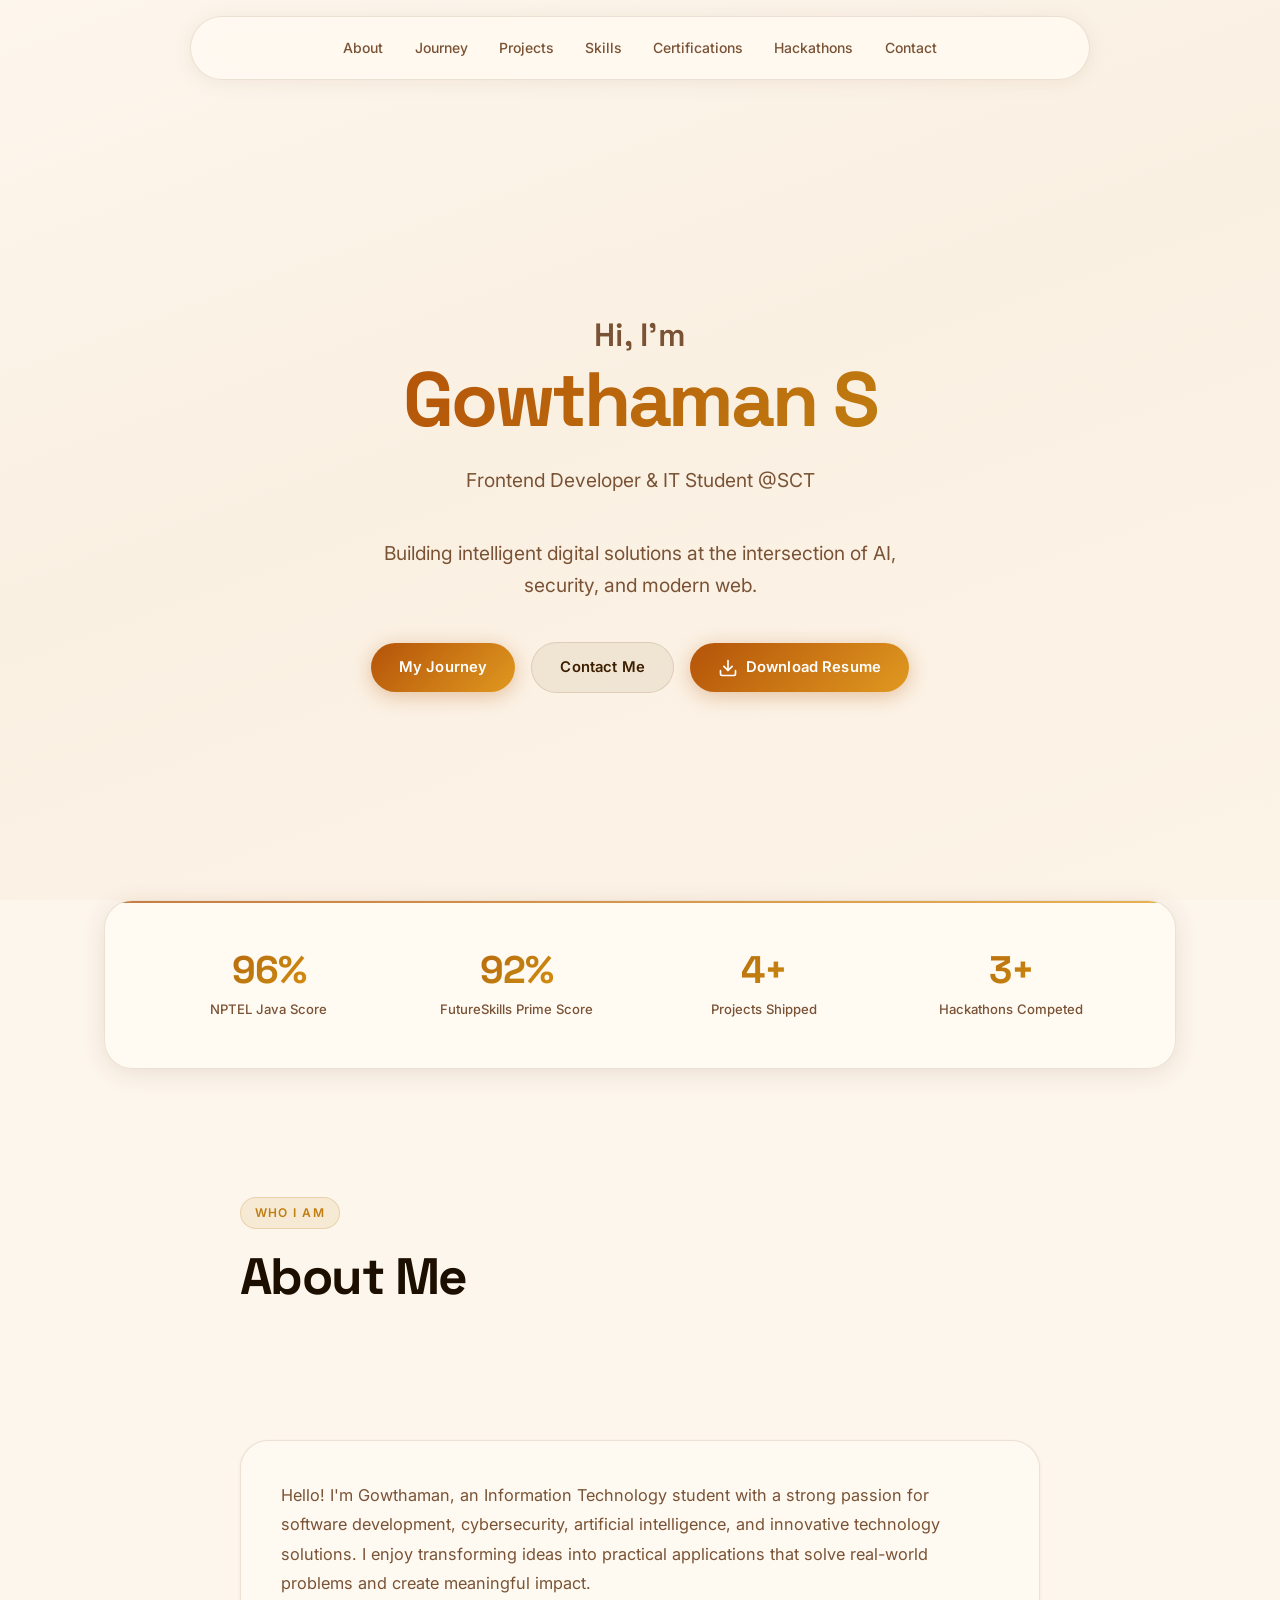
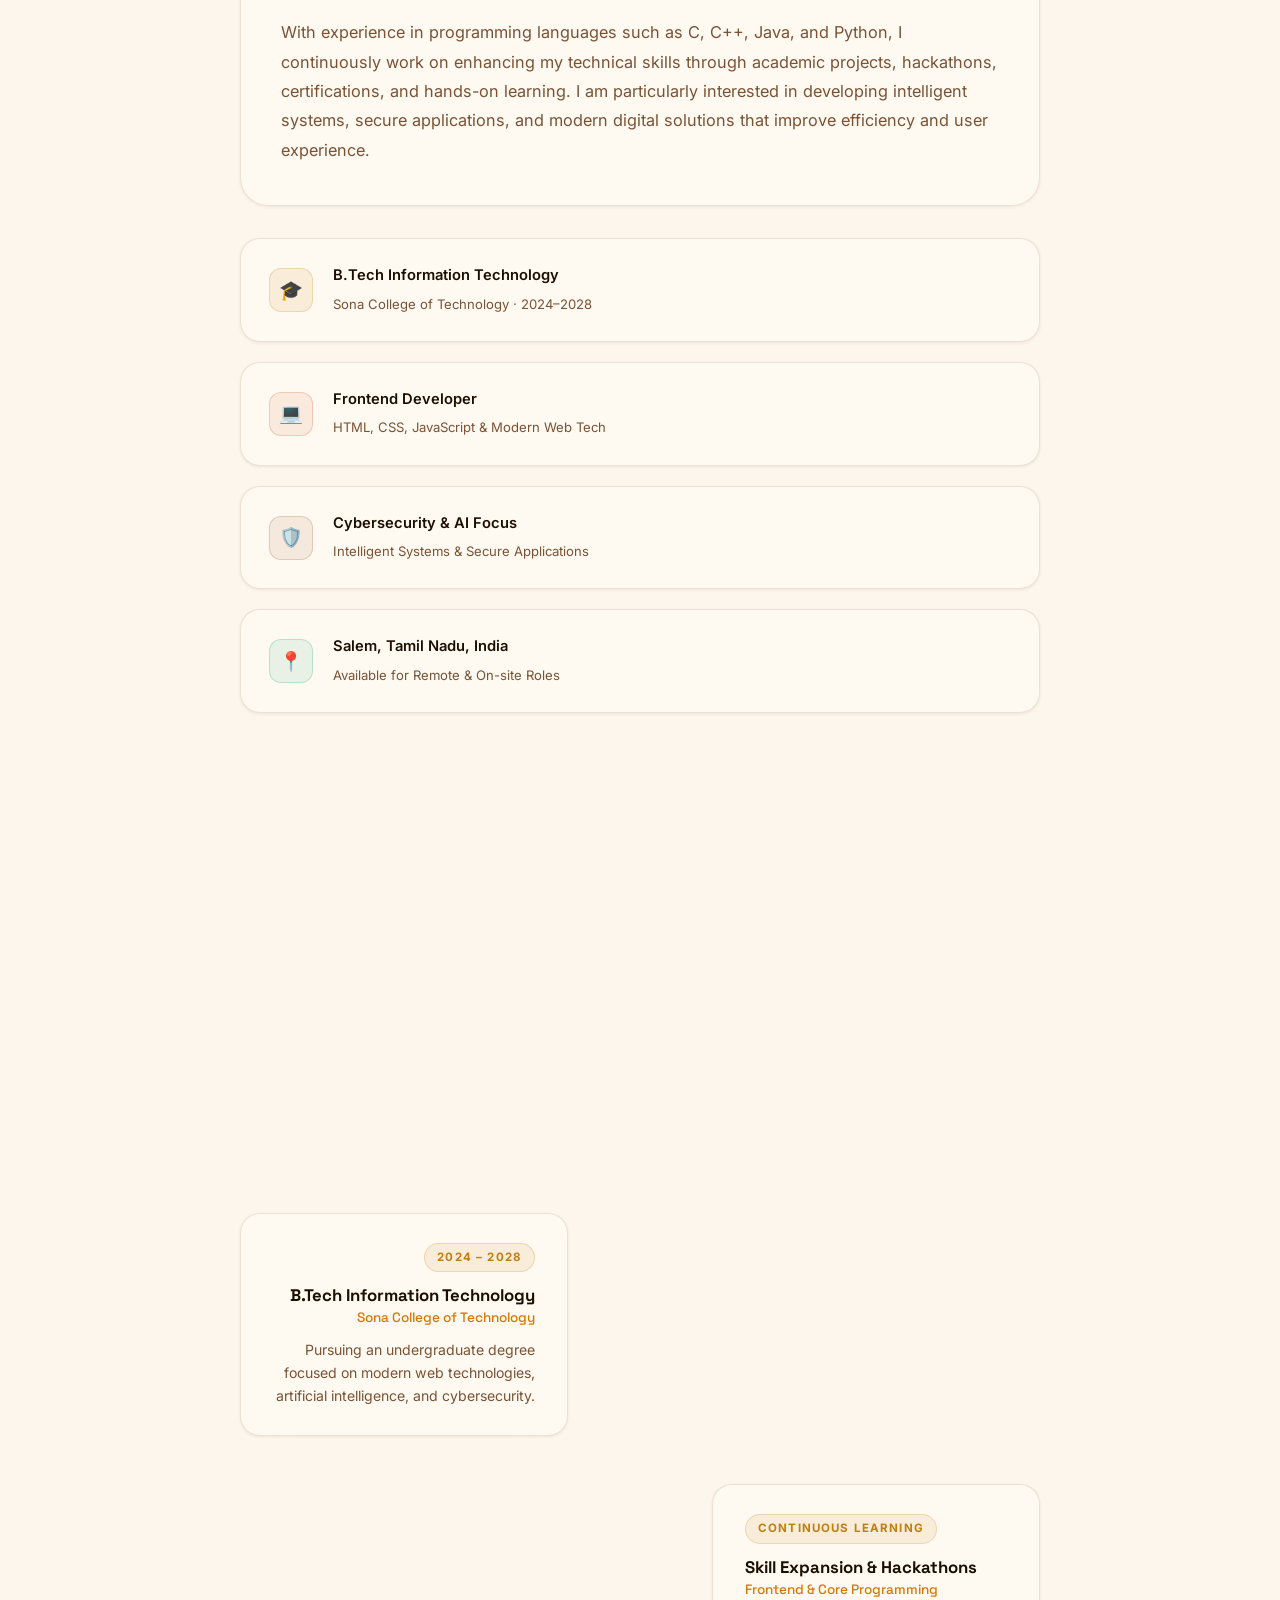
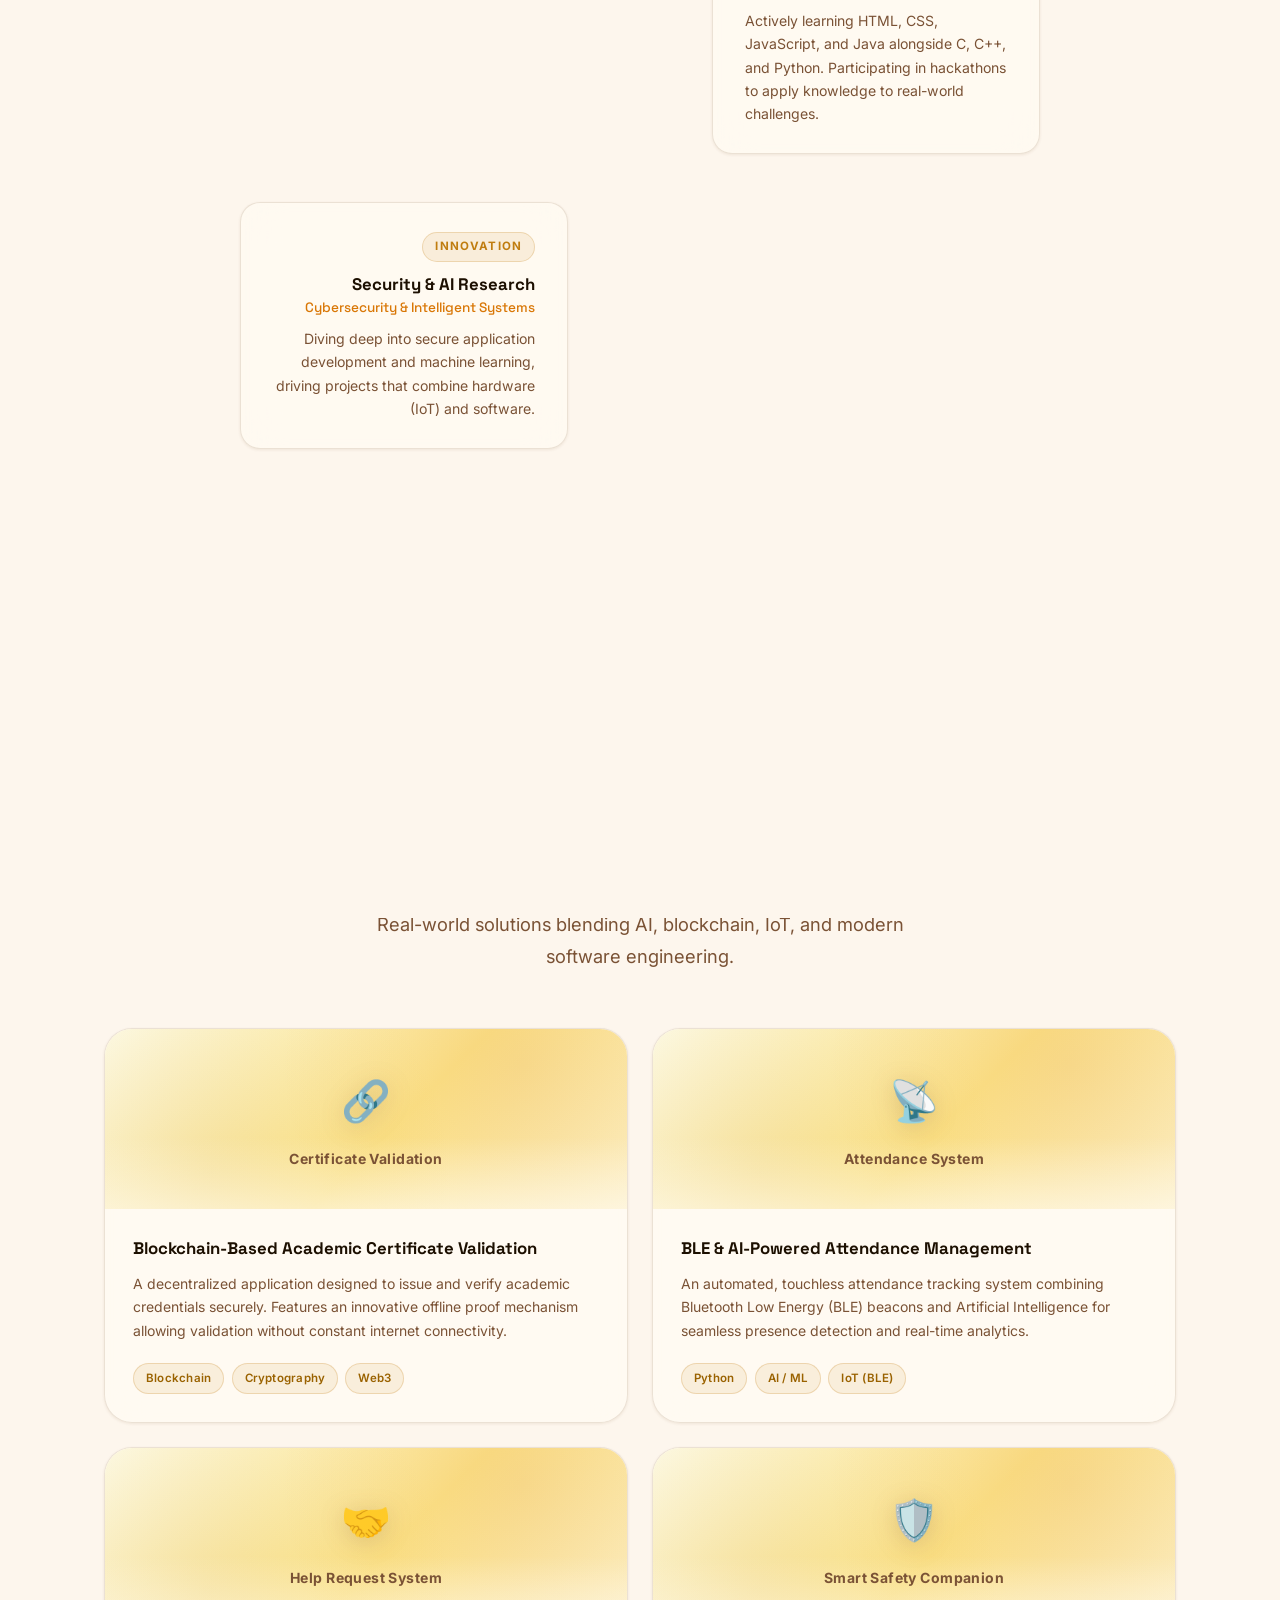
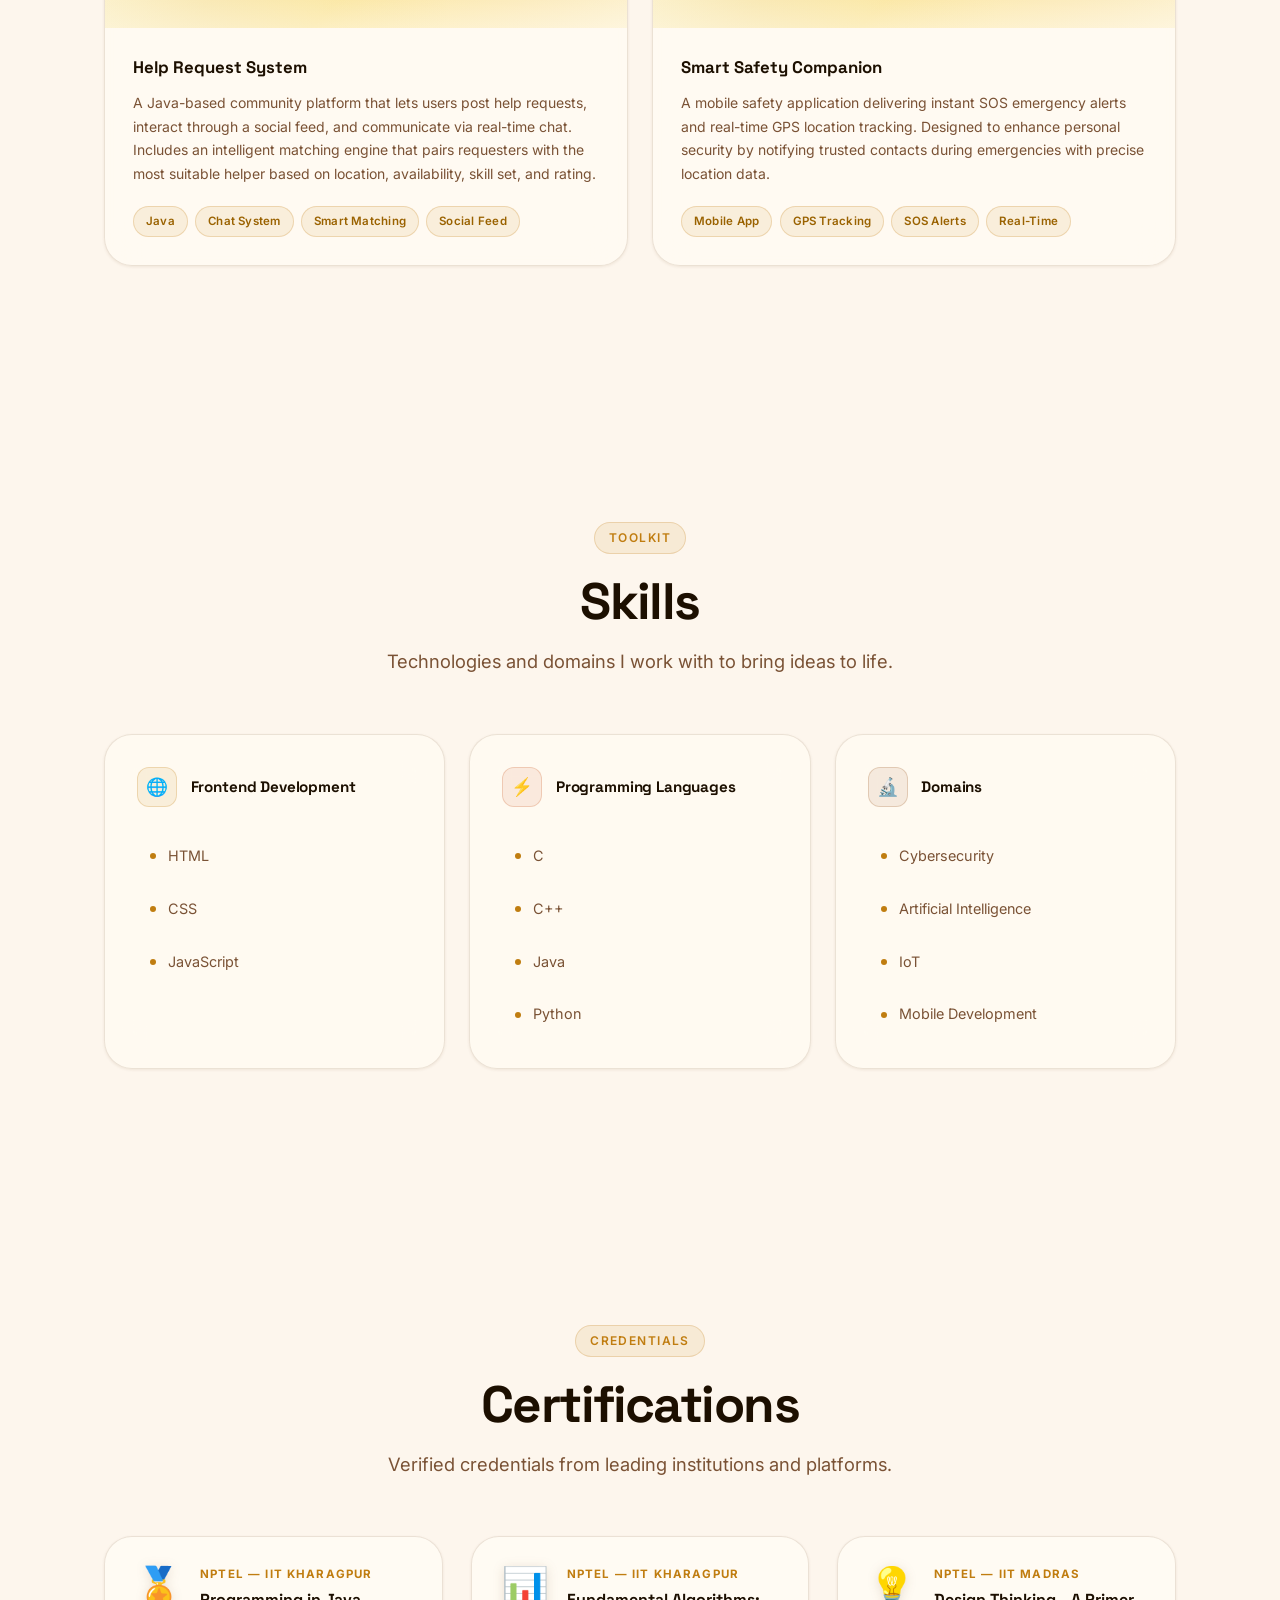
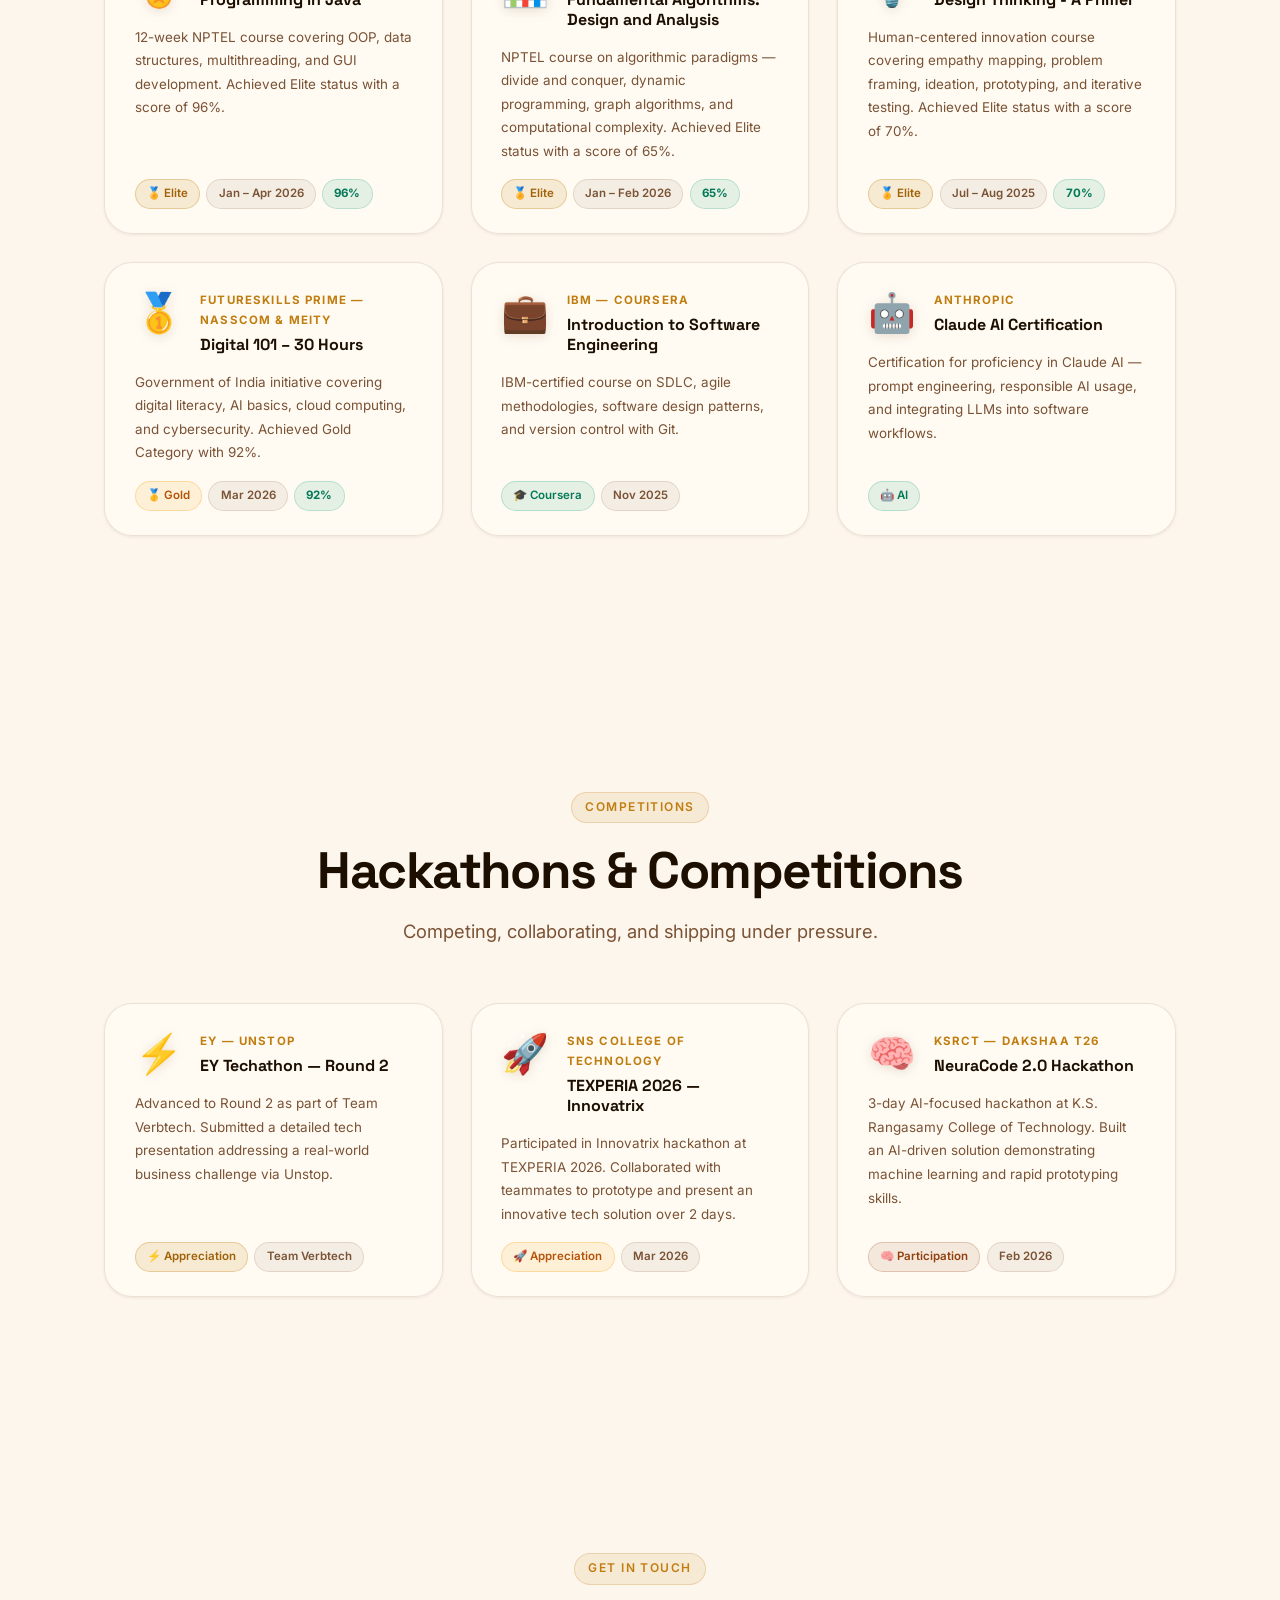
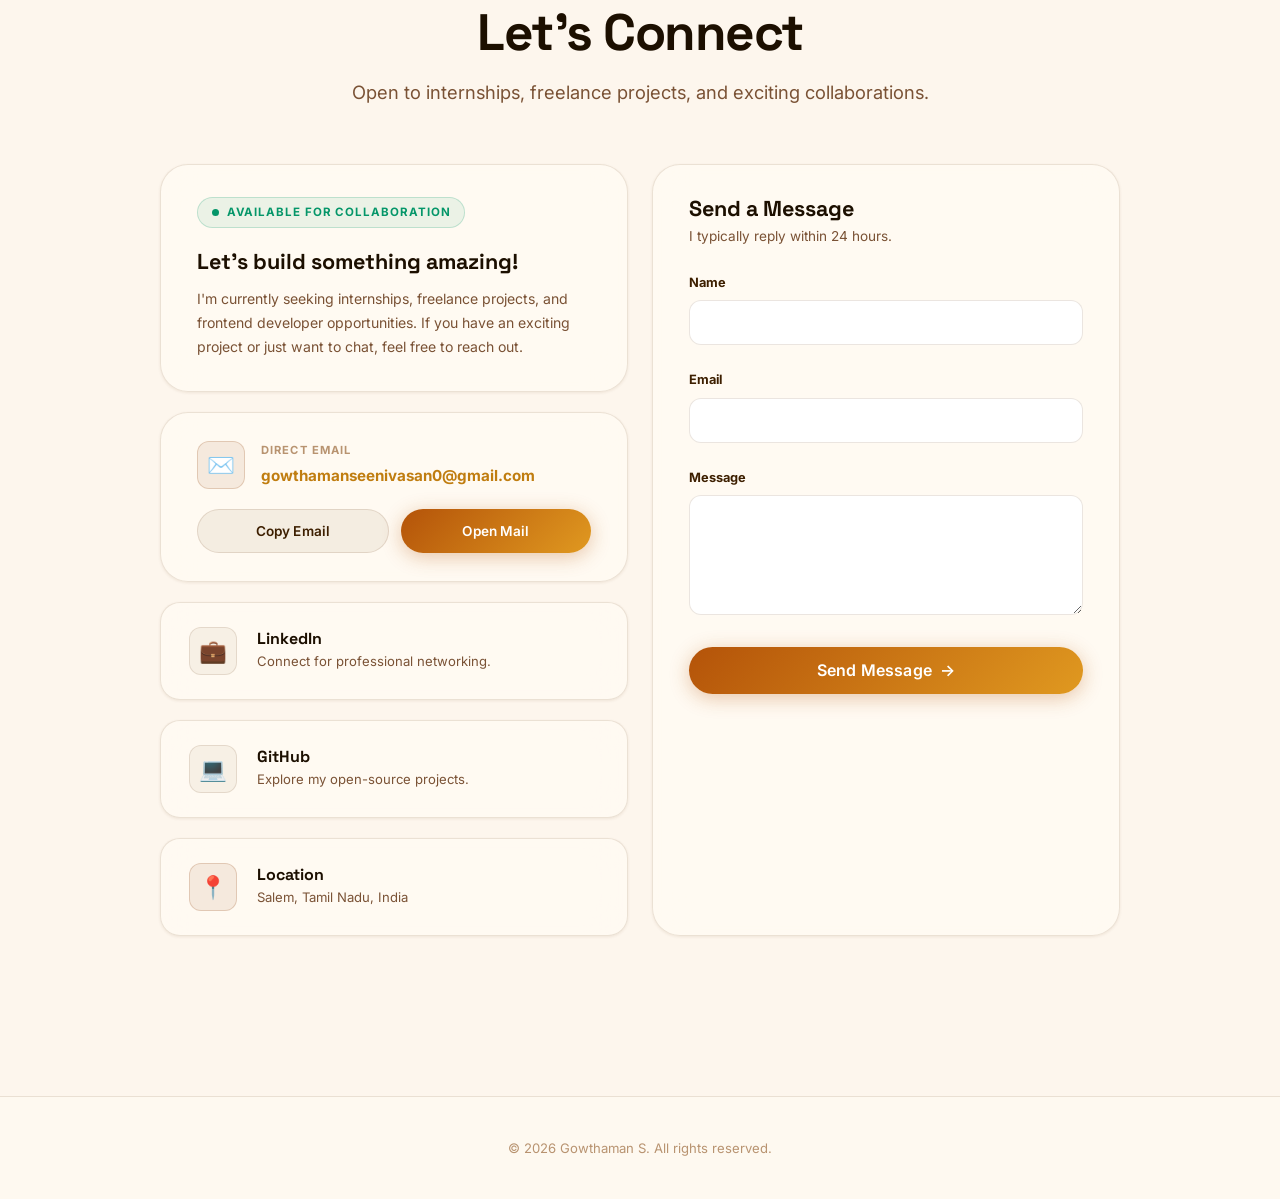
==== index.html @ bc043bc2 "Add files via upload" ====
<!DOCTYPE html>
<html lang="en">
<head>
    <meta charset="UTF-8">
    <meta name="viewport" content="width=device-width, initial-scale=1.0">
    <title>Gowthaman S | Frontend Developer & IT Student</title>
    <meta name="description" content="Portfolio of Gowthaman S — IT student at Sona College of Technology, Frontend Developer & Software Engineer passionate about building innovative digital solutions in AI, cybersecurity, and modern web tech.">
    <meta name="keywords" content="Gowthaman, Portfolio, Frontend Developer, IT Student, Blockchain, BLE, AI, Cybersecurity, Java, Python">
    <meta name="author" content="Gowthaman S">
    <meta property="og:title" content="Gowthaman S | Frontend Developer">
    <meta property="og:description" content="IT student & Frontend Developer building innovative digital solutions.">
    <meta property="og:type" content="website">

    <!-- Fonts -->
    <link rel="preconnect" href="https://fonts.googleapis.com">
    <link rel="preconnect" href="https://fonts.gstatic.com" crossorigin>
    <link href="https://fonts.googleapis.com/css2?family=Inter:wght@300;400;500;600;700;800;900&family=Space+Grotesk:wght@300;400;500;600;700&display=swap" rel="stylesheet">

    <!-- Stylesheet -->
    <link rel="stylesheet" href="style.css">
</head>
<body>


    <!-- ===== NAVIGATION ===== -->
    <nav class="navbar" id="navbar" role="navigation" aria-label="Main navigation">
        <ul class="nav-links" id="navLinks" role="list">
            <li><a href="#about"          id="nav-about">About</a></li>
            <li><a href="#journey"        id="nav-journey">Journey</a></li>
            <li><a href="#projects"       id="nav-projects">Projects</a></li>
            <li><a href="#skills"         id="nav-skills">Skills</a></li>
            <li><a href="#certifications" id="nav-certs">Certifications</a></li>
            <li><a href="#hackathons"     id="nav-hack">Hackathons</a></li>
            <li><a href="#contact"        id="nav-contact">Contact</a></li>
        </ul>
        <button class="hamburger" id="hamburger" aria-label="Toggle navigation menu" aria-expanded="false">
            <span class="bar"></span>
            <span class="bar"></span>
            <span class="bar"></span>
        </button>
    </nav>

    <!-- Mobile menu overlay -->
    <div class="mobile-menu" id="mobileMenu" role="dialog" aria-label="Mobile navigation">
        <a href="#about"          class="mob-link">About</a>
        <a href="#journey"        class="mob-link">Journey</a>
        <a href="#projects"       class="mob-link">Projects</a>
        <a href="#skills"         class="mob-link">Skills</a>
        <a href="#certifications" class="mob-link">Certifications</a>
        <a href="#hackathons"     class="mob-link">Hackathons</a>
        <a href="#contact"        class="mob-link">Contact</a>
    </div>

    <main>

        <!-- ===== HERO ===== -->
        <section id="home" aria-label="Hero">

            <div class="hero-inner">
                <!-- Left / Content -->
                <div class="hero-content">
                   
                    <h1 class="hero-title anim-fade-up anim-delay-1">
                        <span class="hero-greeting">Hi, I'm</span><br>
                        <span class="name-highlight">Gowthaman S</span>
                    </h1>

                    <p class="hero-subtitle anim-fade-up anim-delay-2">
                        Frontend Developer &amp; IT Student @SCT
                    </p>
                    <p class="hero-subtitle anim-fade-up anim-delay-2">
                         Building intelligent digital solutions at the intersection of AI, security, and modern web.
                    </p>


                    <div class="hero-cta anim-fade-up anim-delay-3">
                        <a href="#journey"  class="btn btn-primary"    id="hero-cta-journey">My Journey</a>
                        <a href="#contact"  class="btn btn-secondary"  id="hero-cta-contact">Contact Me</a>
                        <a href="resume.pdf" class="btn btn-primary" download="Krish_S_Resume.pdf" id="hero-cta-resume" style="display: inline-flex; align-items: center; gap: 0.5rem;">
                            <svg width="20" height="20" viewBox="0 0 24 24" fill="none" stroke="currentColor" stroke-width="2" stroke-linecap="round" stroke-linejoin="round"><path d="M21 15v4a2 2 0 0 1-2 2H5a2 2 0 0 1-2-2v-4"></path><polyline points="7 10 12 15 17 10"></polyline><line x1="12" y1="15" x2="12" y2="3"></line></svg>
                            Download Resume
                        </a>
                    </div>


                </div>
            </div>


        </section>

        <!-- ===== STATS BAR ===== -->
        <div class="stats-bar" aria-label="Key achievements">
            <div class="stats-bar-inner reveal">
                <div class="stat-item">
                    <div class="stat-value" data-count="96" data-suffix="%">0%</div>
                    <div class="stat-label">NPTEL Java Score</div>
                </div>
                <div class="stat-item">
                    <div class="stat-value" data-count="92" data-suffix="%">0%</div>
                    <div class="stat-label">FutureSkills Prime Score</div>
                </div>
                <div class="stat-item">
                    <div class="stat-value" data-count="4" data-suffix="+">0+</div>
                    <div class="stat-label">Projects Shipped</div>
                </div>
                <div class="stat-item">
                    <div class="stat-value" data-count="3" data-suffix="+">0+</div>
                    <div class="stat-label">Hackathons Competed</div>
                </div>
            </div>
        </div>

        <!-- ===== ABOUT ===== -->
        <section id="about" class="section" aria-label="About Me">
            <div class="section-header reveal">
                <span class="section-label">Who I Am</span>
                <h2 class="section-title">About Me</h2>
                <p class="section-subtitle">Passionate about building technology that makes a meaningful impact.</p>
            </div>

            <div class="about-grid">
                <div class="about-main-card reveal">
                    <p>Hello! I'm Gowthaman, an Information Technology student with a strong passion for software development, cybersecurity, artificial intelligence, and innovative technology solutions. I enjoy transforming ideas into practical applications that solve real-world problems and create meaningful impact.</p>
                    <p>With experience in programming languages such as C, C++, Java, and Python, I continuously work on enhancing my technical skills through academic projects, hackathons, certifications, and hands-on learning. I am particularly interested in developing intelligent systems, secure applications, and modern digital solutions that improve efficiency and user experience.</p>
                </div>

                <div class="about-side">
                    <div class="about-info-card reveal reveal-delay-1">
                        <div class="about-info-icon icon-blue">🎓</div>
                        <div class="about-info-text">
                            <strong>B.Tech Information Technology</strong>
                            <span>Sona College of Technology · 2024–2028</span>
                        </div>
                    </div>
                    <div class="about-info-card reveal reveal-delay-2">
                        <div class="about-info-icon icon-cyan">💻</div>
                        <div class="about-info-text">
                            <strong>Frontend Developer</strong>
                            <span>HTML, CSS, JavaScript &amp; Modern Web Tech</span>
                        </div>
                    </div>
                    <div class="about-info-card reveal reveal-delay-3">
                        <div class="about-info-icon icon-violet">🛡️</div>
                        <div class="about-info-text">
                            <strong>Cybersecurity &amp; AI Focus</strong>
                            <span>Intelligent Systems &amp; Secure Applications</span>
                        </div>
                    </div>
                    <div class="about-info-card reveal reveal-delay-4">
                        <div class="about-info-icon icon-green">📍</div>
                        <div class="about-info-text">
                            <strong>Salem, Tamil Nadu, India</strong>
                            <span>Available for Remote &amp; On-site Roles</span>
                        </div>
                    </div>
                </div>
            </div>
        </section>

        <!-- ===== JOURNEY / EDUCATION ===== -->
        <section id="journey" class="section" aria-label="My Journey">
            <div class="section-header-centered reveal">
                <span class="section-label">Education &amp; Growth</span>
                <h2 class="section-title">My Journey</h2>
                <p class="section-subtitle">A continuous path of learning, building, and innovating.</p>
            </div>

            <div class="timeline-wrapper">
                <div class="timeline-track" aria-hidden="true">
                    <div class="timeline-track-fill" id="timelineFill"></div>
                </div>

                <div class="timeline-item left" id="tl-1">
                    <div class="timeline-dot" aria-hidden="true"></div>
                    <div class="timeline-content">
                        <span class="timeline-date">2024 – 2028</span>
                        <h3>B.Tech Information Technology</h3>
                        <h4>Sona College of Technology</h4>
                        <p>Pursuing an undergraduate degree focused on modern web technologies, artificial intelligence, and cybersecurity.</p>
                    </div>
                </div>

                <div class="timeline-item right" id="tl-2">
                    <div class="timeline-dot" aria-hidden="true"></div>
                    <div class="timeline-content">
                        <span class="timeline-date">Continuous Learning</span>
                        <h3>Skill Expansion &amp; Hackathons</h3>
                        <h4>Frontend &amp; Core Programming</h4>
                        <p>Actively learning HTML, CSS, JavaScript, and Java alongside C, C++, and Python. Participating in hackathons to apply knowledge to real-world challenges.</p>
                    </div>
                </div>

                <div class="timeline-item left" id="tl-3">
                    <div class="timeline-dot" aria-hidden="true"></div>
                    <div class="timeline-content">
                        <span class="timeline-date">Innovation</span>
                        <h3>Security &amp; AI Research</h3>
                        <h4>Cybersecurity &amp; Intelligent Systems</h4>
                        <p>Diving deep into secure application development and machine learning, driving projects that combine hardware (IoT) and software.</p>
                    </div>
                </div>
            </div>
        </section>

        <!-- ===== PROJECTS ===== -->
        <section id="projects" class="section" aria-label="Featured Projects">
            <div class="section-header-centered reveal">
                <span class="section-label">What I've Built</span>
                <h2 class="section-title">Featured Projects</h2>
                <p class="section-subtitle">Real-world solutions blending AI, blockchain, IoT, and modern software engineering.</p>
            </div>

            <div class="projects-grid">

                <!-- Project 1 — Certificate Validation -->
                <article class="project-card reveal" aria-label="Blockchain Certificate Validation Project">
                    <div class="project-banner proj-img-1">
                        <span class="proj-icon" aria-hidden="true">🔗</span>
                        <span class="proj-banner-title">Certificate Validation</span>
                    </div>
                    <div class="project-body">
                        <h3>Blockchain-Based Academic Certificate Validation</h3>
                        <p>A decentralized application designed to issue and verify academic credentials securely. Features an innovative offline proof mechanism allowing validation without constant internet connectivity.</p>
                        <div class="tech-stack" aria-label="Technologies used">
                            <span>Blockchain</span>
                            <span>Cryptography</span>
                            <span>Web3</span>
                        </div>
                    </div>
                </article>

                <!-- Project 2 — Attendance System -->
                <article class="project-card reveal reveal-delay-1" aria-label="BLE Attendance System Project">
                    <div class="project-banner proj-img-2">
                        <span class="proj-icon" aria-hidden="true">📡</span>
                        <span class="proj-banner-title">Attendance System</span>
                    </div>
                    <div class="project-body">
                        <h3>BLE &amp; AI-Powered Attendance Management</h3>
                        <p>An automated, touchless attendance tracking system combining Bluetooth Low Energy (BLE) beacons and Artificial Intelligence for seamless presence detection and real-time analytics.</p>
                        <div class="tech-stack" aria-label="Technologies used">
                            <span>Python</span>
                            <span>AI / ML</span>
                            <span>IoT (BLE)</span>
                        </div>
                    </div>
                </article>

                <!-- Project 3 — Help Request System -->
                <article class="project-card reveal reveal-delay-2" aria-label="Help Request System Project">
                    <div class="project-banner proj-img-3">
                        <span class="proj-icon" aria-hidden="true">🤝</span>
                        <span class="proj-banner-title">Help Request System</span>
                    </div>
                    <div class="project-body">
                        <h3>Help Request System</h3>
                        <p>A Java-based community platform that lets users post help requests, interact through a social feed, and communicate via real-time chat. Includes an intelligent matching engine that pairs requesters with the most suitable helper based on location, availability, skill set, and rating.</p>
                        <div class="tech-stack" aria-label="Technologies used">
                            <span>Java</span>
                            <span>Chat System</span>
                            <span>Smart Matching</span>
                            <span>Social Feed</span>
                        </div>
                    </div>
                </article>

                <!-- Project 4 — Smart Safety Companion -->
                <article class="project-card reveal reveal-delay-3" aria-label="Smart Safety Companion Project">
                    <div class="project-banner proj-img-4">
                        <span class="proj-icon" aria-hidden="true">🛡️</span>
                        <span class="proj-banner-title">Smart Safety Companion</span>
                    </div>
                    <div class="project-body">
                        <h3>Smart Safety Companion</h3>
                        <p>A mobile safety application delivering instant SOS emergency alerts and real-time GPS location tracking. Designed to enhance personal security by notifying trusted contacts during emergencies with precise location data.</p>
                        <div class="tech-stack" aria-label="Technologies used">
                            <span>Mobile App</span>
                            <span>GPS Tracking</span>
                            <span>SOS Alerts</span>
                            <span>Real-Time</span>
                        </div>
                    </div>
                </article>

            </div>
        </section>

        <!-- ===== SKILLS ===== -->
        <section id="skills" class="section" aria-label="Skills">
            <div class="section-header-centered reveal">
                <span class="section-label">Toolkit</span>
                <h2 class="section-title">Skills</h2>
                <p class="section-subtitle">Technologies and domains I work with to bring ideas to life.</p>
            </div>

            <div class="skills-grid">
                <div class="skill-category reveal" aria-label="Frontend Development Skills">
                    <div class="skill-cat-header">
                        <div class="skill-cat-icon icon-blue">🌐</div>
                        <h3>Frontend Development</h3>
                    </div>
                    <ul class="skill-list" role="list">
                        <li><span class="skill-dot" aria-hidden="true"></span>HTML</li>
                        <li><span class="skill-dot" aria-hidden="true"></span>CSS</li>
                        <li><span class="skill-dot" aria-hidden="true"></span>JavaScript</li>
                    </ul>
                </div>

                <div class="skill-category reveal reveal-delay-1" aria-label="Programming Languages Skills">
                    <div class="skill-cat-header">
                        <div class="skill-cat-icon icon-cyan">⚡</div>
                        <h3>Programming Languages</h3>
                    </div>
                    <ul class="skill-list" role="list">
                        <li><span class="skill-dot" aria-hidden="true"></span>C</li>
                        <li><span class="skill-dot" aria-hidden="true"></span>C++</li>
                        <li><span class="skill-dot" aria-hidden="true"></span>Java</li>
                        <li><span class="skill-dot" aria-hidden="true"></span>Python</li>
                    </ul>
                </div>

                <div class="skill-category reveal reveal-delay-2" aria-label="Domain Skills">
                    <div class="skill-cat-header">
                        <div class="skill-cat-icon icon-violet">🔬</div>
                        <h3>Domains</h3>
                    </div>
                    <ul class="skill-list" role="list">
                        <li><span class="skill-dot" aria-hidden="true"></span>Cybersecurity</li>
                        <li><span class="skill-dot" aria-hidden="true"></span>Artificial Intelligence</li>
                        <li><span class="skill-dot" aria-hidden="true"></span>IoT</li>
                        <li><span class="skill-dot" aria-hidden="true"></span>Mobile Development</li>
                    </ul>
                </div>
            </div>
        </section>

        <!-- ===== CERTIFICATIONS ===== -->
        <section id="certifications" class="section" aria-label="Certifications">
            <div class="section-header-centered reveal">
                <span class="section-label">Credentials</span>
                <h2 class="section-title">Certifications</h2>
                <p class="section-subtitle">Verified credentials from leading institutions and platforms.</p>
            </div>

            <div class="certs-desc-grid">

                <!-- NPTEL Certificates -->
                <div class="cert-desc-card reveal">
                    <div class="cert-desc-top">
                        <div class="cert-desc-emoji">🏅</div>
                        <div class="cert-desc-header">
                            <span class="cert-issuer-tag">NPTEL — IIT Kharagpur</span>
                            <h3 class="cert-desc-title">Programming in Java</h3>
                        </div>
                    </div>
                    <p class="cert-desc-text">12-week NPTEL course covering OOP, data structures, multithreading, and GUI development. Achieved Elite status with a score of 96%.</p>
                    <div class="cert-desc-tags">
                        <span class="cert-badge-tag elite">🏅 Elite</span>
                        <span class="cert-date-tag">Jan – Apr 2026</span>
                        <span class="cert-score-tag">96%</span>
                    </div>
                </div>

                <div class="cert-desc-card reveal reveal-delay-1">
                    <div class="cert-desc-top">
                        <div class="cert-desc-emoji">📊</div>
                        <div class="cert-desc-header">
                            <span class="cert-issuer-tag">NPTEL — IIT Kharagpur</span>
                            <h3 class="cert-desc-title">Fundamental Algorithms: Design and Analysis</h3>
                        </div>
                    </div>
                    <p class="cert-desc-text">NPTEL course on algorithmic paradigms — divide and conquer, dynamic programming, graph algorithms, and computational complexity. Achieved Elite status with a score of 65%.</p>
                    <div class="cert-desc-tags">
                        <span class="cert-badge-tag elite">🏅 Elite</span>
                        <span class="cert-date-tag">Jan – Feb 2026</span>
                        <span class="cert-score-tag">65%</span>
                    </div>
                </div>

                <div class="cert-desc-card reveal reveal-delay-2">
                    <div class="cert-desc-top">
                        <div class="cert-desc-emoji">💡</div>
                        <div class="cert-desc-header">
                            <span class="cert-issuer-tag">NPTEL — IIT Madras</span>
                            <h3 class="cert-desc-title">Design Thinking - A Primer</h3>
                        </div>
                    </div>
                    <p class="cert-desc-text">Human-centered innovation course covering empathy mapping, problem framing, ideation, prototyping, and iterative testing. Achieved Elite status with a score of 70%.</p>
                    <div class="cert-desc-tags">
                        <span class="cert-badge-tag elite">🏅 Elite</span>
                        <span class="cert-date-tag">Jul – Aug 2025</span>
                        <span class="cert-score-tag">70%</span>
                    </div>
                </div>

                <!-- Remaining Certificates -->
                <div class="cert-desc-card reveal reveal-delay-3">
                    <div class="cert-desc-top">
                        <div class="cert-desc-emoji">🥇</div>
                        <div class="cert-desc-header">
                            <span class="cert-issuer-tag">FutureSkills Prime — NASSCOM &amp; MeitY</span>
                            <h3 class="cert-desc-title">Digital 101 – 30 Hours</h3>
                        </div>
                    </div>
                    <p class="cert-desc-text">Government of India initiative covering digital literacy, AI basics, cloud computing, and cybersecurity. Achieved Gold Category with 92%.</p>
                    <div class="cert-desc-tags">
                        <span class="cert-badge-tag gold">🥇 Gold</span>
                        <span class="cert-date-tag">Mar 2026</span>
                        <span class="cert-score-tag">92%</span>
                    </div>
                </div>

                <div class="cert-desc-card reveal">
                    <div class="cert-desc-top">
                        <div class="cert-desc-emoji">💼</div>
                        <div class="cert-desc-header">
                            <span class="cert-issuer-tag">IBM — Coursera</span>
                            <h3 class="cert-desc-title">Introduction to Software Engineering</h3>
                        </div>
                    </div>
                    <p class="cert-desc-text">IBM-certified course on SDLC, agile methodologies, software design patterns, and version control with Git.</p>
                    <div class="cert-desc-tags">
                        <span class="cert-badge-tag coursera">🎓 Coursera</span>
                        <span class="cert-date-tag">Nov 2025</span>
                    </div>
                </div>

                <div class="cert-desc-card reveal reveal-delay-1">
                    <div class="cert-desc-top">
                        <div class="cert-desc-emoji">🤖</div>
                        <div class="cert-desc-header">
                            <span class="cert-issuer-tag">Anthropic</span>
                            <h3 class="cert-desc-title">Claude AI Certification</h3>
                        </div>
                    </div>
                    <p class="cert-desc-text">Certification for proficiency in Claude AI — prompt engineering, responsible AI usage, and integrating LLMs into software workflows.</p>
                    <div class="cert-desc-tags">
                        <span class="cert-badge-tag coursera">🤖 AI</span>
                    </div>
                </div>

            </div>
        </section>

        <!-- ===== HACKATHONS ===== -->
        <section id="hackathons" class="section" aria-label="Hackathons and Competitions">
            <div class="section-header-centered reveal">
                <span class="section-label">Competitions</span>
                <h2 class="section-title">Hackathons &amp; Competitions</h2>
                <p class="section-subtitle">Competing, collaborating, and shipping under pressure.</p>
            </div>

            <div class="certs-desc-grid">

                <div class="cert-desc-card reveal">
                    <div class="cert-desc-top">
                        <div class="cert-desc-emoji">⚡</div>
                        <div class="cert-desc-header">
                            <span class="cert-issuer-tag">EY — Unstop</span>
                            <h3 class="cert-desc-title">EY Techathon — Round 2</h3>
                        </div>
                    </div>
                    <p class="cert-desc-text">Advanced to Round 2 as part of Team Verbtech. Submitted a detailed tech presentation addressing a real-world business challenge via Unstop.</p>
                    <div class="cert-desc-tags">
                        <span class="cert-badge-tag elite">⚡ Appreciation</span>
                        <span class="cert-date-tag">Team Verbtech</span>
                    </div>
                </div>

                <div class="cert-desc-card reveal reveal-delay-1">
                    <div class="cert-desc-top">
                        <div class="cert-desc-emoji">🚀</div>
                        <div class="cert-desc-header">
                            <span class="cert-issuer-tag">SNS College of Technology</span>
                            <h3 class="cert-desc-title">TEXPERIA 2026 — Innovatrix</h3>
                        </div>
                    </div>
                    <p class="cert-desc-text">Participated in Innovatrix hackathon at TEXPERIA 2026. Collaborated with teammates to prototype and present an innovative tech solution over 2 days.</p>
                    <div class="cert-desc-tags">
                        <span class="cert-badge-tag gold">🚀 Appreciation</span>
                        <span class="cert-date-tag">Mar 2026</span>
                    </div>
                </div>

                <div class="cert-desc-card reveal reveal-delay-2">
                    <div class="cert-desc-top">
                        <div class="cert-desc-emoji">🧠</div>
                        <div class="cert-desc-header">
                            <span class="cert-issuer-tag">KSRCT — DAKSHAA T26</span>
                            <h3 class="cert-desc-title">NeuraCode 2.0 Hackathon</h3>
                        </div>
                    </div>
                    <p class="cert-desc-text">3-day AI-focused hackathon at K.S. Rangasamy College of Technology. Built an AI-driven solution demonstrating machine learning and rapid prototyping skills.</p>
                    <div class="cert-desc-tags">
                        <span class="cert-badge-tag cisco">🧠 Participation</span>
                        <span class="cert-date-tag">Feb 2026</span>
                    </div>
                </div>

            </div>
        </section>


        <!-- ===== CONTACT ===== -->
        <section id="contact" class="section" aria-label="Contact">
            <div class="section-header-centered reveal">
                <span class="section-label">Get in Touch</span>
                <h2 class="section-title">Let's Connect</h2>
                <p class="section-subtitle">Open to internships, freelance projects, and exciting collaborations.</p>
            </div>

            <div class="contact-grid">
                <!-- Left Column -->
                <div class="contact-info-col">
                    <div class="contact-status-card reveal">
                        <div class="status-indicator" role="status" aria-label="Available for collaboration">
                            <span class="pulse-dot" aria-hidden="true"></span>
                            <span class="status-text">Available for Collaboration</span>
                        </div>
                        <h3>Let's build something amazing!</h3>
                        <p>I'm currently seeking internships, freelance projects, and frontend developer opportunities. If you have an exciting project or just want to chat, feel free to reach out.</p>
                    </div>

                    <div class="contact-direct-card reveal reveal-delay-1">
                        <div class="direct-header">
                            <div class="direct-icon" aria-hidden="true">✉️</div>
                            <div class="direct-details">
                                <span class="direct-label">Direct Email</span>
                                <a href="mailto:gowthamanseenivasan0@gmail.com" class="direct-email-link" aria-label="Send email to Gowthaman">gowthamanseenivasan0@gmail.com</a>
                            </div>
                        </div>
                        <div class="direct-actions">
                            <button id="copyEmailBtn" class="btn btn-secondary" onclick="copyEmail()" aria-label="Copy email address">
                                <span class="btn-text">Copy Email</span>
                            </button>
                            <a href="mailto:gowthamanseenivasan0@gmail.com" class="btn btn-primary" aria-label="Open email client">Open Mail</a>
                        </div>
                    </div>

                    <!-- Socials moved to left column -->
                    <div class="contact-social-col">
                        <a href="https://www.linkedin.com/in/gowthaman-s-242186327" target="_blank" rel="noopener" class="social-card linkedin reveal reveal-delay-2" aria-label="View LinkedIn profile">
                            <div class="social-icon" aria-hidden="true">💼</div>
                            <div class="social-info">
                                <h3>LinkedIn</h3>
                                <p>Connect for professional networking.</p>
                            </div>
                        </a>

                        <a href="https://github.com/gowthaman0102" target="_blank" rel="noopener" class="social-card github reveal reveal-delay-3" aria-label="View GitHub profile">
                            <div class="social-icon" aria-hidden="true">💻</div>
                            <div class="social-info">
                                <h3>GitHub</h3>
                                <p>Explore my open-source projects.</p>
                            </div>
                        </a>

                        <div class="social-card location-timezone reveal reveal-delay-4" aria-label="Location information">
                            <div class="social-icon" aria-hidden="true">📍</div>
                            <div class="social-info">
                                <h3>Location</h3>
                                <p>Salem, Tamil Nadu, India</p>
                            </div>
                        </div>
                    </div>
                </div>

                <!-- Right Column: Contact Form -->
                <div class="contact-form-col reveal reveal-delay-2">
                    <form id="contactForm" class="contact-form" action="https://formsubmit.co/gowthamanseenivasan0@gmail.com" method="POST" aria-label="Contact Form">
                        <input type="hidden" name="_subject" value="New message from Portfolio Contact Form">
                        <input type="hidden" name="_captcha" value="false">
                        <input type="text" name="_honey" style="display:none">
                        <div class="form-header">
                            <h3>Send a Message</h3>
                            <p>I typically reply within 24 hours.</p>
                        </div>
                        <div class="form-group">
                            <label for="userName">Name</label>
                            <input type="text" id="userName" name="name" required />
                        </div>
                        <div class="form-group">
                            <label for="userEmail">Email</label>
                            <input type="email" id="userEmail" name="email" required />
                        </div>
                        <div class="form-group">
                            <label for="userMessage">Message</label>
                            <textarea id="userMessage" name="message" rows="4" required></textarea>
                        </div>
                        <button type="submit" class="btn btn-primary form-submit-btn">
                            <span class="btn-text">Send Message</span>
                            <span class="btn-icon">→</span>
                        </button>
                    </form>
                </div>
            </div>
        </section>

    </main>

    <!-- ===== FOOTER ===== -->
    <footer role="contentinfo">
        <div class="footer-inner">
            <p>© 2026 Gowthaman S. All rights reserved.</p>
        </div>
    </footer>

    <!-- Toast notification -->
    <div class="toast" id="toast" role="alert" aria-live="polite">
        <span class="toast-icon">✓</span>
        <span id="toastMsg">Email copied to clipboard!</span>
    </div>

    <script src="script.js"></script>
</body>
</html>
---- style.css ----
/* ============================================================
   GOOGLE FONTS — Inter + Space Grotesk
   ============================================================ */
@import url('https://fonts.googleapis.com/css2?family=Inter:wght@300;400;500;600;700;800;900&family=Space+Grotesk:wght@300;400;500;600;700&display=swap');

/* ============================================================
   DESIGN TOKENS — Warm Cream & Gold Luxury
   ============================================================ */
:root {
    /* Backgrounds */
    --bg-deep:        #fdf6ed;
    --bg-dark:        #f7ece0;
    --bg-darker:      #f0dfc8;
    --bg-card:        rgba(255, 251, 243, 0.92);
    --bg-glass:       rgba(255, 251, 243, 0.72);

    /* Brand Colors */
    --primary:        #c07d10;
    --primary-dark:   #9a6200;
    --primary-light:  #e09920;
    --secondary:      #c2410c;
    --accent:         #92400e;
    --accent-light:   #d97706;
    --green:          #059669;

    /* Text */
    --text-primary:   #1c0f00;
    --text-secondary: #3d1f00;
    --text-muted:     #7a5235;
    --text-dim:       #b89370;

    /* Borders */
    --border:         rgba(100, 60, 20, 0.13);
    --border-hover:   rgba(192, 125, 16, 0.4);
    --border-accent:  rgba(146, 64, 14, 0.32);

    /* Gradients */
    --grad-primary:   linear-gradient(135deg, #b45309, #e09920);
    --grad-cyan:      linear-gradient(135deg, #c2410c, #c07d10);
    --grad-hero:      linear-gradient(135deg, #b45309 0%, #c07d10 50%, #f59e0b 100%);
    --grad-text:      linear-gradient(135deg, #1c0f00 0%, #3d1f00 50%, #7a5235 100%);

    /* Shadows */
    --shadow-sm:      0 1px 3px rgba(100, 50, 10, 0.09);
    --shadow-md:      0 4px 24px rgba(100, 50, 10, 0.12);
    --shadow-lg:      0 8px 48px rgba(100, 50, 10, 0.16);
    --shadow-glow-b:  0 0 40px rgba(192, 125, 16, 0.22);
    --shadow-glow-v:  0 0 40px rgba(194, 65, 12, 0.2);
    --shadow-glow-c:  0 0 40px rgba(245, 158, 11, 0.2);

    /* Layout */
    --radius-sm:      8px;
    --radius-md:      12px;
    --radius-lg:      20px;
    --radius-xl:      28px;
    --radius-full:    9999px;
    --section-pad:    clamp(80px, 10vw, 130px);
    --max-width:      1200px;

    /* Transitions */
    --ease-out:       cubic-bezier(0.16, 1, 0.3, 1);
    --ease-spring:    cubic-bezier(0.34, 1.56, 0.64, 1);
    --transition:     all 0.35s var(--ease-out);
}

/* ============================================================
   RESET & BASE
   ============================================================ */
*, *::before, *::after {
    margin: 0;
    padding: 0;
    box-sizing: border-box;
}

html {
    scroll-behavior: smooth;
    -webkit-text-size-adjust: 100%;
}

body {
    font-family: 'Inter', 'Space Grotesk', sans-serif;
    background: linear-gradient(160deg, #fdf6ed 0%, #faf0e2 45%, #fdf4e8 100%) fixed;
    background-color: #fdf6ed;
    color: var(--text-secondary);
    line-height: 1.7;
    overflow-x: hidden;
    position: relative;
    -webkit-font-smoothing: antialiased;
    -moz-osx-font-smoothing: grayscale;
}

/* ============================================================
   TYPOGRAPHY
   ============================================================ */
h1, h2, h3, h4, h5 {
    font-family: 'Space Grotesk', 'Inter', sans-serif;
    font-weight: 700;
    line-height: 1.15;
    color: var(--text-primary);
}

.gradient-text {
    background: var(--grad-hero);
    -webkit-background-clip: text;
    -webkit-text-fill-color: transparent;
    background-clip: text;
}

.gradient-text-subtle {
    background: var(--grad-primary);
    -webkit-background-clip: text;
    -webkit-text-fill-color: transparent;
    background-clip: text;
}

/* ============================================================
   NAVIGATION
   ============================================================ */
.navbar {
    display: flex;
    justify-content: center;
    align-items: center;
    padding: 0 1.5rem;
    height: 64px;
    position: fixed;
    top: 16px;
    left: 50%;
    transform: translateX(-50%);
    width: min(900px, calc(100% - 40px));
    z-index: 1000;
    background: rgba(255, 251, 243, 0.82);
    backdrop-filter: blur(20px) saturate(180%);
    -webkit-backdrop-filter: blur(20px) saturate(180%);
    border: 1px solid rgba(100, 60, 20, 0.13);
    border-radius: var(--radius-full);
    transition: var(--transition);
    box-shadow: 0 2px 20px rgba(100, 50, 10, 0.08);
}

.navbar.scrolled {
    background: rgba(255, 251, 243, 0.96);
    border-color: rgba(192, 125, 16, 0.2);
    box-shadow: 0 4px 32px rgba(100, 50, 10, 0.12), 0 0 0 1px rgba(100, 50, 10, 0.04);
}

.nav-links {
    display: flex;
    list-style: none;
    gap: 0.25rem;
    align-items: center;
}

.nav-links a {
    color: var(--text-muted);
    text-decoration: none;
    font-size: 0.875rem;
    font-weight: 500;
    padding: 0.45rem 0.85rem;
    border-radius: var(--radius-full);
    transition: var(--transition);
    position: relative;
    white-space: nowrap;
}

.nav-links a:hover,
.nav-links a.active {
    color: var(--text-primary);
    background: rgba(100, 55, 10, 0.07);
}

.nav-links a.active {
    color: var(--primary);
    background: rgba(192, 125, 16, 0.1);
}

/* Hamburger */
.hamburger {
    display: none;
    cursor: pointer;
    flex-direction: column;
    gap: 5px;
    padding: 4px;
    z-index: 1010;
    position: absolute;
    right: 1.25rem;
    top: 50%;
    transform: translateY(-50%);
    background: none;
    border: none;
}

.bar {
    display: block;
    width: 22px;
    height: 2px;
    background: var(--text-muted);
    border-radius: 2px;
    transition: var(--transition);
}

.hamburger.active .bar:nth-child(1) { transform: translateY(7px) rotate(45deg); }
.hamburger.active .bar:nth-child(2) { opacity: 0; transform: scaleX(0); }
.hamburger.active .bar:nth-child(3) { transform: translateY(-7px) rotate(-45deg); }

/* Mobile Menu */
.mobile-menu {
    display: none;
    position: fixed;
    inset: 0;
    background: rgba(253, 246, 237, 0.98);
    backdrop-filter: blur(24px);
    z-index: 999;
    flex-direction: column;
    align-items: center;
    justify-content: center;
    gap: 1rem;
    opacity: 0;
    pointer-events: none;
    transition: opacity 0.3s var(--ease-out);
}

.mobile-menu.active {
    opacity: 1;
    pointer-events: all;
}

.mobile-menu a {
    color: var(--text-secondary);
    text-decoration: none;
    font-size: 1.5rem;
    font-weight: 600;
    font-family: 'Space Grotesk', sans-serif;
    transition: var(--transition);
    padding: 0.5rem 2rem;
}

.mobile-menu a:hover {
    color: var(--text-primary);
    background: var(--grad-primary);
    -webkit-background-clip: text;
    -webkit-text-fill-color: transparent;
    background-clip: text;
}

/* ============================================================
   LAYOUT
   ============================================================ */
main {
    position: relative;
    z-index: 1;
}

.section {
    padding: var(--section-pad) 5%;
    max-width: var(--max-width);
    margin: 0 auto;
}

.section-label {
    display: inline-flex;
    align-items: center;
    gap: 0.5rem;
    font-size: 0.75rem;
    font-weight: 600;
    letter-spacing: 0.12em;
    text-transform: uppercase;
    color: var(--primary);
    background: rgba(192, 125, 16, 0.1);
    border: 1px solid rgba(192, 125, 16, 0.22);
    padding: 0.3rem 0.85rem;
    border-radius: var(--radius-full);
    margin-bottom: 1.25rem;
}

.section-title {
    font-size: clamp(2rem, 4vw, 3.25rem);
    font-weight: 700;
    letter-spacing: -0.03em;
    color: var(--text-primary);
    margin-bottom: 1rem;
    line-height: 1.1;
}

.section-subtitle {
    font-size: clamp(1rem, 2vw, 1.15rem);
    color: var(--text-muted);
    max-width: 580px;
    line-height: 1.7;
    margin-bottom: 3.5rem;
}

.section-header-centered {
    text-align: center;
    display: flex;
    flex-direction: column;
    align-items: center;
}

.section-header {
    max-width: 800px;
    margin: 0 auto;
    text-align: left;
    display: flex;
    flex-direction: column;
    align-items: flex-start;
}

/* ============================================================
   GLASS CARD
   ============================================================ */
.glass-card {
    background: var(--bg-glass);
    border: 1px solid var(--border);
    border-radius: var(--radius-lg);
    backdrop-filter: blur(20px);
    -webkit-backdrop-filter: blur(20px);
    transition: var(--transition);
    box-shadow: var(--shadow-sm);
}

.glass-card:hover {
    border-color: var(--border-hover);
    box-shadow: var(--shadow-glow-b);
    transform: translateY(-4px);
}

/* ============================================================
   BUTTONS
   ============================================================ */
.btn {
    display: inline-flex;
    align-items: center;
    justify-content: center;
    gap: 0.5rem;
    padding: 0.75rem 1.75rem;
    border-radius: var(--radius-full);
    font-family: 'Inter', sans-serif;
    font-weight: 600;
    font-size: 0.925rem;
    text-decoration: none;
    border: none;
    cursor: pointer;
    transition: var(--transition);
    white-space: nowrap;
    position: relative;
    overflow: hidden;
    letter-spacing: 0.01em;
}

.btn::after {
    content: '';
    position: absolute;
    inset: 0;
    background: white;
    opacity: 0;
    border-radius: inherit;
    transition: opacity 0.3s ease;
}
.btn:active::after { opacity: 0.1; }

.btn-primary {
    background: var(--grad-primary);
    color: #fff;
    box-shadow: 0 4px 20px rgba(180, 83, 9, 0.32);
}

.btn-primary:hover {
    box-shadow: 0 8px 32px rgba(180, 83, 9, 0.48);
    transform: translateY(-2px) scale(1.01);
}

.btn-secondary {
    background: rgba(100, 55, 10, 0.07);
    color: var(--text-secondary);
    border: 1px solid var(--border);
}

.btn-secondary:hover {
    background: rgba(100, 55, 10, 0.12);
    border-color: rgba(100, 55, 10, 0.22);
    color: var(--text-primary);
    transform: translateY(-2px);
}

/* ============================================================
   HERO SECTION
   ============================================================ */
#home {
    position: relative;
    min-height: 100vh;
    display: flex;
    align-items: center;
    padding: 0 5%;
    padding-top: 120px;
    overflow: hidden;
}

.hero-inner {
    max-width: 760px;
    margin: 0 auto;
    width: 100%;
    display: flex;
    flex-direction: column;
    align-items: center;
    text-align: center;
}

/* Badge */
.hero-badge {
    display: inline-flex;
    align-items: center;
    gap: 0.5rem;
    font-size: 0.8rem;
    font-weight: 600;
    color: var(--secondary);
    background: rgba(194, 65, 12, 0.09);
    border: 1px solid rgba(194, 65, 12, 0.22);
    padding: 0.35rem 1rem;
    border-radius: var(--radius-full);
    margin-bottom: 1.5rem;
    letter-spacing: 0.05em;
}

.hero-badge .dot {
    width: 6px;
    height: 6px;
    border-radius: 50%;
    background: var(--secondary);
    animation: blink 2s ease-in-out infinite;
}

@keyframes blink {
    0%, 100% { opacity: 1; }
    50%       { opacity: 0.3; }
}

/* Heading */
.hero-title {
    font-size: clamp(2.5rem, 6vw, 5.5rem);
    font-weight: 800;
    letter-spacing: -0.04em;
    line-height: 1.05;
    margin-bottom: 1.5rem;
    color: var(--text-primary);
}

.hero-greeting {
    font-size: 0.42em;
    font-weight: 600;
    letter-spacing: 0.01em;
    color: var(--text-muted);
    display: inline-block;
}

.hero-title .name-highlight {
    background: var(--grad-hero);
    -webkit-background-clip: text;
    -webkit-text-fill-color: transparent;
    background-clip: text;
    background-size: 200% 200%;
    animation: gradientShift 4s ease infinite;
}

@keyframes gradientShift {
    0%, 100% { background-position: 0% 50%; }
    50%       { background-position: 100% 50%; }
}

.hero-subtitle {
    font-size: clamp(1rem, 2vw, 1.2rem);
    color: var(--text-muted);
    margin-bottom: 2.5rem;
    line-height: 1.7;
    max-width: 580px;
}

.hero-cta {
    display: flex;
    gap: 1rem;
    flex-wrap: wrap;
    align-items: center;
    justify-content: center;
    margin-bottom: 3rem;
}

/* Profile / Image side */
.hero-image-side {
    display: flex;
    align-items: center;
    justify-content: center;
    position: relative;
}

.hero-profile-wrap {
    position: relative;
    width: 340px;
    height: 340px;
}

/* Rotating gradient ring */
.hero-ring {
    position: absolute;
    inset: -8px;
    border-radius: 50%;
    background: conic-gradient(from 0deg, var(--primary), var(--secondary), var(--accent-light), var(--primary));
    animation: ringRotate 6s linear infinite;
    opacity: 0.65;
}

.hero-ring-inner {
    position: absolute;
    inset: 3px;
    border-radius: 50%;
    background: var(--bg-deep);
}

@keyframes ringRotate {
    from { transform: rotate(0deg); }
    to   { transform: rotate(360deg); }
}

.profile-img {
    position: absolute;
    inset: 10px;
    border-radius: 50%;
    object-fit: cover;
    object-position: center top;
    width: calc(100% - 20px);
    height: calc(100% - 20px);
    transition: var(--transition);
    z-index: 2;
}

.profile-img:hover {
    transform: scale(1.03);
}

/* Floating stat cards */
.hero-stat-card {
    position: absolute;
    background: rgba(255, 251, 243, 0.94);
    border: 1px solid rgba(100, 60, 20, 0.13);
    border-radius: var(--radius-md);
    padding: 0.75rem 1.1rem;
    backdrop-filter: blur(20px);
    box-shadow: 0 8px 32px rgba(100, 50, 10, 0.13);
    z-index: 3;
    animation: cardFloat 4s ease-in-out infinite;
}

.hero-stat-card:nth-child(3) {
    top: 10%;
    right: -2rem;
    animation-delay: 0s;
}

.hero-stat-card:nth-child(4) {
    bottom: 10%;
    left: -2rem;
    animation-delay: -2s;
}

@keyframes cardFloat {
    0%, 100% { transform: translateY(0px); }
    50%       { transform: translateY(-10px); }
}

.hero-stat-value {
    font-size: 1.25rem;
    font-weight: 800;
    color: var(--text-primary);
    font-family: 'Space Grotesk', sans-serif;
}

.hero-stat-label {
    font-size: 0.72rem;
    color: var(--text-muted);
    font-weight: 500;
}

/* ============================================================
   ABOUT SECTION
   ============================================================ */
#about {
    position: relative;
}

.about-grid {
    display: flex;
    flex-direction: column;
    max-width: 800px;
    margin: 0 auto;
    gap: 2rem;
}

.about-main-card {
    padding: 2.5rem;
    background: var(--bg-glass);
    border: 1px solid var(--border);
    border-radius: var(--radius-xl);
    backdrop-filter: blur(20px);
    box-shadow: var(--shadow-sm);
    transition: var(--transition);
}

.about-main-card:hover {
    border-color: var(--border-hover);
    box-shadow: var(--shadow-glow-b);
    transform: translateY(-4px);
}

.about-main-card p {
    color: var(--text-muted);
    font-size: 1.02rem;
    line-height: 1.8;
    margin-bottom: 1.25rem;
}

.about-main-card p:last-child { margin-bottom: 0; }

.about-side {
    display: flex;
    flex-direction: column;
    gap: 1.25rem;
}

.about-info-card {
    padding: 1.5rem 1.75rem;
    background: var(--bg-glass);
    border: 1px solid var(--border);
    border-radius: var(--radius-lg);
    backdrop-filter: blur(20px);
    box-shadow: var(--shadow-sm);
    display: flex;
    align-items: center;
    gap: 1.25rem;
    transition: var(--transition);
}

.about-info-card:hover {
    border-color: var(--border-hover);
    transform: translateX(4px);
    box-shadow: var(--shadow-glow-b);
}

.about-info-icon {
    width: 44px;
    height: 44px;
    border-radius: var(--radius-md);
    display: flex;
    align-items: center;
    justify-content: center;
    font-size: 1.2rem;
    flex-shrink: 0;
}

.icon-blue   { background: rgba(192, 125, 16, 0.1);  border: 1px solid rgba(192, 125, 16, 0.22); }
.icon-cyan   { background: rgba(194, 65, 12, 0.09);  border: 1px solid rgba(194, 65, 12, 0.2); }
.icon-violet { background: rgba(146, 64, 14, 0.09);  border: 1px solid rgba(146, 64, 14, 0.2); }
.icon-green  { background: rgba(5, 150, 105, 0.09);  border: 1px solid rgba(5, 150, 105, 0.2); }

.about-info-text strong {
    display: block;
    font-size: 0.92rem;
    font-weight: 600;
    color: var(--text-primary);
    margin-bottom: 0.1rem;
}

.about-info-text span {
    font-size: 0.82rem;
    color: var(--text-muted);
}

/* ============================================================
   ACHIEVEMENTS / STATS BAR
   ============================================================ */
.stats-bar {
    padding: 0 5%;
    max-width: var(--max-width);
    margin: 0 auto;
}

.stats-bar-inner {
    background: rgba(255, 251, 243, 0.85);
    border: 1px solid var(--border);
    border-radius: var(--radius-xl);
    padding: 2.5rem 3rem;
    display: grid;
    grid-template-columns: repeat(4, 1fr);
    gap: 1rem;
    text-align: center;
    backdrop-filter: blur(20px);
    box-shadow: var(--shadow-md);
    position: relative;
    overflow: hidden;
}

.stats-bar-inner::before {
    content: '';
    position: absolute;
    top: 0; left: 0; right: 0;
    height: 2px;
    background: var(--grad-primary);
    opacity: 0.75;
}

.stat-item {
    padding: 0.5rem;
}

.stat-value {
    font-size: clamp(1.75rem, 3vw, 2.5rem);
    font-weight: 800;
    font-family: 'Space Grotesk', sans-serif;
    letter-spacing: -0.03em;
    background: var(--grad-hero);
    -webkit-background-clip: text;
    -webkit-text-fill-color: transparent;
    background-clip: text;
    line-height: 1.1;
    margin-bottom: 0.4rem;
}

.stat-label {
    font-size: 0.82rem;
    color: var(--text-muted);
    font-weight: 500;
}

.stat-divider {
    width: 1px;
    background: var(--border);
    align-self: stretch;
    justify-self: center;
}

/* ============================================================
   TIMELINE / JOURNEY
   ============================================================ */
#journey {
    position: relative;
}

.timeline-wrapper {
    position: relative;
    max-width: 800px;
    margin: 0 auto;
    padding: 2rem 0;
}

.timeline-track {
    position: absolute;
    top: 0;
    bottom: 0;
    left: 50%;
    width: 2px;
    background: var(--border);
    transform: translateX(-50%);
}

.timeline-track-fill {
    width: 100%;
    background: var(--grad-primary);
    height: 0%;
    border-radius: 2px;
    transition: height 0.1s linear;
}

.timeline-item {
    position: relative;
    width: 46%;
    margin-bottom: 3rem;
    opacity: 0;
    transition: all 0.7s var(--ease-out);
}

.timeline-item.left {
    left: 0;
    transform: translateX(-30px);
    text-align: right;
    padding-right: 2.5rem;
}

.timeline-item.right {
    left: 54%;
    transform: translateX(30px);
    text-align: left;
    padding-left: 2.5rem;
}

.timeline-item.active {
    opacity: 1;
    transform: translateX(0) !important;
}

.timeline-dot {
    position: absolute;
    top: 28px;
    width: 14px;
    height: 14px;
    border-radius: 50%;
    background: var(--bg-deep);
    border: 2px solid var(--primary);
    box-shadow: 0 0 0 4px rgba(192, 125, 16, 0.15);
    z-index: 2;
    transition: var(--transition);
}

.timeline-item.left  .timeline-dot { right: -7px; transform: translateX(50%); }
.timeline-item.right .timeline-dot { left: -7px;  transform: translateX(-50%); }

.timeline-item:hover .timeline-dot {
    background: var(--primary);
    box-shadow: 0 0 0 6px rgba(192, 125, 16, 0.18), var(--shadow-glow-b);
    transform: translateX(-50%) scale(1.3);
}

.timeline-item.left:hover .timeline-dot {
    transform: translateX(50%) scale(1.3);
}

.timeline-content {
    padding: 1.75rem 2rem;
    background: var(--bg-glass);
    border: 1px solid var(--border);
    border-radius: var(--radius-lg);
    backdrop-filter: blur(20px);
    box-shadow: var(--shadow-sm);
    transition: var(--transition);
}

.timeline-item:hover .timeline-content {
    border-color: var(--border-hover);
    box-shadow: var(--shadow-glow-b);
}

.timeline-date {
    display: inline-block;
    font-size: 0.72rem;
    font-weight: 700;
    letter-spacing: 0.1em;
    text-transform: uppercase;
    color: var(--primary);
    background: rgba(192, 125, 16, 0.1);
    border: 1px solid rgba(192, 125, 16, 0.22);
    padding: 0.25rem 0.75rem;
    border-radius: var(--radius-full);
    margin-bottom: 0.85rem;
}

.timeline-content h3 {
    font-size: 1.05rem;
    font-weight: 700;
    color: var(--text-primary);
    margin-bottom: 0.3rem;
}

.timeline-content h4 {
    font-size: 0.85rem;
    font-weight: 500;
    color: var(--accent-light);
    margin-bottom: 0.75rem;
}

.timeline-content p {
    font-size: 0.88rem;
    color: var(--text-muted);
    line-height: 1.65;
}

/* ============================================================
   PROJECTS SECTION
   ============================================================ */
#projects {
    position: relative;
}

.projects-grid {
    display: grid;
    grid-template-columns: repeat(2, 1fr);
    gap: 1.5rem;
}

.project-card {
    position: relative;
    background: rgba(255, 251, 243, 0.85);
    border: 1px solid var(--border);
    border-radius: var(--radius-xl);
    overflow: hidden;
    display: flex;
    flex-direction: column;
    transition: var(--transition);
    backdrop-filter: blur(20px);
    box-shadow: var(--shadow-sm);
}

.project-card:hover {
    border-color: var(--border-hover);
    transform: translateY(-6px);
    box-shadow: 0 20px 60px rgba(100, 50, 10, 0.14), var(--shadow-glow-b);
}

/* Top gradient banner */
.project-banner {
    height: 180px;
    position: relative;
    overflow: hidden;
    display: flex;
    align-items: center;
    justify-content: center;
    flex-direction: column;
    gap: 0.75rem;
}

.proj-img-1 { background: linear-gradient(135deg, #fefce8 0%, #fde68a 55%, #fef3c7 100%); }
.proj-img-2 { background: linear-gradient(135deg, #fefce8 0%, #fde68a 55%, #fef3c7 100%); }
.proj-img-3 { background: linear-gradient(135deg, #fefce8 0%, #fde68a 55%, #fef3c7 100%); }
.proj-img-4 { background: linear-gradient(135deg, #fefce8 0%, #fde68a 55%, #fef3c7 100%); }

/* Mesh overlay */
.project-banner::before {
    content: '';
    position: absolute;
    inset: 0;
    background-image:
        radial-gradient(circle at 20% 80%, rgba(192, 125, 16, 0.12) 0%, transparent 55%),
        radial-gradient(circle at 80% 20%, rgba(194, 65, 12, 0.1) 0%, transparent 55%);
}

.project-banner::after {
    content: '';
    position: absolute;
    inset: 0;
    background: linear-gradient(to bottom, transparent 60%, rgba(255, 251, 243, 0.55) 100%);
}

.proj-icon {
    font-size: 2.5rem;
    position: relative;
    z-index: 2;
    filter: drop-shadow(0 4px 12px rgba(100, 50, 10, 0.18));
    transition: transform 0.4s var(--ease-spring);
}

.project-card:hover .proj-icon {
    transform: scale(1.15) translateY(-4px);
}

.proj-banner-title {
    font-size: 0.875rem;
    font-weight: 700;
    color: var(--text-muted);
    position: relative;
    z-index: 2;
    letter-spacing: 0.03em;
}

/* Card body */
.project-body {
    padding: 1.75rem;
    flex: 1;
    display: flex;
    flex-direction: column;
}

.project-body h3 {
    font-size: 1.05rem;
    font-weight: 700;
    color: var(--text-primary);
    margin-bottom: 0.75rem;
    line-height: 1.35;
}

.project-body p {
    font-size: 0.875rem;
    color: var(--text-muted);
    line-height: 1.7;
    flex: 1;
    margin-bottom: 1.25rem;
}

.tech-stack {
    display: flex;
    flex-wrap: wrap;
    gap: 0.45rem;
    margin-top: auto;
}

.tech-stack span {
    font-size: 0.72rem;
    font-weight: 600;
    padding: 0.3rem 0.75rem;
    border-radius: var(--radius-full);
    background: rgba(192, 125, 16, 0.1);
    border: 1px solid rgba(192, 125, 16, 0.22);
    color: var(--primary-dark);
    transition: var(--transition);
    letter-spacing: 0.02em;
}

.tech-stack span:hover {
    background: rgba(192, 125, 16, 0.18);
    border-color: rgba(192, 125, 16, 0.38);
    color: var(--accent);
}

/* ============================================================
   SKILLS SECTION
   ============================================================ */
#skills {
    position: relative;
}

.skills-grid {
    display: grid;
    grid-template-columns: repeat(3, 1fr);
    gap: 1.5rem;
}

.skill-category {
    padding: 2rem;
    background: rgba(255, 251, 243, 0.78);
    border: 1px solid var(--border);
    border-radius: var(--radius-xl);
    backdrop-filter: blur(20px);
    box-shadow: var(--shadow-sm);
    transition: var(--transition);
    position: relative;
    overflow: hidden;
}

.skill-category::before {
    content: '';
    position: absolute;
    top: 0; left: 0; right: 0;
    height: 2px;
    background: var(--grad-primary);
    transform: scaleX(0);
    transform-origin: left;
    transition: transform 0.4s var(--ease-out);
}

.skill-category:nth-child(2)::before { background: var(--grad-cyan); }
.skill-category:nth-child(3)::before { background: var(--grad-hero); }

.skill-category:hover::before { transform: scaleX(1); }

.skill-category:hover {
    border-color: var(--border-hover);
    box-shadow: var(--shadow-glow-b);
    transform: translateY(-4px);
}

.skill-cat-header {
    display: flex;
    align-items: center;
    gap: 0.85rem;
    margin-bottom: 1.75rem;
}

.skill-cat-icon {
    width: 40px;
    height: 40px;
    border-radius: var(--radius-md);
    display: flex;
    align-items: center;
    justify-content: center;
    font-size: 1.1rem;
    flex-shrink: 0;
}

.skill-cat-header h3 {
    font-size: 0.95rem;
    font-weight: 700;
    color: var(--text-primary);
    letter-spacing: -0.01em;
}

.skill-list {
    list-style: none;
    display: flex;
    flex-direction: column;
    gap: 0.65rem;
}

.skill-list li {
    display: flex;
    align-items: center;
    gap: 0.75rem;
    font-size: 0.9rem;
    color: var(--text-muted);
    padding: 0.5rem 0.75rem;
    border-radius: var(--radius-sm);
    transition: var(--transition);
    cursor: default;
    border: 1px solid transparent;
}

.skill-list li:hover {
    background: rgba(192, 125, 16, 0.07);
    border-color: rgba(192, 125, 16, 0.18);
    color: var(--text-secondary);
    transform: translateX(4px);
}

.skill-dot {
    width: 6px;
    height: 6px;
    border-radius: 50%;
    background: var(--primary);
    flex-shrink: 0;
    transition: var(--transition);
}

.skill-list li:hover .skill-dot {
    background: var(--secondary);
    box-shadow: 0 0 8px rgba(194, 65, 12, 0.5);
}

/* ============================================================
   CERTIFICATIONS SECTION
   ============================================================ */
#certifications {
    position: relative;
}

.certs-grid {
    display: grid;
    grid-template-columns: repeat(3, 1fr);
    gap: 1.25rem;
}

.cert-card {
    padding: 1.75rem;
    background: rgba(255, 251, 243, 0.82);
    border: 1px solid var(--border);
    border-radius: var(--radius-lg);
    backdrop-filter: blur(20px);
    box-shadow: var(--shadow-sm);
    transition: var(--transition);
    display: flex;
    flex-direction: column;
    gap: 1rem;
    position: relative;
    overflow: hidden;
}

.cert-card::before {
    content: '';
    position: absolute;
    inset: 0;
    border-radius: inherit;
    background: linear-gradient(135deg, rgba(192, 125, 16, 0.05), transparent);
    opacity: 0;
    transition: opacity 0.35s ease;
}

.cert-card:hover::before { opacity: 1; }

.cert-card:hover {
    border-color: var(--border-hover);
    box-shadow: var(--shadow-glow-b);
    transform: translateY(-4px);
}

.cert-badge {
    width: 48px;
    height: 48px;
    border-radius: var(--radius-md);
    display: flex;
    align-items: center;
    justify-content: center;
    font-size: 1.5rem;
    background: rgba(192, 125, 16, 0.1);
    border: 1px solid rgba(192, 125, 16, 0.22);
    flex-shrink: 0;
}

.cert-body {}

.cert-issuer {
    display: block;
    font-size: 0.72rem;
    font-weight: 700;
    letter-spacing: 0.08em;
    text-transform: uppercase;
    color: var(--primary);
    margin-bottom: 0.4rem;
}

.cert-title {
    font-size: 0.98rem;
    font-weight: 700;
    color: var(--text-primary);
    line-height: 1.35;
    margin-bottom: 0.5rem;
    transition: color 0.3s ease;
}

.cert-card:hover .cert-title { color: var(--primary); }

.cert-meta {
    font-size: 0.78rem;
    color: var(--text-dim);
    font-weight: 500;
    line-height: 1.5;
}

/* Score pill */
.cert-score {
    display: inline-block;
    font-size: 0.72rem;
    font-weight: 700;
    color: var(--green);
    background: rgba(5, 150, 105, 0.09);
    border: 1px solid rgba(5, 150, 105, 0.2);
    padding: 0.2rem 0.6rem;
    border-radius: var(--radius-full);
    margin-top: 0.5rem;
}

/* ============================================================
   HACKATHONS SECTION
   ============================================================ */
#hackathons {
    position: relative;
}

/* ============================================================
   CONTACT SECTION
   ============================================================ */
#contact {
    position: relative;
}

.contact-grid {
    display: grid;
    grid-template-columns: 1fr 1fr;
    gap: 1.5rem;
    max-width: 960px;
    margin: 0 auto;
}

.contact-info-col {
    display: flex;
    flex-direction: column;
    gap: 1.25rem;
}

.contact-status-card {
    padding: 2rem 2.25rem;
    background: rgba(255, 251, 243, 0.85);
    border: 1px solid var(--border);
    border-radius: var(--radius-xl);
    backdrop-filter: blur(20px);
    box-shadow: var(--shadow-sm);
    transition: var(--transition);
}

.contact-status-card:hover {
    border-color: var(--border-hover);
    box-shadow: var(--shadow-glow-b);
    transform: translateY(-3px);
}

.status-indicator {
    display: inline-flex;
    align-items: center;
    gap: 0.5rem;
    font-size: 0.72rem;
    font-weight: 700;
    letter-spacing: 0.08em;
    text-transform: uppercase;
    color: var(--green);
    background: rgba(5, 150, 105, 0.08);
    border: 1px solid rgba(5, 150, 105, 0.2);
    padding: 0.3rem 0.85rem;
    border-radius: var(--radius-full);
    margin-bottom: 1.25rem;
    width: fit-content;
}

.pulse-dot {
    width: 7px;
    height: 7px;
    border-radius: 50%;
    background: var(--green);
    animation: pulseGreen 2s ease-in-out infinite;
}

@keyframes pulseGreen {
    0%, 100% { box-shadow: 0 0 0 0 rgba(5, 150, 105, 0.4); transform: scale(1); }
    50%       { box-shadow: 0 0 0 6px rgba(5, 150, 105, 0); transform: scale(1.1); }
}

.status-text { font-size: 0.72rem; }

.contact-status-card h3 {
    font-size: 1.35rem;
    font-weight: 700;
    color: var(--text-primary);
    margin-bottom: 0.75rem;
    line-height: 1.25;
}

.contact-status-card p {
    font-size: 0.88rem;
    color: var(--text-muted);
    line-height: 1.7;
}

/* Direct email card */
.contact-direct-card {
    padding: 1.75rem 2.25rem;
    background: rgba(255, 251, 243, 0.85);
    border: 1px solid var(--border);
    border-radius: var(--radius-xl);
    backdrop-filter: blur(20px);
    box-shadow: var(--shadow-sm);
    display: flex;
    flex-direction: column;
    gap: 1.25rem;
    transition: var(--transition);
}

.contact-direct-card:hover {
    border-color: var(--border-hover);
    box-shadow: var(--shadow-glow-b);
    transform: translateY(-3px);
}

.direct-header {
    display: flex;
    align-items: center;
    gap: 1rem;
}

.direct-icon {
    width: 48px;
    height: 48px;
    border-radius: var(--radius-md);
    display: flex;
    align-items: center;
    justify-content: center;
    font-size: 1.4rem;
    background: rgba(146, 64, 14, 0.09);
    border: 1px solid rgba(146, 64, 14, 0.2);
    flex-shrink: 0;
}

.direct-details {
    display: flex;
    flex-direction: column;
    gap: 0.2rem;
}

.direct-label {
    font-size: 0.7rem;
    font-weight: 700;
    letter-spacing: 0.1em;
    text-transform: uppercase;
    color: var(--text-dim);
}

.direct-email-link {
    font-size: 0.95rem;
    font-weight: 700;
    color: var(--primary);
    text-decoration: none;
    transition: color 0.3s ease;
    word-break: break-all;
}

.direct-email-link:hover { color: var(--secondary); }

.direct-actions {
    display: flex;
    gap: 0.75rem;
}

.direct-actions .btn {
    flex: 1;
    font-size: 0.85rem;
    padding: 0.65rem 1rem;
}

/* Social column */
.contact-social-col {
    display: flex;
    flex-direction: column;
    gap: 1.25rem;
}

.social-card {
    text-decoration: none;
    display: flex;
    align-items: center;
    gap: 1.25rem;
    padding: 1.5rem 1.75rem;
    background: rgba(255, 251, 243, 0.82);
    border: 1px solid var(--border);
    border-radius: var(--radius-lg);
    backdrop-filter: blur(20px);
    box-shadow: var(--shadow-sm);
    transition: var(--transition);
}

.social-card:hover {
    border-color: var(--border-hover);
    box-shadow: var(--shadow-glow-b);
    transform: translateX(4px);
}

.social-icon {
    width: 48px;
    height: 48px;
    border-radius: var(--radius-md);
    display: flex;
    align-items: center;
    justify-content: center;
    font-size: 1.4rem;
    border: 1px solid var(--border);
    background: rgba(100, 55, 10, 0.05);
    flex-shrink: 0;
    transition: var(--transition);
}

.social-card.linkedin:hover .social-icon {
    background: rgba(10, 102, 194, 0.1);
    border-color: rgba(10, 102, 194, 0.3);
}

.social-card.github:hover .social-icon {
    background: rgba(100, 55, 10, 0.09);
    border-color: rgba(100, 55, 10, 0.2);
}

.social-card.location-timezone .social-icon {
    background: rgba(146, 64, 14, 0.09);
    border-color: rgba(146, 64, 14, 0.2);
}

.social-info {
    flex: 1;
    display: flex;
    flex-direction: column;
    gap: 0.2rem;
}

.social-info h3 {
    font-size: 1rem;
    font-weight: 700;
    color: var(--text-primary);
    margin: 0;
}

.social-info p {
    font-size: 0.82rem;
    color: var(--text-muted);
    margin: 0;
    line-height: 1.5;
}

.social-action-text {
    font-size: 0.78rem;
    font-weight: 600;
    color: var(--primary);
    margin-top: 0.2rem;
    transition: var(--transition);
    display: inline-block;
}

.social-card:hover .social-action-text {
    color: var(--secondary);
    transform: translateX(4px);
}

/* Contact Form */
.contact-form-col {
    display: flex;
    flex-direction: column;
}

.contact-form {
    background: rgba(255, 251, 243, 0.85);
    border: 1px solid var(--border);
    border-radius: var(--radius-xl);
    padding: 2rem 2.25rem;
    backdrop-filter: blur(20px);
    box-shadow: var(--shadow-sm);
    display: flex;
    flex-direction: column;
    gap: 1.5rem;
    transition: var(--transition);
    height: 100%;
}

.contact-form:hover {
    border-color: var(--border-hover);
    box-shadow: var(--shadow-glow-b);
}

.form-header h3 {
    font-size: 1.35rem;
    color: var(--text-primary);
    margin-bottom: 0.2rem;
}

.form-header p {
    font-size: 0.85rem;
    color: var(--text-muted);
}

.form-group {
    display: flex;
    flex-direction: column;
    gap: 0.4rem;
}

.form-group label {
    font-size: 0.8rem;
    font-weight: 700;
    color: var(--text-secondary);
}

.form-group input,
.form-group textarea {
    width: 100%;
    background: #fff;
    border: 1px solid var(--border);
    border-radius: var(--radius-md);
    padding: 0.75rem 1rem;
    font-size: 0.95rem;
    color: var(--text-primary);
    font-family: inherit;
    transition: var(--transition);
}

.form-group input:focus,
.form-group textarea:focus {
    outline: none;
    border-color: var(--primary);
    box-shadow: 0 0 0 3px rgba(192, 125, 16, 0.15);
}

.form-group textarea {
    resize: vertical;
    min-height: 120px;
}

.form-submit-btn {
    width: 100%;
    padding: 0.85rem;
    font-size: 1rem;
    justify-content: center;
    margin-top: 0.5rem;
}

/* ============================================================
   FOOTER
   ============================================================ */
footer {
    position: relative;
    z-index: 1;
    text-align: center;
    padding: 2.5rem 2rem;
    border-top: 1px solid var(--border);
    margin-top: 2rem;
    background: rgba(255, 251, 243, 0.65);
}

.footer-inner {
    max-width: var(--max-width);
    margin: 0 auto;
    display: flex;
    flex-direction: column;
    align-items: center;
    gap: 0.75rem;
}

.footer-inner p {
    font-size: 0.82rem;
    color: var(--text-dim);
    transition: var(--transition);
    cursor: default;
}

.footer-inner p:hover {
    color: var(--text-primary);
}

/* ============================================================
   SCROLL REVEAL ANIMATIONS
   ============================================================ */
.reveal {
    opacity: 0;
    transform: translateY(32px);
    transition: opacity 0.65s var(--ease-out), transform 0.65s var(--ease-out);
}

.reveal.active {
    opacity: 1;
    transform: translateY(0);
}

.reveal-delay-1 { transition-delay: 0.1s; }
.reveal-delay-2 { transition-delay: 0.2s; }
.reveal-delay-3 { transition-delay: 0.3s; }
.reveal-delay-4 { transition-delay: 0.4s; }
.reveal-delay-5 { transition-delay: 0.5s; }

/* Hero entry animations */
@keyframes fadeInUp {
    from { opacity: 0; transform: translateY(30px); }
    to   { opacity: 1; transform: translateY(0); }
}

@keyframes fadeIn {
    from { opacity: 0; }
    to   { opacity: 1; }
}

@keyframes fadeInDelay {
    from { opacity: 0; }
    to   { opacity: 1; }
}

@keyframes fadeInRight {
    from { opacity: 0; transform: translateX(30px); }
    to   { opacity: 1; transform: translateX(0); }
}

.anim-fade-up   { animation: fadeInUp 0.75s var(--ease-out) both; }
.anim-fade-in   { animation: fadeIn  0.75s ease both; }
.anim-fade-right{ animation: fadeInRight 0.75s var(--ease-out) both; }

.anim-delay-1 { animation-delay: 0.15s; }
.anim-delay-2 { animation-delay: 0.3s; }
.anim-delay-3 { animation-delay: 0.45s; }
.anim-delay-4 { animation-delay: 0.6s; }
.anim-delay-5 { animation-delay: 0.75s; }
.anim-delay-6 { animation-delay: 0.9s; }

/* ============================================================
   TOAST NOTIFICATION
   ============================================================ */
.toast {
    position: fixed;
    bottom: 2rem;
    right: 2rem;
    background: rgba(255, 251, 243, 0.97);
    border: 1px solid var(--green);
    border-radius: var(--radius-md);
    padding: 1rem 1.5rem;
    display: flex;
    align-items: center;
    gap: 0.75rem;
    color: var(--text-primary);
    font-size: 0.875rem;
    font-weight: 600;
    backdrop-filter: blur(20px);
    transform: translateY(100px);
    opacity: 0;
    transition: all 0.4s var(--ease-spring);
    z-index: 9999;
    box-shadow: 0 4px 24px rgba(100, 50, 10, 0.13), 0 0 0 1px rgba(5, 150, 105, 0.12);
}

.toast.show {
    transform: translateY(0);
    opacity: 1;
}

.toast-icon {
    color: var(--green);
    font-size: 1.1rem;
}

/* ============================================================
   RESPONSIVE — Tablet ≤ 1024px
   ============================================================ */
@media (max-width: 1024px) {
    .hero-inner {
        grid-template-columns: 1fr 360px;
        gap: 3rem;
    }

    .skills-grid {
        grid-template-columns: repeat(3, 1fr);
    }

    .certs-grid {
        grid-template-columns: repeat(2, 1fr);
    }

    .stats-bar-inner {
        grid-template-columns: repeat(4, 1fr);
        padding: 2rem;
    }
}

/* ============================================================
   RESPONSIVE — Tablet portrait ≤ 900px
   ============================================================ */
@media (max-width: 900px) {
    .navbar {
        width: calc(100% - 32px);
        top: 12px;
        padding: 0 3rem 0 1.25rem;
        height: 56px;
    }

    .nav-links { display: none; }
    .hamburger { display: flex; }

    .hero-inner {
        gap: 2rem;
        padding-top: 1rem;
    }

    .about-grid {
        grid-template-columns: 1fr;
    }

    .timeline-track { left: 24px; }
    .timeline-item {
        width: 100%;
        padding-left: 60px;
        padding-right: 0;
        text-align: left;
    }
    .timeline-item.left,
    .timeline-item.right {
        left: 0;
        transform: translateX(-20px);
    }
    .timeline-item.active {
        transform: translateX(0) !important;
    }
    .timeline-item.left  .timeline-dot,
    .timeline-item.right .timeline-dot {
        left: 17px;
        right: auto;
        transform: translateX(-50%);
    }
    .timeline-item.left:hover .timeline-dot,
    .timeline-item.right:hover .timeline-dot {
        transform: translateX(-50%) scale(1.3);
    }
    .timeline-item.left { padding-right: 0; }

    .stats-bar-inner {
        grid-template-columns: repeat(2, 1fr);
        gap: 1.5rem;
    }

    .stat-divider { display: none; }

    .projects-grid {
        grid-template-columns: repeat(2, 1fr);
    }

    .skills-grid {
        grid-template-columns: repeat(2, 1fr);
    }

    .contact-grid {
        grid-template-columns: 1fr;
    }
}

/* ============================================================
   RESPONSIVE — Mobile ≤ 640px
   ============================================================ */
@media (max-width: 640px) {
    :root { --section-pad: clamp(60px, 8vw, 90px); }

    .section { padding: var(--section-pad) 4%; }

    .section-title { font-size: clamp(1.75rem, 6vw, 2.25rem); }

    .hero-profile-wrap {
        width: 200px;
        height: 200px;
    }

    .hero-stat-card { display: none; }

    .hero-title {
        font-size: clamp(2rem, 9vw, 3rem);
    }

    .projects-grid {
        grid-template-columns: 1fr;
    }

    .skills-grid {
        grid-template-columns: 1fr;
    }

    .certs-grid {
        grid-template-columns: 1fr;
    }

    .stats-bar-inner {
        grid-template-columns: repeat(2, 1fr);
        padding: 1.5rem;
        gap: 1.25rem;
    }

    .contact-grid {
        grid-template-columns: 1fr;
    }

    .direct-actions {
        flex-direction: column;
    }

    .toast {
        bottom: 1rem;
        right: 1rem;
        left: 1rem;
        font-size: 0.8rem;
    }

    footer { padding: 2rem 1.5rem; }
}

/* ============================================================
   RESPONSIVE — Small mobile ≤ 400px
   ============================================================ */
@media (max-width: 400px) {
    .hero-title { font-size: 1.8rem; }
    .stats-bar-inner { grid-template-columns: 1fr 1fr; }
    .btn { padding: 0.65rem 1.25rem; font-size: 0.85rem; }
}

/* ============================================================
   HIGH-DPI / RETINA — Crisp rendering
   ============================================================ */
@media (-webkit-min-device-pixel-ratio: 2), (min-resolution: 192dpi) {
    body {
        -webkit-font-smoothing: antialiased;
        -moz-osx-font-smoothing: grayscale;
    }
}

/* ============================================================
   TOUCH DEVICES — Disable sticky hovers
   ============================================================ */
@media (hover: none) {
    .glass-card:hover,
    .project-card:hover,
    .social-card:hover,
    .about-main-card:hover,
    .about-info-card:hover,
    .contact-status-card:hover,
    .contact-direct-card:hover,
    .skill-category:hover,
    .cert-card:hover {
        transform: none;
        box-shadow: none;
        border-color: var(--border);
    }

    .timeline-item:hover .timeline-dot {
        transform: none;
        box-shadow: none;
    }
}

/* ============================================================
   CERTIFICATIONS DESCRIPTION GRID — Emoji-only card layout
   ============================================================ */
.certs-desc-grid {
    display: grid;
    grid-template-columns: repeat(3, 1fr);
    gap: 1.75rem;
}

/* ============================================================
   CERT DESCRIPTION CARD
   ============================================================ */
.cert-desc-card {
    background: var(--bg-card);
    border: 1px solid var(--border);
    border-radius: var(--radius-xl);
    padding: 1.75rem 1.85rem 1.5rem;
    display: flex;
    flex-direction: column;
    gap: 1rem;
    transition: var(--transition);
    box-shadow: var(--shadow-sm);
    position: relative;
    overflow: hidden;
}

/* Subtle gradient accent line on top */
.cert-desc-card::before {
    content: '';
    position: absolute;
    top: 0; left: 0; right: 0;
    height: 3px;
    background: var(--grad-primary);
    opacity: 0;
    transition: opacity 0.35s var(--ease-out);
    border-radius: var(--radius-xl) var(--radius-xl) 0 0;
}

.cert-desc-card:hover {
    transform: translateY(-6px);
    border-color: var(--border-hover);
    box-shadow: var(--shadow-lg), var(--shadow-glow-b);
}

.cert-desc-card:hover::before {
    opacity: 1;
}

.cert-desc-card:focus-visible {
    outline: 2px solid var(--primary);
    outline-offset: 3px;
}

/* Top row: emoji + header */
.cert-desc-top {
    display: flex;
    align-items: flex-start;
    gap: 1.1rem;
}

.cert-desc-emoji {
    font-size: 2.4rem;
    line-height: 1;
    flex-shrink: 0;
    filter: drop-shadow(0 2px 6px rgba(100, 50, 10, 0.15));
    animation: floatIcon 4s ease-in-out infinite;
    margin-top: 0.1rem;
}

.cert-desc-header {
    display: flex;
    flex-direction: column;
    gap: 0.3rem;
    min-width: 0;
}

.cert-desc-title {
    font-size: 1rem;
    font-weight: 700;
    color: var(--text-primary);
    line-height: 1.25;
}

/* Description text */
.cert-desc-text {
    font-size: 0.84rem;
    color: var(--text-muted);
    line-height: 1.75;
    flex: 1;
}

/* Footer: tags + button */
.cert-desc-footer {
    display: flex;
    align-items: flex-end;
    justify-content: space-between;
    gap: 0.75rem;
    flex-wrap: wrap;
    margin-top: auto;
}

.cert-desc-tags {
    display: flex;
    flex-wrap: wrap;
    align-items: center;
    gap: 0.4rem;
    margin-top: auto;
}


/* ============================================================
   CERT DESC GRID — RESPONSIVE
   ============================================================ */
@media (max-width: 900px) {
    .certs-desc-grid {
        grid-template-columns: repeat(2, 1fr);
        gap: 1.25rem;
    }
}

@media (max-width: 580px) {
    .certs-desc-grid {
        grid-template-columns: 1fr;
        gap: 1rem;
    }

    .cert-desc-card {
        padding: 1.4rem 1.5rem 1.25rem;
    }

    .cert-desc-footer {
        flex-direction: column;
        align-items: flex-start;
    }
}


/* ============================================================
   CERTIFICATE SHOWCASE CARD
   ============================================================ */
.cert-showcase-card {
    background: var(--bg-card);
    border: 1px solid var(--border);
    border-radius: var(--radius-xl);
    overflow: hidden;
    cursor: pointer;
    transition: var(--transition);
    box-shadow: var(--shadow-sm);
    display: flex;
    flex-direction: column;
    position: relative;
}

.cert-showcase-card:hover {
    transform: translateY(-6px);
    border-color: var(--border-hover);
    box-shadow: var(--shadow-lg), var(--shadow-glow-b);
}

.cert-showcase-card:focus-visible {
    outline: 2px solid var(--primary);
    outline-offset: 3px;
}

/* Image Wrapper */
.cert-img-wrap {
    position: relative;
    width: 100%;
    aspect-ratio: 4 / 3;
    overflow: hidden;
    background: linear-gradient(135deg, #f0dfc8, #e8d0b0);
    flex-shrink: 0;
}

.cert-preview-img {
    width: 100%;
    height: 100%;
    object-fit: cover;
    display: block;
    transition: transform 0.45s var(--ease-out);
    position: relative;
    z-index: 1;
}

.cert-showcase-card:hover .cert-preview-img {
    transform: scale(1.05);
}

/* Placeholder when no image */
.cert-img-placeholder {
    position: absolute;
    inset: 0;
    display: flex;
    flex-direction: column;
    align-items: center;
    justify-content: center;
    gap: 0.5rem;
    z-index: 0;
    opacity: 1;
    transition: opacity 0.3s ease;
}

.cert-img-wrap.no-img .cert-img-placeholder {
    z-index: 1;
}

.cert-placeholder-icon {
    font-size: 2.8rem;
    filter: drop-shadow(0 2px 8px rgba(100, 50, 10, 0.15));
    animation: floatIcon 3s ease-in-out infinite;
}

@keyframes floatIcon {
    0%, 100% { transform: translateY(0); }
    50%       { transform: translateY(-6px); }
}

.cert-placeholder-text {
    font-size: 0.75rem;
    font-weight: 600;
    color: var(--text-muted);
    letter-spacing: 0.08em;
    text-transform: uppercase;
    background: rgba(253, 246, 237, 0.85);
    padding: 0.25rem 0.75rem;
    border-radius: var(--radius-full);
    border: 1px dashed var(--border-hover);
}

/* Hover overlay */
.cert-img-overlay {
    position: absolute;
    inset: 0;
    background: linear-gradient(135deg, rgba(180, 83, 9, 0.78), rgba(192, 125, 16, 0.72));
    display: flex;
    flex-direction: column;
    align-items: center;
    justify-content: center;
    gap: 0.5rem;
    opacity: 0;
    transition: opacity 0.35s var(--ease-out);
    z-index: 10;
    color: #fff;
    font-weight: 600;
    font-size: 0.9rem;
    letter-spacing: 0.04em;
    backdrop-filter: blur(2px);
}

.cert-showcase-card:hover .cert-img-overlay {
    opacity: 1;
}

.cert-view-icon {
    font-size: 1.8rem;
    display: block;
    animation: none;
    transition: transform 0.3s var(--ease-spring);
}

.cert-showcase-card:hover .cert-view-icon {
    transform: scale(1.15);
}

/* Body */
.cert-showcase-body {
    padding: 1.5rem 1.6rem;
    display: flex;
    flex-direction: column;
    gap: 0.6rem;
    flex: 1;
}

.cert-issuer-tag {
    font-size: 0.72rem;
    font-weight: 700;
    letter-spacing: 0.1em;
    text-transform: uppercase;
    color: var(--primary);
}

.cert-showcase-title {
    font-size: 1.05rem;
    font-weight: 700;
    color: var(--text-primary);
    line-height: 1.3;
}

.cert-showcase-desc {
    font-size: 0.84rem;
    color: var(--text-muted);
    line-height: 1.7;
    flex: 1;
}

/* Meta tags row */
.cert-showcase-meta {
    display: flex;
    flex-wrap: wrap;
    gap: 0.5rem;
    margin-top: 0.5rem;
}

/* Badge tags */
.cert-badge-tag,
.cert-date-tag,
.cert-score-tag {
    display: inline-flex;
    align-items: center;
    gap: 0.25rem;
    font-size: 0.72rem;
    font-weight: 600;
    padding: 0.25rem 0.7rem;
    border-radius: var(--radius-full);
}

.cert-badge-tag {
    background: rgba(192, 125, 16, 0.12);
    color: var(--primary);
    border: 1px solid rgba(192, 125, 16, 0.25);
}

.cert-badge-tag.elite {
    background: rgba(192, 125, 16, 0.14);
    color: #a16207;
    border-color: rgba(192, 125, 16, 0.3);
}

.cert-badge-tag.gold {
    background: rgba(245, 158, 11, 0.12);
    color: #b45309;
    border-color: rgba(245, 158, 11, 0.28);
}

.cert-badge-tag.coursera {
    background: rgba(5, 150, 105, 0.1);
    color: #047857;
    border-color: rgba(5, 150, 105, 0.22);
}

.cert-badge-tag.nptel {
    background: rgba(194, 65, 12, 0.1);
    color: var(--secondary);
    border-color: rgba(194, 65, 12, 0.22);
}

.cert-badge-tag.cisco {
    background: rgba(146, 64, 14, 0.1);
    color: var(--accent);
    border-color: rgba(146, 64, 14, 0.22);
}

.cert-date-tag {
    background: rgba(100, 60, 20, 0.07);
    color: var(--text-muted);
    border: 1px solid var(--border);
}

.cert-score-tag {
    background: rgba(5, 150, 105, 0.1);
    color: #047857;
    border: 1px solid rgba(5, 150, 105, 0.2);
    font-weight: 700;
}
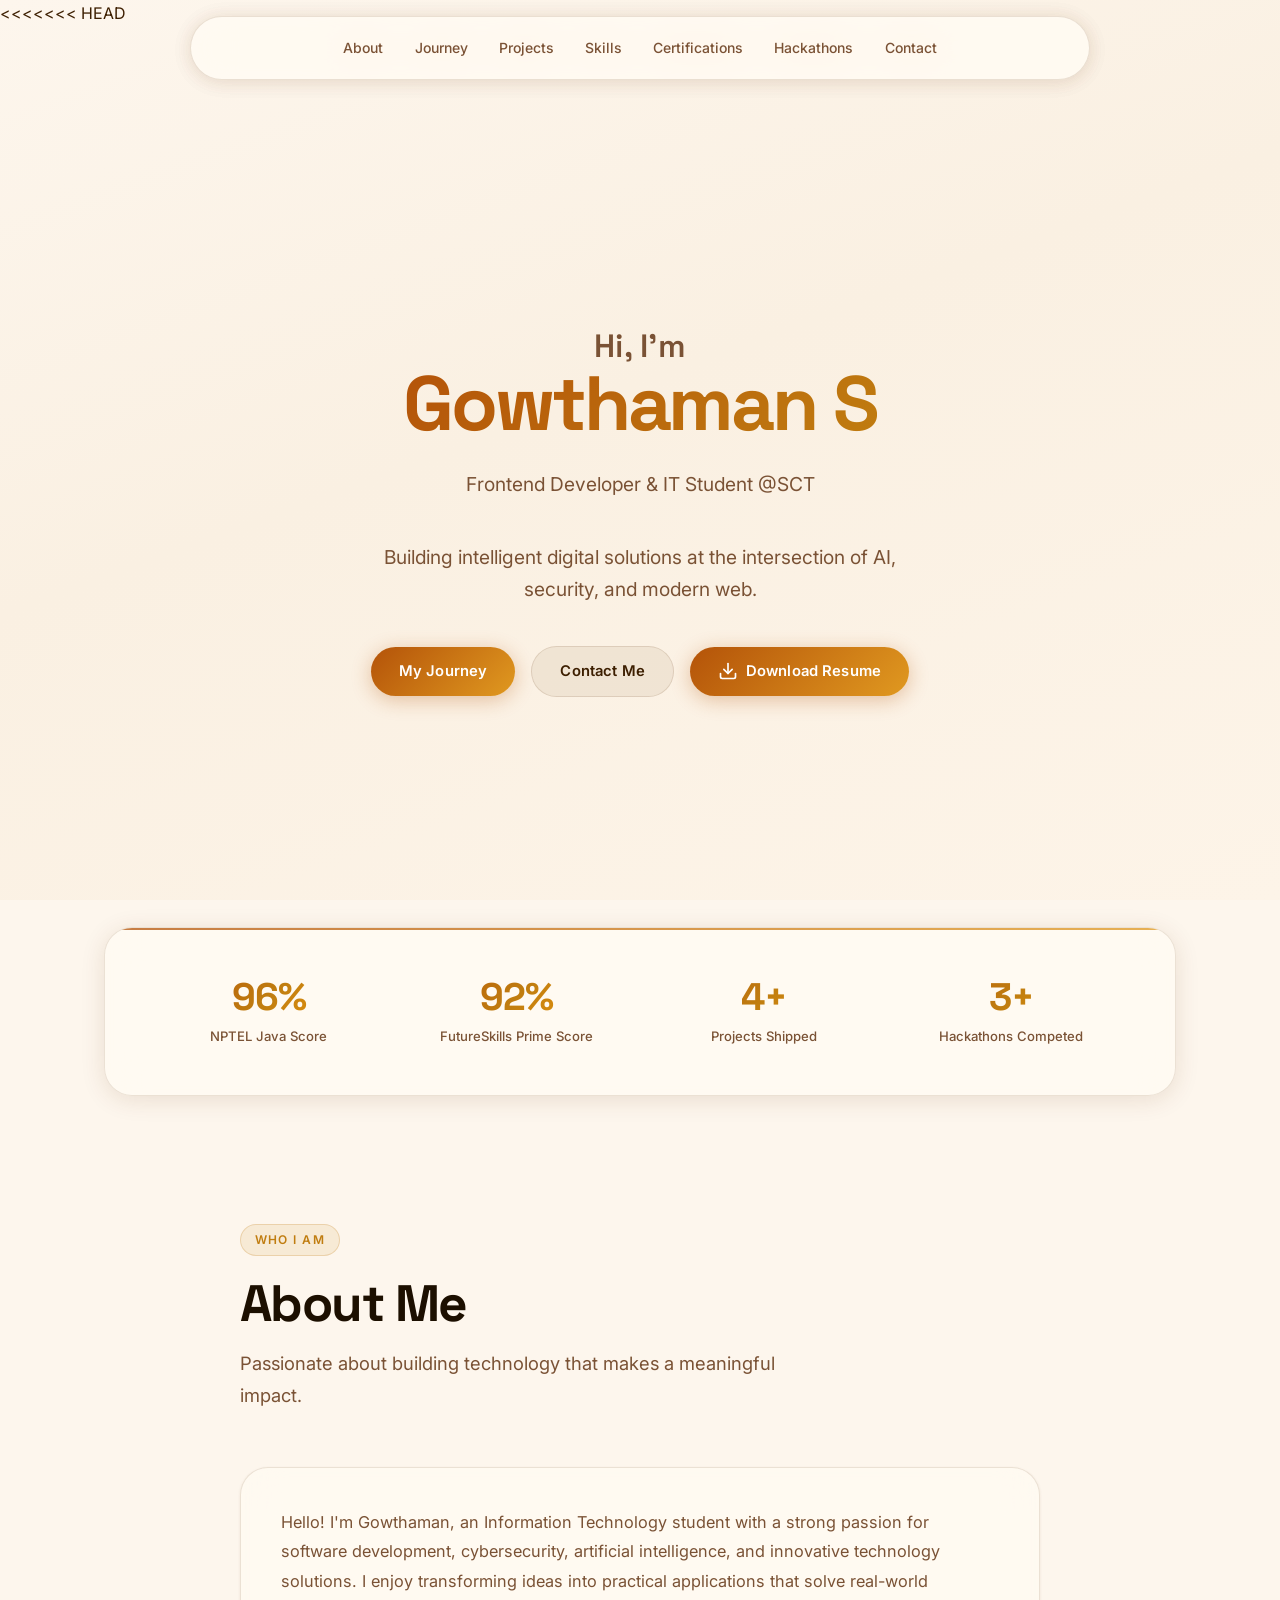
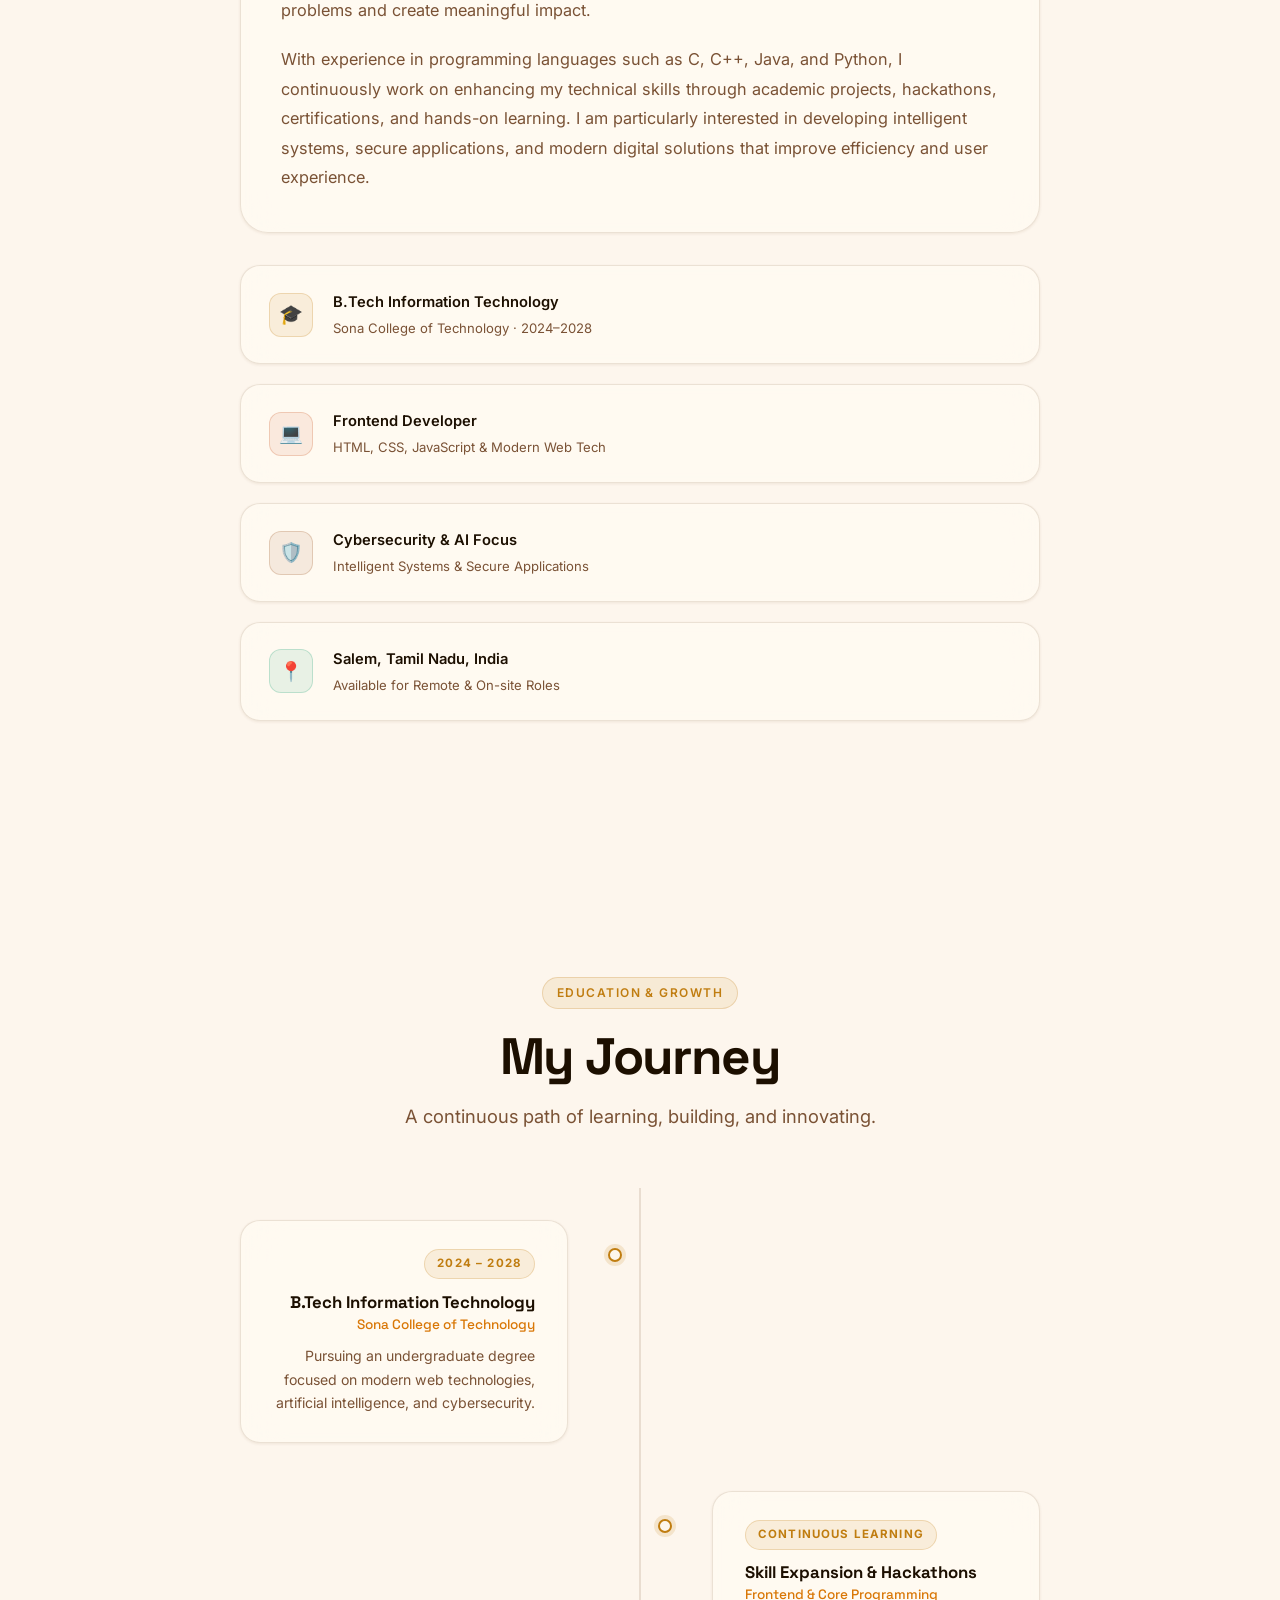
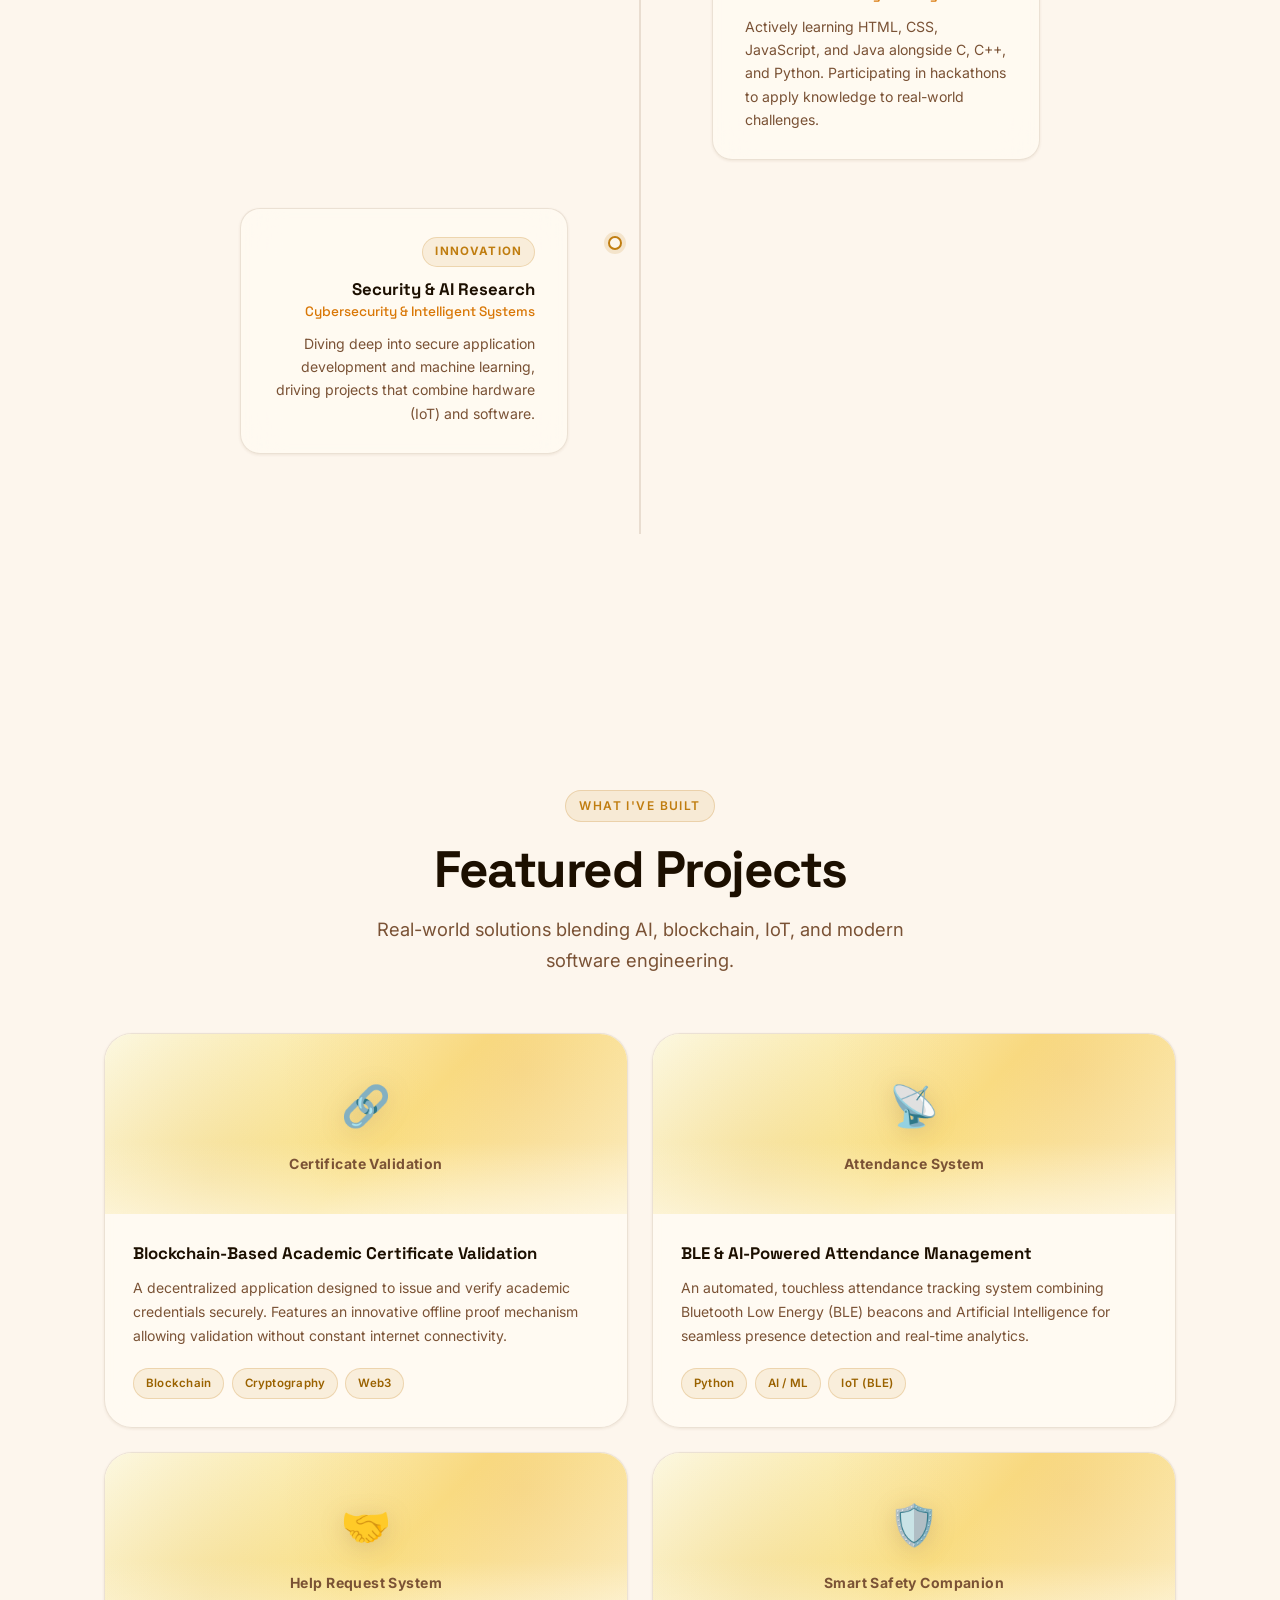
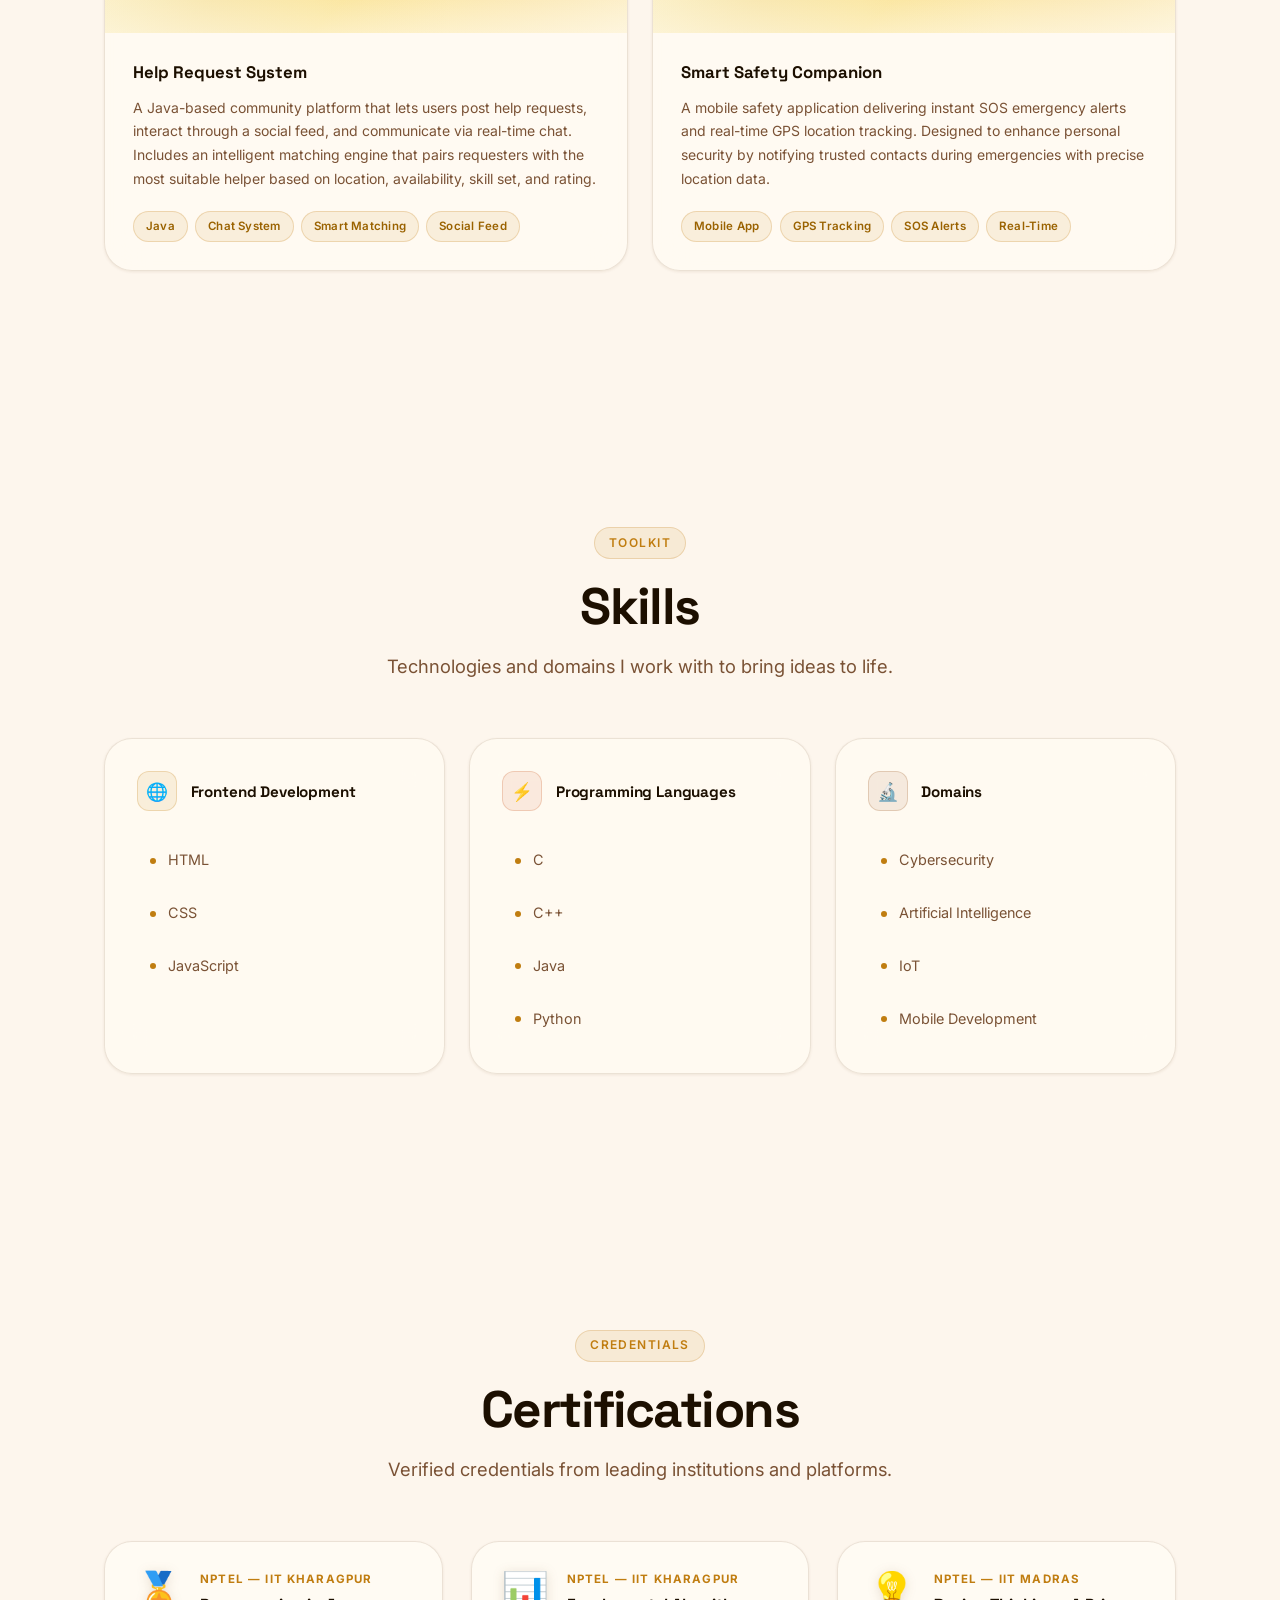
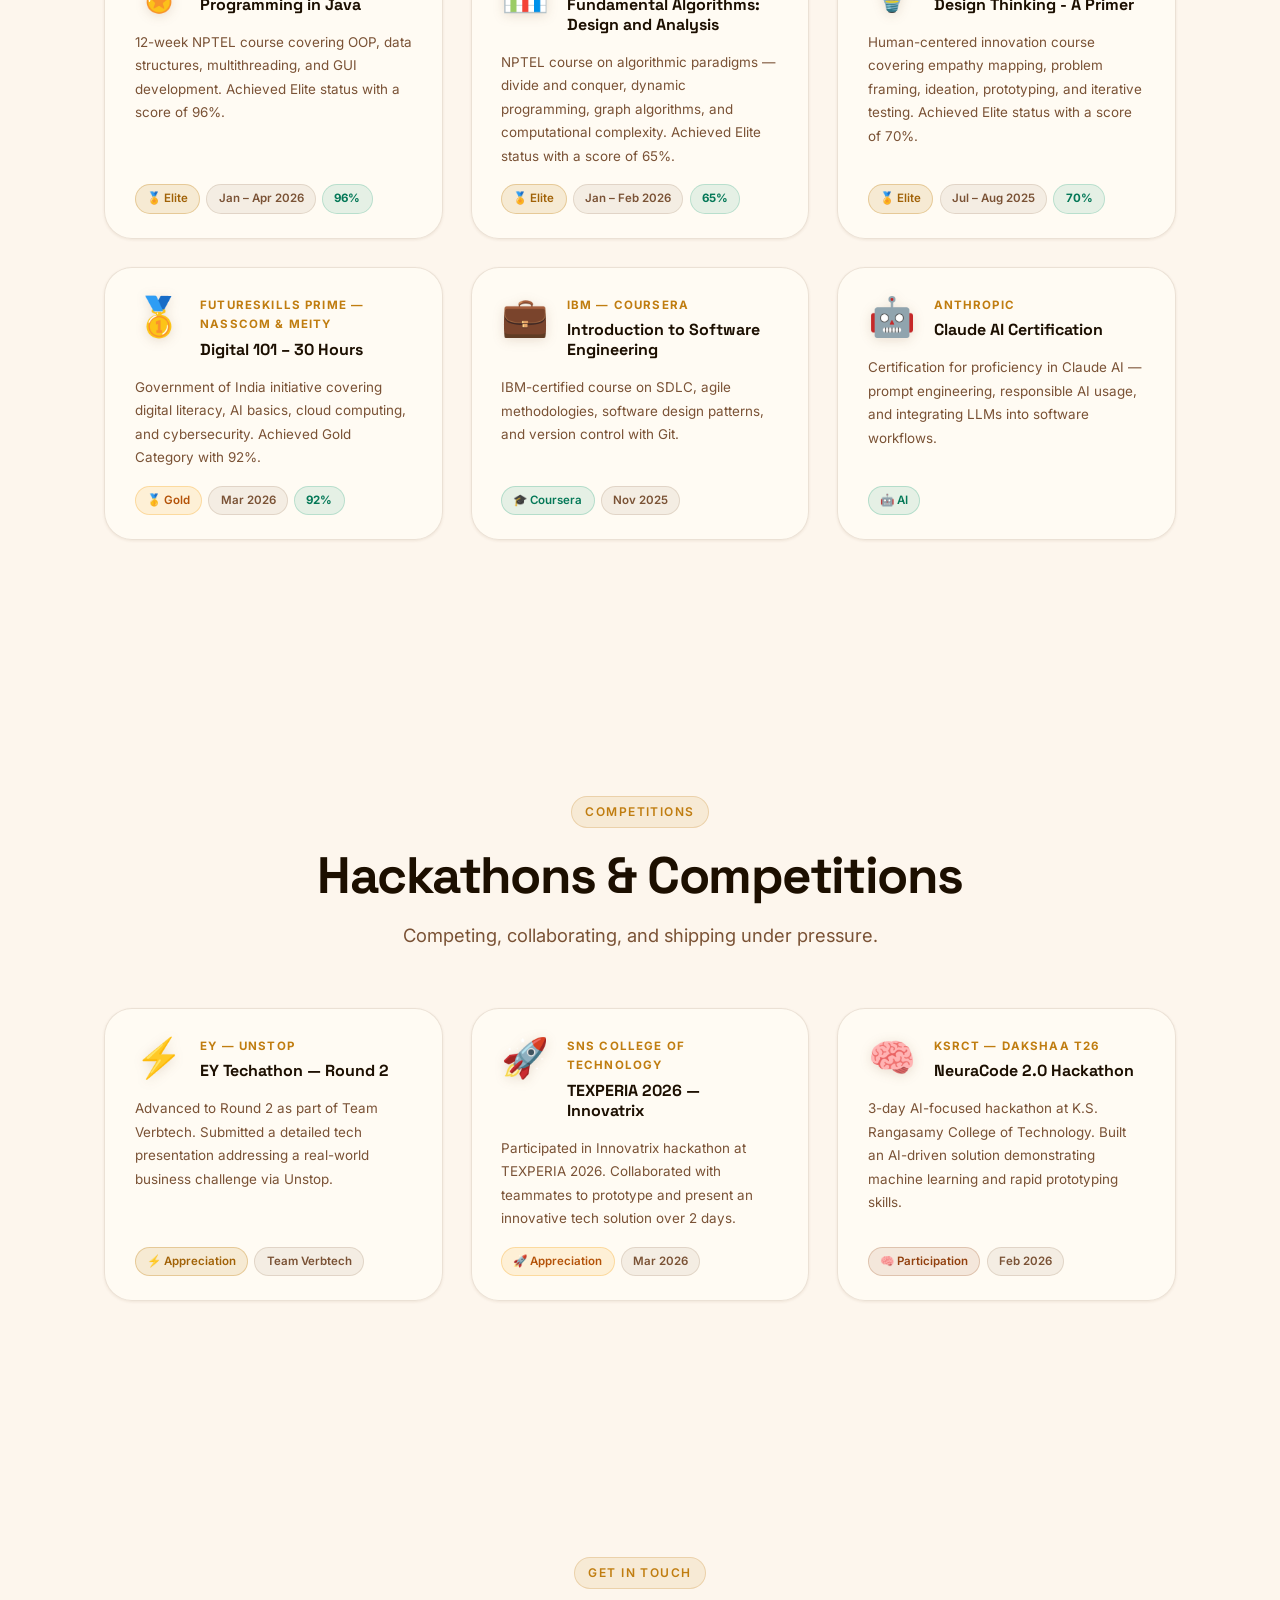
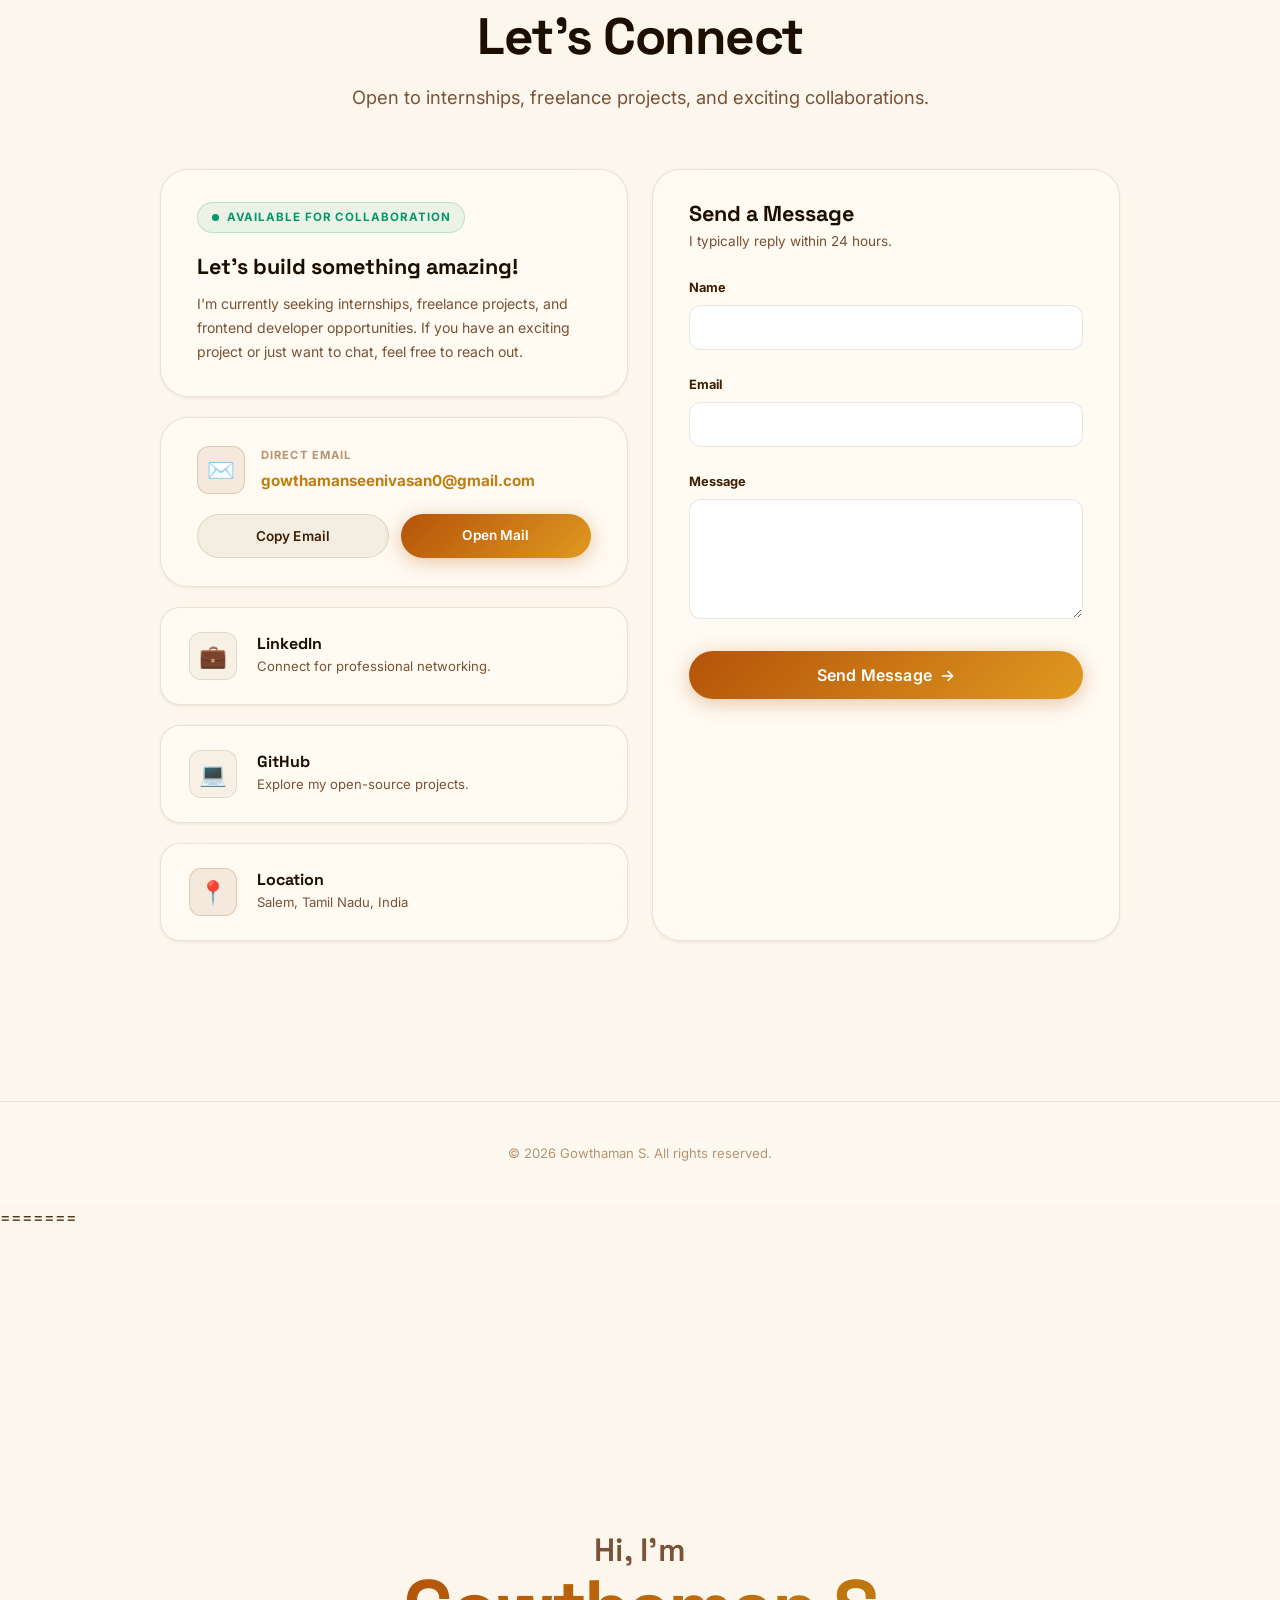
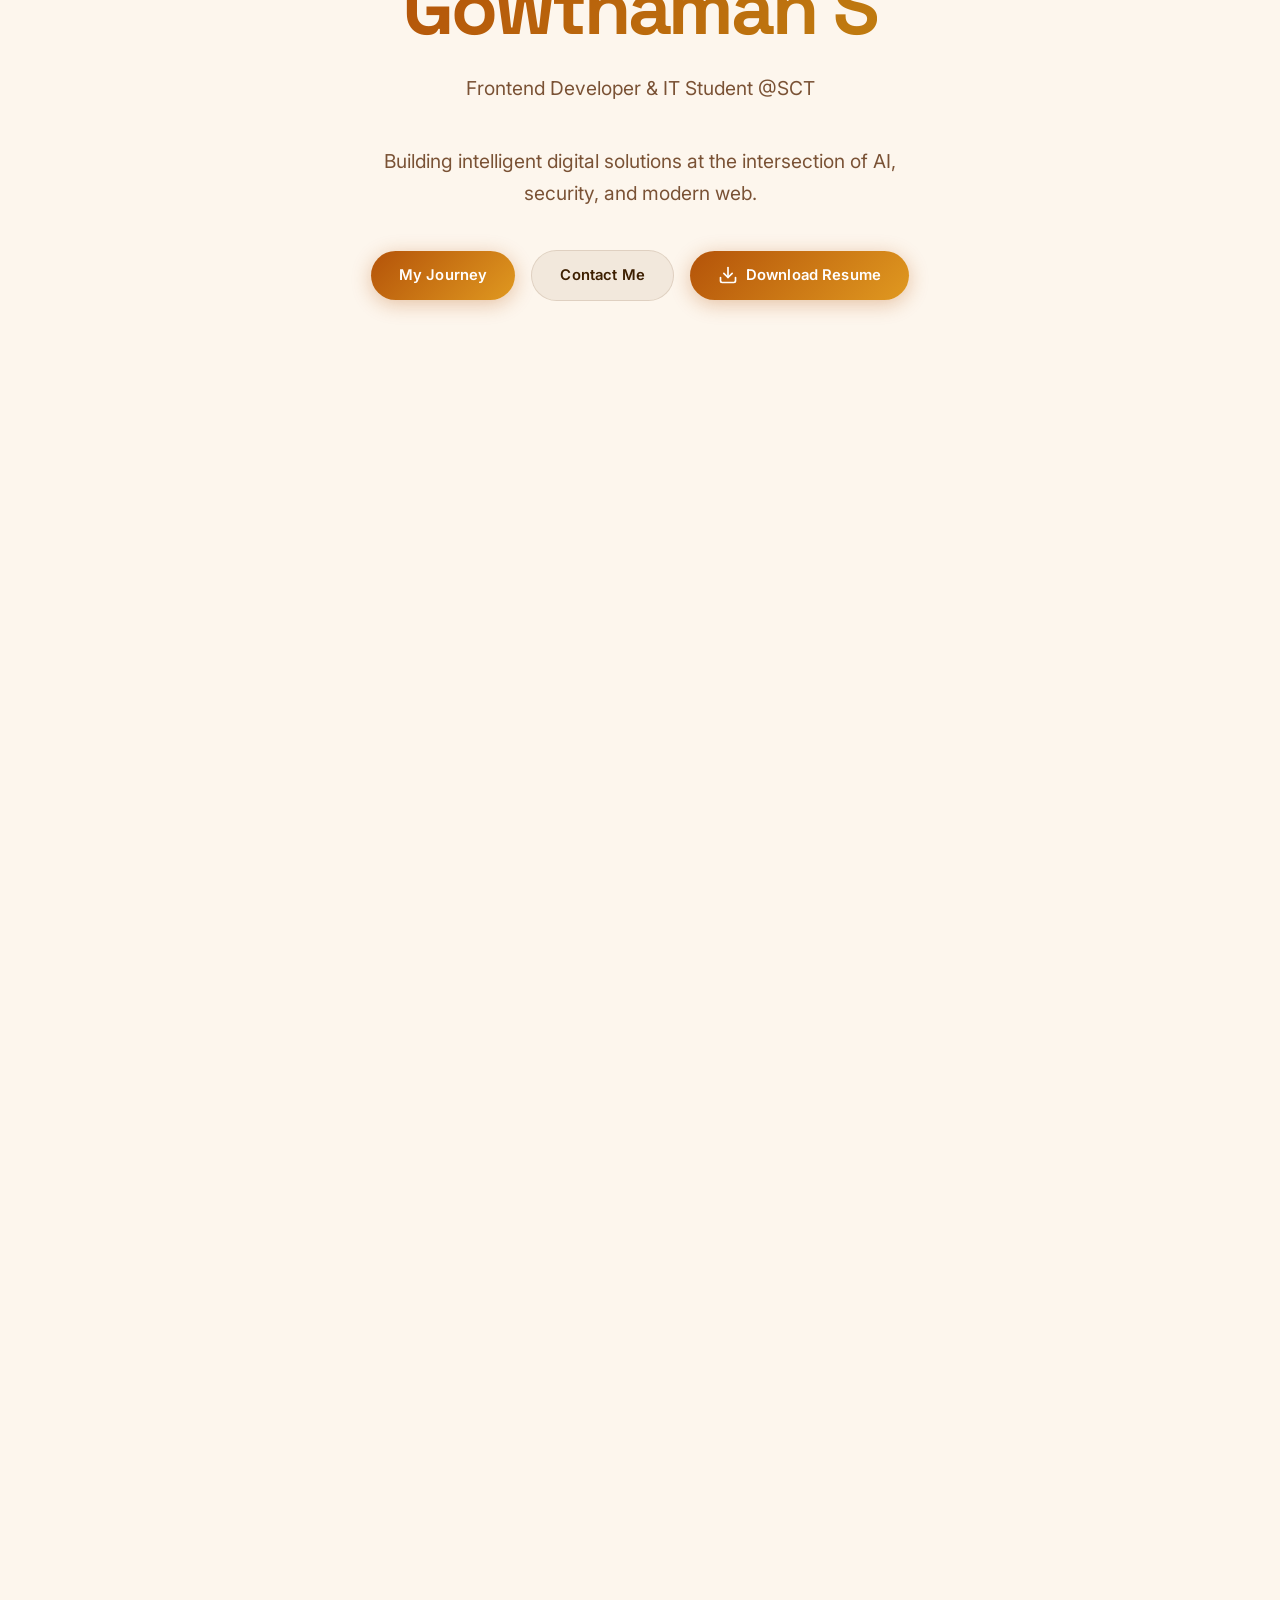
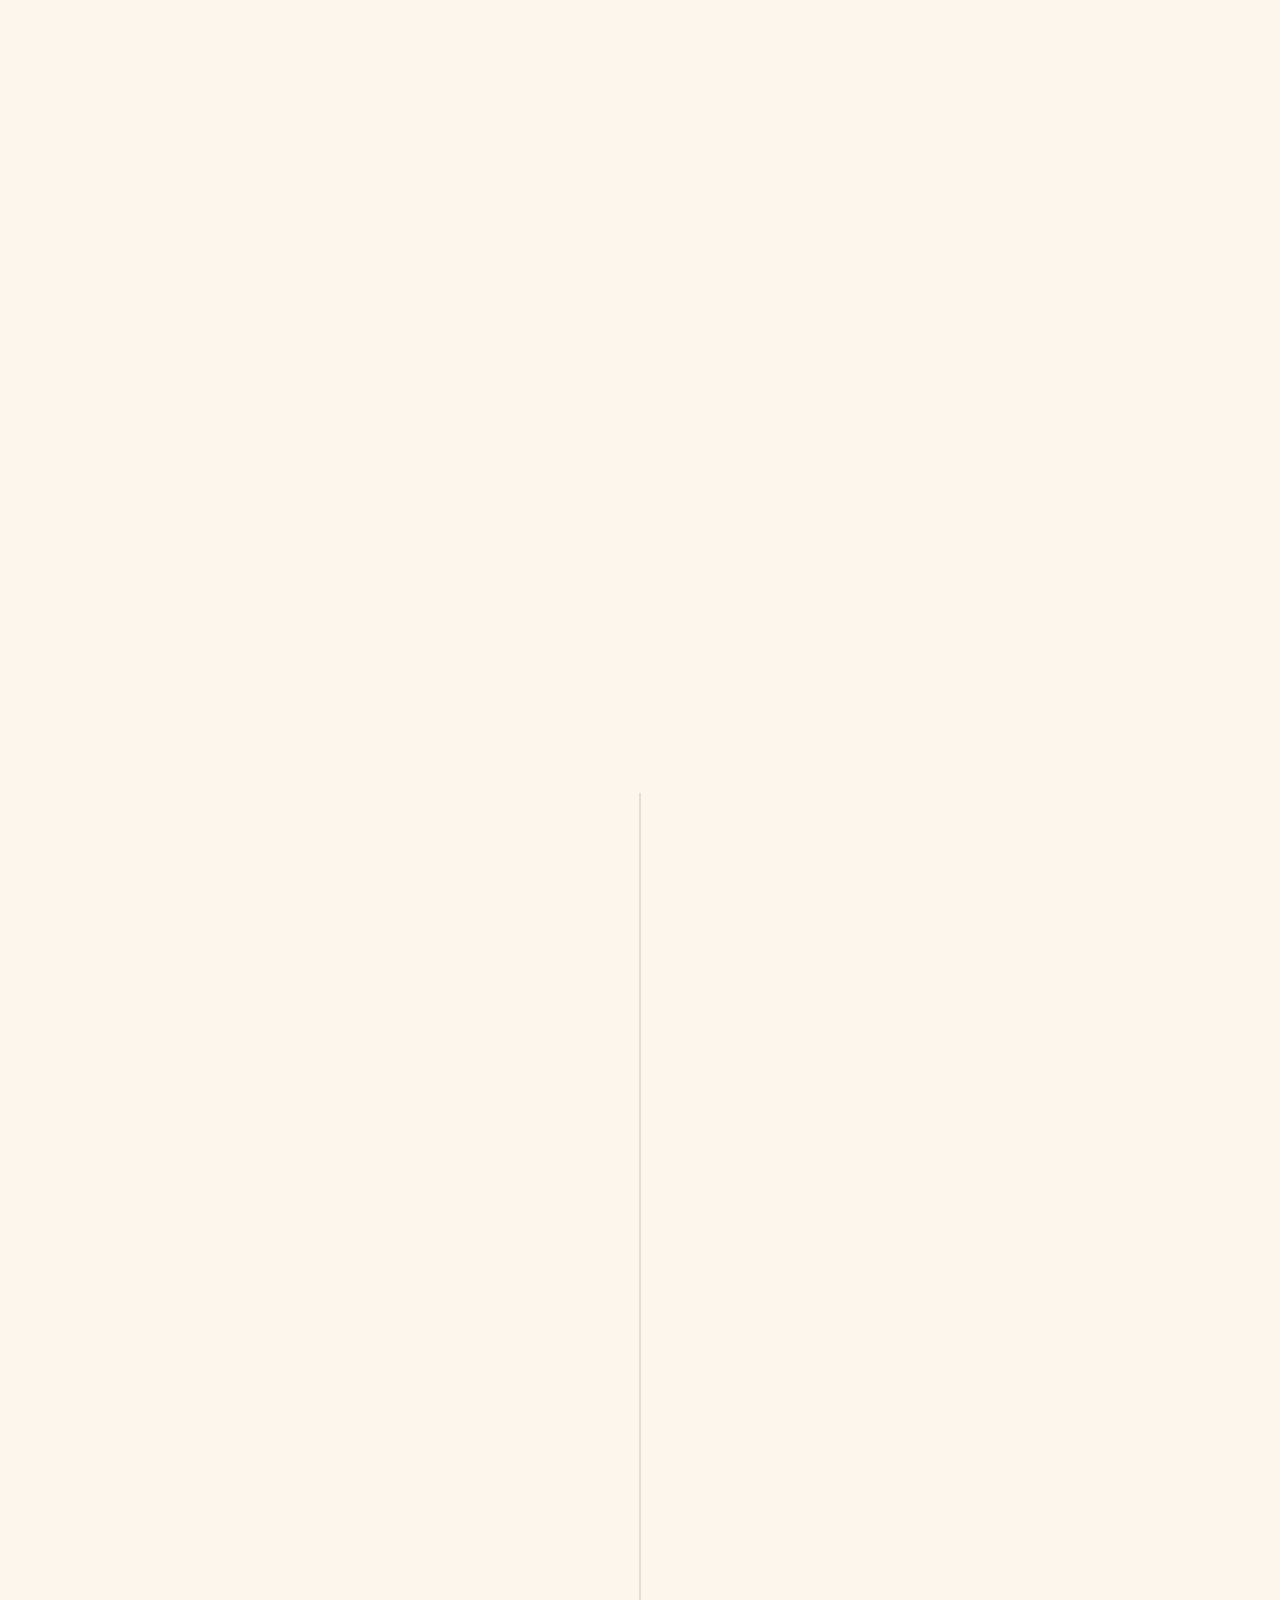
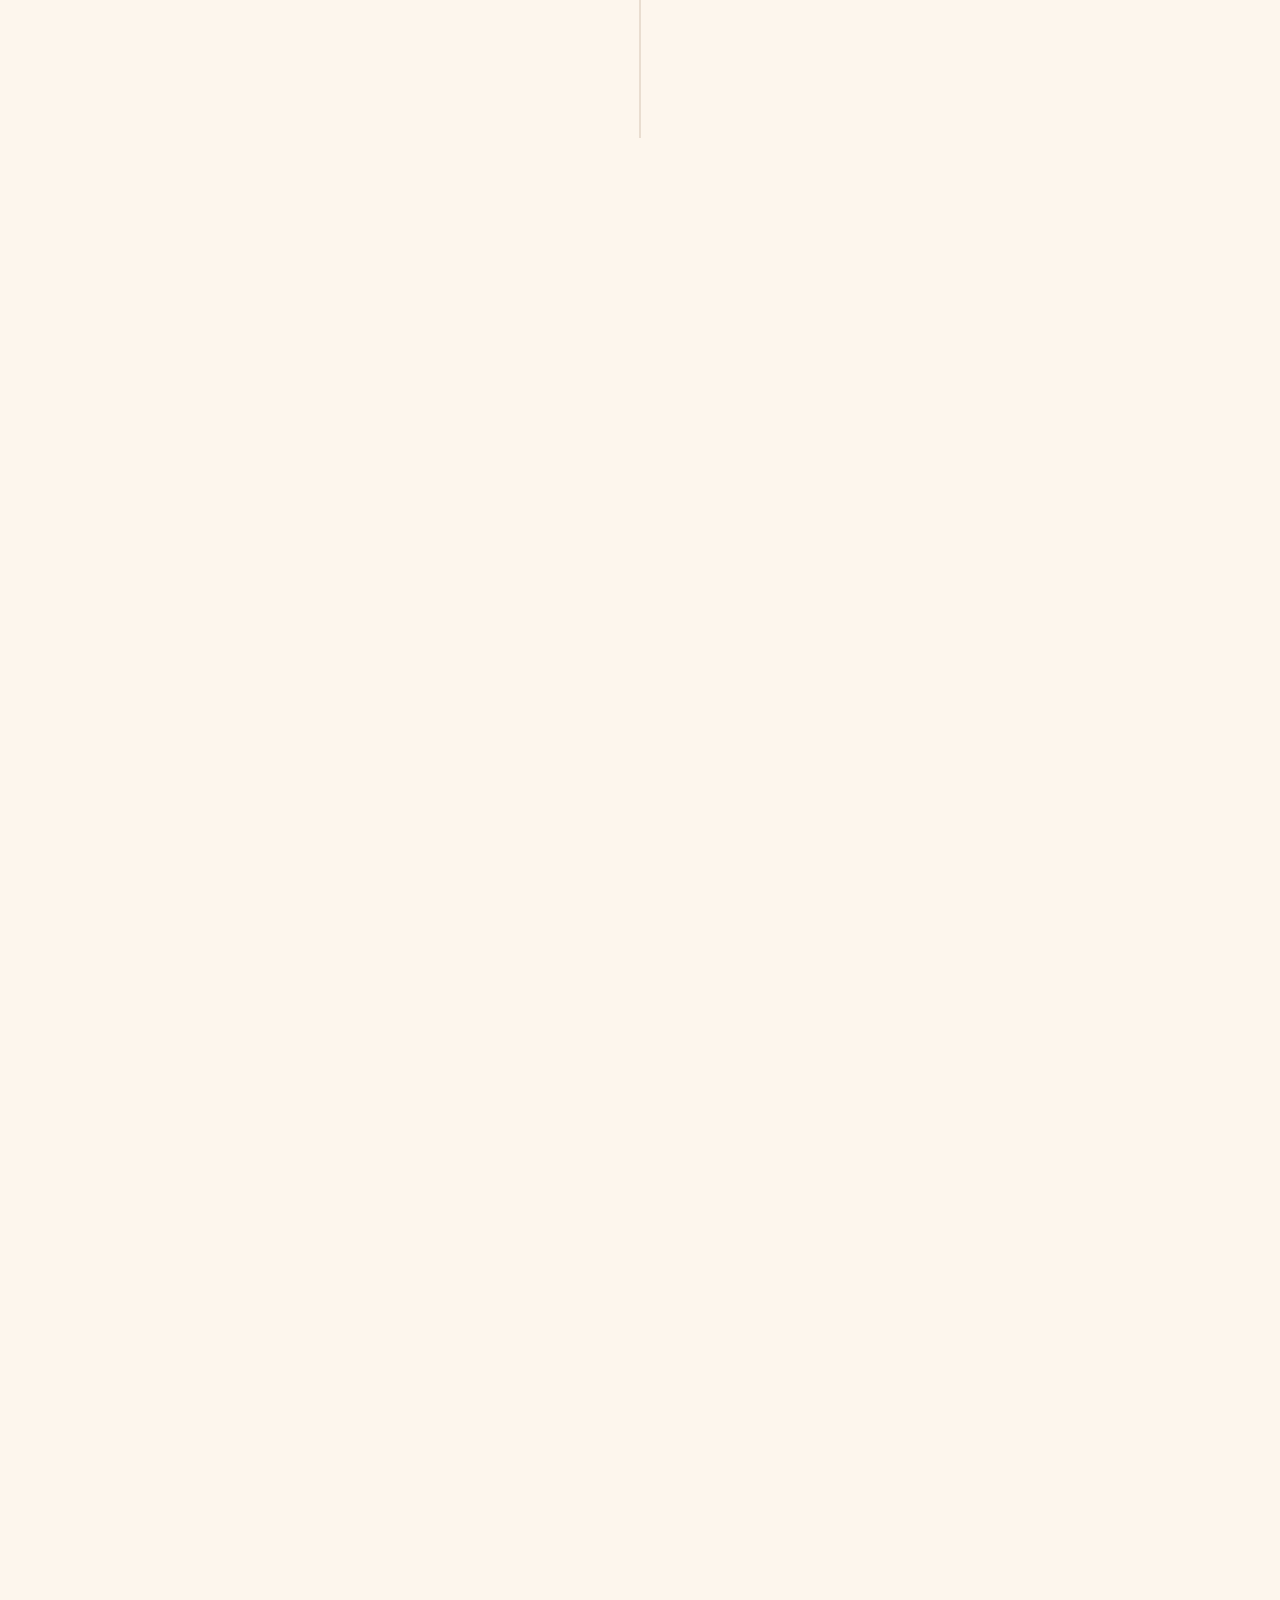
==== commit 6c8a96c9: "Updated resume" ====
--- a/index.html
+++ b/index.html
@@ -1,3 +1,4 @@
+<<<<<<< HEAD
 <!DOCTYPE html>
 <html lang="en">
 <head>
@@ -615,3 +616,622 @@
     <script src="script.js"></script>
 </body>
 </html>
+=======
+<!DOCTYPE html>
+<html lang="en">
+<head>
+    <meta charset="UTF-8">
+    <meta name="viewport" content="width=device-width, initial-scale=1.0">
+    <title>Gowthaman S | Frontend Developer & IT Student</title>
+    <meta name="description" content="Portfolio of Gowthaman S — IT student at Sona College of Technology, Frontend Developer & Software Engineer passionate about building innovative digital solutions in AI, cybersecurity, and modern web tech.">
+    <meta name="keywords" content="Gowthaman, Portfolio, Frontend Developer, IT Student, Blockchain, BLE, AI, Cybersecurity, Java, Python">
+    <meta name="author" content="Gowthaman S">
+    <meta property="og:title" content="Gowthaman S | Frontend Developer">
+    <meta property="og:description" content="IT student & Frontend Developer building innovative digital solutions.">
+    <meta property="og:type" content="website">
+
+    <!-- Fonts -->
+    <link rel="preconnect" href="https://fonts.googleapis.com">
+    <link rel="preconnect" href="https://fonts.gstatic.com" crossorigin>
+    <link href="https://fonts.googleapis.com/css2?family=Inter:wght@300;400;500;600;700;800;900&family=Space+Grotesk:wght@300;400;500;600;700&display=swap" rel="stylesheet">
+
+    <!-- Stylesheet -->
+    <link rel="stylesheet" href="style.css">
+</head>
+<body>
+
+
+    <!-- ===== NAVIGATION ===== -->
+    <nav class="navbar" id="navbar" role="navigation" aria-label="Main navigation">
+        <ul class="nav-links" id="navLinks" role="list">
+            <li><a href="#about"          id="nav-about">About</a></li>
+            <li><a href="#journey"        id="nav-journey">Journey</a></li>
+            <li><a href="#projects"       id="nav-projects">Projects</a></li>
+            <li><a href="#skills"         id="nav-skills">Skills</a></li>
+            <li><a href="#certifications" id="nav-certs">Certifications</a></li>
+            <li><a href="#hackathons"     id="nav-hack">Hackathons</a></li>
+            <li><a href="#contact"        id="nav-contact">Contact</a></li>
+        </ul>
+        <button class="hamburger" id="hamburger" aria-label="Toggle navigation menu" aria-expanded="false">
+            <span class="bar"></span>
+            <span class="bar"></span>
+            <span class="bar"></span>
+        </button>
+    </nav>
+
+    <!-- Mobile menu overlay -->
+    <div class="mobile-menu" id="mobileMenu" role="dialog" aria-label="Mobile navigation">
+        <a href="#about"          class="mob-link">About</a>
+        <a href="#journey"        class="mob-link">Journey</a>
+        <a href="#projects"       class="mob-link">Projects</a>
+        <a href="#skills"         class="mob-link">Skills</a>
+        <a href="#certifications" class="mob-link">Certifications</a>
+        <a href="#hackathons"     class="mob-link">Hackathons</a>
+        <a href="#contact"        class="mob-link">Contact</a>
+    </div>
+
+    <main>
+
+        <!-- ===== HERO ===== -->
+        <section id="home" aria-label="Hero">
+
+            <div class="hero-inner">
+                <!-- Left / Content -->
+                <div class="hero-content">
+                   
+                    <h1 class="hero-title anim-fade-up anim-delay-1">
+                        <span class="hero-greeting">Hi, I'm</span><br>
+                        <span class="name-highlight">Gowthaman S</span>
+                    </h1>
+
+                    <p class="hero-subtitle anim-fade-up anim-delay-2">
+                        Frontend Developer &amp; IT Student @SCT
+                    </p>
+                    <p class="hero-subtitle anim-fade-up anim-delay-2">
+                         Building intelligent digital solutions at the intersection of AI, security, and modern web.
+                    </p>
+
+
+                    <div class="hero-cta anim-fade-up anim-delay-3">
+                        <a href="#journey"  class="btn btn-primary"    id="hero-cta-journey">My Journey</a>
+                        <a href="#contact"  class="btn btn-secondary"  id="hero-cta-contact">Contact Me</a>
+                        <a href="resume.pdf" class="btn btn-primary" download="Krish_S_Resume.pdf" id="hero-cta-resume" style="display: inline-flex; align-items: center; gap: 0.5rem;">
+                            <svg width="20" height="20" viewBox="0 0 24 24" fill="none" stroke="currentColor" stroke-width="2" stroke-linecap="round" stroke-linejoin="round"><path d="M21 15v4a2 2 0 0 1-2 2H5a2 2 0 0 1-2-2v-4"></path><polyline points="7 10 12 15 17 10"></polyline><line x1="12" y1="15" x2="12" y2="3"></line></svg>
+                            Download Resume
+                        </a>
+                    </div>
+
+
+                </div>
+            </div>
+
+
+        </section>
+
+        <!-- ===== STATS BAR ===== -->
+        <div class="stats-bar" aria-label="Key achievements">
+            <div class="stats-bar-inner reveal">
+                <div class="stat-item">
+                    <div class="stat-value" data-count="96" data-suffix="%">0%</div>
+                    <div class="stat-label">NPTEL Java Score</div>
+                </div>
+                <div class="stat-item">
+                    <div class="stat-value" data-count="92" data-suffix="%">0%</div>
+                    <div class="stat-label">FutureSkills Prime Score</div>
+                </div>
+                <div class="stat-item">
+                    <div class="stat-value" data-count="4" data-suffix="+">0+</div>
+                    <div class="stat-label">Projects Shipped</div>
+                </div>
+                <div class="stat-item">
+                    <div class="stat-value" data-count="3" data-suffix="+">0+</div>
+                    <div class="stat-label">Hackathons Competed</div>
+                </div>
+            </div>
+        </div>
+
+        <!-- ===== ABOUT ===== -->
+        <section id="about" class="section" aria-label="About Me">
+            <div class="section-header reveal">
+                <span class="section-label">Who I Am</span>
+                <h2 class="section-title">About Me</h2>
+                <p class="section-subtitle">Passionate about building technology that makes a meaningful impact.</p>
+            </div>
+
+            <div class="about-grid">
+                <div class="about-main-card reveal">
+                    <p>Hello! I'm Gowthaman, an Information Technology student with a strong passion for software development, cybersecurity, artificial intelligence, and innovative technology solutions. I enjoy transforming ideas into practical applications that solve real-world problems and create meaningful impact.</p>
+                    <p>With experience in programming languages such as C, C++, Java, and Python, I continuously work on enhancing my technical skills through academic projects, hackathons, certifications, and hands-on learning. I am particularly interested in developing intelligent systems, secure applications, and modern digital solutions that improve efficiency and user experience.</p>
+                </div>
+
+                <div class="about-side">
+                    <div class="about-info-card reveal reveal-delay-1">
+                        <div class="about-info-icon icon-blue">🎓</div>
+                        <div class="about-info-text">
+                            <strong>B.Tech Information Technology</strong>
+                            <span>Sona College of Technology · 2024–2028</span>
+                        </div>
+                    </div>
+                    <div class="about-info-card reveal reveal-delay-2">
+                        <div class="about-info-icon icon-cyan">💻</div>
+                        <div class="about-info-text">
+                            <strong>Frontend Developer</strong>
+                            <span>HTML, CSS, JavaScript &amp; Modern Web Tech</span>
+                        </div>
+                    </div>
+                    <div class="about-info-card reveal reveal-delay-3">
+                        <div class="about-info-icon icon-violet">🛡️</div>
+                        <div class="about-info-text">
+                            <strong>Cybersecurity &amp; AI Focus</strong>
+                            <span>Intelligent Systems &amp; Secure Applications</span>
+                        </div>
+                    </div>
+                    <div class="about-info-card reveal reveal-delay-4">
+                        <div class="about-info-icon icon-green">📍</div>
+                        <div class="about-info-text">
+                            <strong>Salem, Tamil Nadu, India</strong>
+                            <span>Available for Remote &amp; On-site Roles</span>
+                        </div>
+                    </div>
+                </div>
+            </div>
+        </section>
+
+        <!-- ===== JOURNEY / EDUCATION ===== -->
+        <section id="journey" class="section" aria-label="My Journey">
+            <div class="section-header-centered reveal">
+                <span class="section-label">Education &amp; Growth</span>
+                <h2 class="section-title">My Journey</h2>
+                <p class="section-subtitle">A continuous path of learning, building, and innovating.</p>
+            </div>
+
+            <div class="timeline-wrapper">
+                <div class="timeline-track" aria-hidden="true">
+                    <div class="timeline-track-fill" id="timelineFill"></div>
+                </div>
+
+                <div class="timeline-item left" id="tl-1">
+                    <div class="timeline-dot" aria-hidden="true"></div>
+                    <div class="timeline-content">
+                        <span class="timeline-date">2024 – 2028</span>
+                        <h3>B.Tech Information Technology</h3>
+                        <h4>Sona College of Technology</h4>
+                        <p>Pursuing an undergraduate degree focused on modern web technologies, artificial intelligence, and cybersecurity.</p>
+                    </div>
+                </div>
+
+                <div class="timeline-item right" id="tl-2">
+                    <div class="timeline-dot" aria-hidden="true"></div>
+                    <div class="timeline-content">
+                        <span class="timeline-date">Continuous Learning</span>
+                        <h3>Skill Expansion &amp; Hackathons</h3>
+                        <h4>Frontend &amp; Core Programming</h4>
+                        <p>Actively learning HTML, CSS, JavaScript, and Java alongside C, C++, and Python. Participating in hackathons to apply knowledge to real-world challenges.</p>
+                    </div>
+                </div>
+
+                <div class="timeline-item left" id="tl-3">
+                    <div class="timeline-dot" aria-hidden="true"></div>
+                    <div class="timeline-content">
+                        <span class="timeline-date">Innovation</span>
+                        <h3>Security &amp; AI Research</h3>
+                        <h4>Cybersecurity &amp; Intelligent Systems</h4>
+                        <p>Diving deep into secure application development and machine learning, driving projects that combine hardware (IoT) and software.</p>
+                    </div>
+                </div>
+            </div>
+        </section>
+
+        <!-- ===== PROJECTS ===== -->
+        <section id="projects" class="section" aria-label="Featured Projects">
+            <div class="section-header-centered reveal">
+                <span class="section-label">What I've Built</span>
+                <h2 class="section-title">Featured Projects</h2>
+                <p class="section-subtitle">Real-world solutions blending AI, blockchain, IoT, and modern software engineering.</p>
+            </div>
+
+            <div class="projects-grid">
+
+                <!-- Project 1 — Certificate Validation -->
+                <article class="project-card reveal" aria-label="Blockchain Certificate Validation Project">
+                    <div class="project-banner proj-img-1">
+                        <span class="proj-icon" aria-hidden="true">🔗</span>
+                        <span class="proj-banner-title">Certificate Validation</span>
+                    </div>
+                    <div class="project-body">
+                        <h3>Blockchain-Based Academic Certificate Validation</h3>
+                        <p>A decentralized application designed to issue and verify academic credentials securely. Features an innovative offline proof mechanism allowing validation without constant internet connectivity.</p>
+                        <div class="tech-stack" aria-label="Technologies used">
+                            <span>Blockchain</span>
+                            <span>Cryptography</span>
+                            <span>Web3</span>
+                        </div>
+                    </div>
+                </article>
+
+                <!-- Project 2 — Attendance System -->
+                <article class="project-card reveal reveal-delay-1" aria-label="BLE Attendance System Project">
+                    <div class="project-banner proj-img-2">
+                        <span class="proj-icon" aria-hidden="true">📡</span>
+                        <span class="proj-banner-title">Attendance System</span>
+                    </div>
+                    <div class="project-body">
+                        <h3>BLE &amp; AI-Powered Attendance Management</h3>
+                        <p>An automated, touchless attendance tracking system combining Bluetooth Low Energy (BLE) beacons and Artificial Intelligence for seamless presence detection and real-time analytics.</p>
+                        <div class="tech-stack" aria-label="Technologies used">
+                            <span>Python</span>
+                            <span>AI / ML</span>
+                            <span>IoT (BLE)</span>
+                        </div>
+                    </div>
+                </article>
+
+                <!-- Project 3 — Help Request System -->
+                <article class="project-card reveal reveal-delay-2" aria-label="Help Request System Project">
+                    <div class="project-banner proj-img-3">
+                        <span class="proj-icon" aria-hidden="true">🤝</span>
+                        <span class="proj-banner-title">Help Request System</span>
+                    </div>
+                    <div class="project-body">
+                        <h3>Help Request System</h3>
+                        <p>A Java-based community platform that lets users post help requests, interact through a social feed, and communicate via real-time chat. Includes an intelligent matching engine that pairs requesters with the most suitable helper based on location, availability, skill set, and rating.</p>
+                        <div class="tech-stack" aria-label="Technologies used">
+                            <span>Java</span>
+                            <span>Chat System</span>
+                            <span>Smart Matching</span>
+                            <span>Social Feed</span>
+                        </div>
+                    </div>
+                </article>
+
+                <!-- Project 4 — Smart Safety Companion -->
+                <article class="project-card reveal reveal-delay-3" aria-label="Smart Safety Companion Project">
+                    <div class="project-banner proj-img-4">
+                        <span class="proj-icon" aria-hidden="true">🛡️</span>
+                        <span class="proj-banner-title">Smart Safety Companion</span>
+                    </div>
+                    <div class="project-body">
+                        <h3>Smart Safety Companion</h3>
+                        <p>A mobile safety application delivering instant SOS emergency alerts and real-time GPS location tracking. Designed to enhance personal security by notifying trusted contacts during emergencies with precise location data.</p>
+                        <div class="tech-stack" aria-label="Technologies used">
+                            <span>Mobile App</span>
+                            <span>GPS Tracking</span>
+                            <span>SOS Alerts</span>
+                            <span>Real-Time</span>
+                        </div>
+                    </div>
+                </article>
+
+            </div>
+        </section>
+
+        <!-- ===== SKILLS ===== -->
+        <section id="skills" class="section" aria-label="Skills">
+            <div class="section-header-centered reveal">
+                <span class="section-label">Toolkit</span>
+                <h2 class="section-title">Skills</h2>
+                <p class="section-subtitle">Technologies and domains I work with to bring ideas to life.</p>
+            </div>
+
+            <div class="skills-grid">
+                <div class="skill-category reveal" aria-label="Frontend Development Skills">
+                    <div class="skill-cat-header">
+                        <div class="skill-cat-icon icon-blue">🌐</div>
+                        <h3>Frontend Development</h3>
+                    </div>
+                    <ul class="skill-list" role="list">
+                        <li><span class="skill-dot" aria-hidden="true"></span>HTML</li>
+                        <li><span class="skill-dot" aria-hidden="true"></span>CSS</li>
+                        <li><span class="skill-dot" aria-hidden="true"></span>JavaScript</li>
+                    </ul>
+                </div>
+
+                <div class="skill-category reveal reveal-delay-1" aria-label="Programming Languages Skills">
+                    <div class="skill-cat-header">
+                        <div class="skill-cat-icon icon-cyan">⚡</div>
+                        <h3>Programming Languages</h3>
+                    </div>
+                    <ul class="skill-list" role="list">
+                        <li><span class="skill-dot" aria-hidden="true"></span>C</li>
+                        <li><span class="skill-dot" aria-hidden="true"></span>C++</li>
+                        <li><span class="skill-dot" aria-hidden="true"></span>Java</li>
+                        <li><span class="skill-dot" aria-hidden="true"></span>Python</li>
+                    </ul>
+                </div>
+
+                <div class="skill-category reveal reveal-delay-2" aria-label="Domain Skills">
+                    <div class="skill-cat-header">
+                        <div class="skill-cat-icon icon-violet">🔬</div>
+                        <h3>Domains</h3>
+                    </div>
+                    <ul class="skill-list" role="list">
+                        <li><span class="skill-dot" aria-hidden="true"></span>Cybersecurity</li>
+                        <li><span class="skill-dot" aria-hidden="true"></span>Artificial Intelligence</li>
+                        <li><span class="skill-dot" aria-hidden="true"></span>IoT</li>
+                        <li><span class="skill-dot" aria-hidden="true"></span>Mobile Development</li>
+                    </ul>
+                </div>
+            </div>
+        </section>
+
+        <!-- ===== CERTIFICATIONS ===== -->
+        <section id="certifications" class="section" aria-label="Certifications">
+            <div class="section-header-centered reveal">
+                <span class="section-label">Credentials</span>
+                <h2 class="section-title">Certifications</h2>
+                <p class="section-subtitle">Verified credentials from leading institutions and platforms.</p>
+            </div>
+
+            <div class="certs-desc-grid">
+
+                <!-- NPTEL Certificates -->
+                <div class="cert-desc-card reveal">
+                    <div class="cert-desc-top">
+                        <div class="cert-desc-emoji">🏅</div>
+                        <div class="cert-desc-header">
+                            <span class="cert-issuer-tag">NPTEL — IIT Kharagpur</span>
+                            <h3 class="cert-desc-title">Programming in Java</h3>
+                        </div>
+                    </div>
+                    <p class="cert-desc-text">12-week NPTEL course covering OOP, data structures, multithreading, and GUI development. Achieved Elite status with a score of 96%.</p>
+                    <div class="cert-desc-tags">
+                        <span class="cert-badge-tag elite">🏅 Elite</span>
+                        <span class="cert-date-tag">Jan – Apr 2026</span>
+                        <span class="cert-score-tag">96%</span>
+                    </div>
+                </div>
+
+                <div class="cert-desc-card reveal reveal-delay-1">
+                    <div class="cert-desc-top">
+                        <div class="cert-desc-emoji">📊</div>
+                        <div class="cert-desc-header">
+                            <span class="cert-issuer-tag">NPTEL — IIT Kharagpur</span>
+                            <h3 class="cert-desc-title">Fundamental Algorithms: Design and Analysis</h3>
+                        </div>
+                    </div>
+                    <p class="cert-desc-text">NPTEL course on algorithmic paradigms — divide and conquer, dynamic programming, graph algorithms, and computational complexity. Achieved Elite status with a score of 65%.</p>
+                    <div class="cert-desc-tags">
+                        <span class="cert-badge-tag elite">🏅 Elite</span>
+                        <span class="cert-date-tag">Jan – Feb 2026</span>
+                        <span class="cert-score-tag">65%</span>
+                    </div>
+                </div>
+
+                <div class="cert-desc-card reveal reveal-delay-2">
+                    <div class="cert-desc-top">
+                        <div class="cert-desc-emoji">💡</div>
+                        <div class="cert-desc-header">
+                            <span class="cert-issuer-tag">NPTEL — IIT Madras</span>
+                            <h3 class="cert-desc-title">Design Thinking - A Primer</h3>
+                        </div>
+                    </div>
+                    <p class="cert-desc-text">Human-centered innovation course covering empathy mapping, problem framing, ideation, prototyping, and iterative testing. Achieved Elite status with a score of 70%.</p>
+                    <div class="cert-desc-tags">
+                        <span class="cert-badge-tag elite">🏅 Elite</span>
+                        <span class="cert-date-tag">Jul – Aug 2025</span>
+                        <span class="cert-score-tag">70%</span>
+                    </div>
+                </div>
+
+                <!-- Remaining Certificates -->
+                <div class="cert-desc-card reveal reveal-delay-3">
+                    <div class="cert-desc-top">
+                        <div class="cert-desc-emoji">🥇</div>
+                        <div class="cert-desc-header">
+                            <span class="cert-issuer-tag">FutureSkills Prime — NASSCOM &amp; MeitY</span>
+                            <h3 class="cert-desc-title">Digital 101 – 30 Hours</h3>
+                        </div>
+                    </div>
+                    <p class="cert-desc-text">Government of India initiative covering digital literacy, AI basics, cloud computing, and cybersecurity. Achieved Gold Category with 92%.</p>
+                    <div class="cert-desc-tags">
+                        <span class="cert-badge-tag gold">🥇 Gold</span>
+                        <span class="cert-date-tag">Mar 2026</span>
+                        <span class="cert-score-tag">92%</span>
+                    </div>
+                </div>
+
+                <div class="cert-desc-card reveal">
+                    <div class="cert-desc-top">
+                        <div class="cert-desc-emoji">💼</div>
+                        <div class="cert-desc-header">
+                            <span class="cert-issuer-tag">IBM — Coursera</span>
+                            <h3 class="cert-desc-title">Introduction to Software Engineering</h3>
+                        </div>
+                    </div>
+                    <p class="cert-desc-text">IBM-certified course on SDLC, agile methodologies, software design patterns, and version control with Git.</p>
+                    <div class="cert-desc-tags">
+                        <span class="cert-badge-tag coursera">🎓 Coursera</span>
+                        <span class="cert-date-tag">Nov 2025</span>
+                    </div>
+                </div>
+
+                <div class="cert-desc-card reveal reveal-delay-1">
+                    <div class="cert-desc-top">
+                        <div class="cert-desc-emoji">🤖</div>
+                        <div class="cert-desc-header">
+                            <span class="cert-issuer-tag">Anthropic</span>
+                            <h3 class="cert-desc-title">Claude AI Certification</h3>
+                        </div>
+                    </div>
+                    <p class="cert-desc-text">Certification for proficiency in Claude AI — prompt engineering, responsible AI usage, and integrating LLMs into software workflows.</p>
+                    <div class="cert-desc-tags">
+                        <span class="cert-badge-tag coursera">🤖 AI</span>
+                    </div>
+                </div>
+
+            </div>
+        </section>
+
+        <!-- ===== HACKATHONS ===== -->
+        <section id="hackathons" class="section" aria-label="Hackathons and Competitions">
+            <div class="section-header-centered reveal">
+                <span class="section-label">Competitions</span>
+                <h2 class="section-title">Hackathons &amp; Competitions</h2>
+                <p class="section-subtitle">Competing, collaborating, and shipping under pressure.</p>
+            </div>
+
+            <div class="certs-desc-grid">
+
+                <div class="cert-desc-card reveal">
+                    <div class="cert-desc-top">
+                        <div class="cert-desc-emoji">⚡</div>
+                        <div class="cert-desc-header">
+                            <span class="cert-issuer-tag">EY — Unstop</span>
+                            <h3 class="cert-desc-title">EY Techathon — Round 2</h3>
+                        </div>
+                    </div>
+                    <p class="cert-desc-text">Advanced to Round 2 as part of Team Verbtech. Submitted a detailed tech presentation addressing a real-world business challenge via Unstop.</p>
+                    <div class="cert-desc-tags">
+                        <span class="cert-badge-tag elite">⚡ Appreciation</span>
+                        <span class="cert-date-tag">Team Verbtech</span>
+                    </div>
+                </div>
+
+                <div class="cert-desc-card reveal reveal-delay-1">
+                    <div class="cert-desc-top">
+                        <div class="cert-desc-emoji">🚀</div>
+                        <div class="cert-desc-header">
+                            <span class="cert-issuer-tag">SNS College of Technology</span>
+                            <h3 class="cert-desc-title">TEXPERIA 2026 — Innovatrix</h3>
+                        </div>
+                    </div>
+                    <p class="cert-desc-text">Participated in Innovatrix hackathon at TEXPERIA 2026. Collaborated with teammates to prototype and present an innovative tech solution over 2 days.</p>
+                    <div class="cert-desc-tags">
+                        <span class="cert-badge-tag gold">🚀 Appreciation</span>
+                        <span class="cert-date-tag">Mar 2026</span>
+                    </div>
+                </div>
+
+                <div class="cert-desc-card reveal reveal-delay-2">
+                    <div class="cert-desc-top">
+                        <div class="cert-desc-emoji">🧠</div>
+                        <div class="cert-desc-header">
+                            <span class="cert-issuer-tag">KSRCT — DAKSHAA T26</span>
+                            <h3 class="cert-desc-title">NeuraCode 2.0 Hackathon</h3>
+                        </div>
+                    </div>
+                    <p class="cert-desc-text">3-day AI-focused hackathon at K.S. Rangasamy College of Technology. Built an AI-driven solution demonstrating machine learning and rapid prototyping skills.</p>
+                    <div class="cert-desc-tags">
+                        <span class="cert-badge-tag cisco">🧠 Participation</span>
+                        <span class="cert-date-tag">Feb 2026</span>
+                    </div>
+                </div>
+
+            </div>
+        </section>
+
+
+        <!-- ===== CONTACT ===== -->
+        <section id="contact" class="section" aria-label="Contact">
+            <div class="section-header-centered reveal">
+                <span class="section-label">Get in Touch</span>
+                <h2 class="section-title">Let's Connect</h2>
+                <p class="section-subtitle">Open to internships, freelance projects, and exciting collaborations.</p>
+            </div>
+
+            <div class="contact-grid">
+                <!-- Left Column -->
+                <div class="contact-info-col">
+                    <div class="contact-status-card reveal">
+                        <div class="status-indicator" role="status" aria-label="Available for collaboration">
+                            <span class="pulse-dot" aria-hidden="true"></span>
+                            <span class="status-text">Available for Collaboration</span>
+                        </div>
+                        <h3>Let's build something amazing!</h3>
+                        <p>I'm currently seeking internships, freelance projects, and frontend developer opportunities. If you have an exciting project or just want to chat, feel free to reach out.</p>
+                    </div>
+
+                    <div class="contact-direct-card reveal reveal-delay-1">
+                        <div class="direct-header">
+                            <div class="direct-icon" aria-hidden="true">✉️</div>
+                            <div class="direct-details">
+                                <span class="direct-label">Direct Email</span>
+                                <a href="mailto:gowthamanseenivasan0@gmail.com" class="direct-email-link" aria-label="Send email to Gowthaman">gowthamanseenivasan0@gmail.com</a>
+                            </div>
+                        </div>
+                        <div class="direct-actions">
+                            <button id="copyEmailBtn" class="btn btn-secondary" onclick="copyEmail()" aria-label="Copy email address">
+                                <span class="btn-text">Copy Email</span>
+                            </button>
+                            <a href="mailto:gowthamanseenivasan0@gmail.com" class="btn btn-primary" aria-label="Open email client">Open Mail</a>
+                        </div>
+                    </div>
+
+                    <!-- Socials moved to left column -->
+                    <div class="contact-social-col">
+                        <a href="https://www.linkedin.com/in/gowthaman-s-242186327" target="_blank" rel="noopener" class="social-card linkedin reveal reveal-delay-2" aria-label="View LinkedIn profile">
+                            <div class="social-icon" aria-hidden="true">💼</div>
+                            <div class="social-info">
+                                <h3>LinkedIn</h3>
+                                <p>Connect for professional networking.</p>
+                            </div>
+                        </a>
+
+                        <a href="https://github.com/gowthaman0102" target="_blank" rel="noopener" class="social-card github reveal reveal-delay-3" aria-label="View GitHub profile">
+                            <div class="social-icon" aria-hidden="true">💻</div>
+                            <div class="social-info">
+                                <h3>GitHub</h3>
+                                <p>Explore my open-source projects.</p>
+                            </div>
+                        </a>
+
+                        <div class="social-card location-timezone reveal reveal-delay-4" aria-label="Location information">
+                            <div class="social-icon" aria-hidden="true">📍</div>
+                            <div class="social-info">
+                                <h3>Location</h3>
+                                <p>Salem, Tamil Nadu, India</p>
+                            </div>
+                        </div>
+                    </div>
+                </div>
+
+                <!-- Right Column: Contact Form -->
+                <div class="contact-form-col reveal reveal-delay-2">
+                    <form id="contactForm" class="contact-form" action="https://formsubmit.co/gowthamanseenivasan0@gmail.com" method="POST" aria-label="Contact Form">
+                        <input type="hidden" name="_subject" value="New message from Portfolio Contact Form">
+                        <input type="hidden" name="_captcha" value="false">
+                        <input type="text" name="_honey" style="display:none">
+                        <div class="form-header">
+                            <h3>Send a Message</h3>
+                            <p>I typically reply within 24 hours.</p>
+                        </div>
+                        <div class="form-group">
+                            <label for="userName">Name</label>
+                            <input type="text" id="userName" name="name" required />
+                        </div>
+                        <div class="form-group">
+                            <label for="userEmail">Email</label>
+                            <input type="email" id="userEmail" name="email" required />
+                        </div>
+                        <div class="form-group">
+                            <label for="userMessage">Message</label>
+                            <textarea id="userMessage" name="message" rows="4" required></textarea>
+                        </div>
+                        <button type="submit" class="btn btn-primary form-submit-btn">
+                            <span class="btn-text">Send Message</span>
+                            <span class="btn-icon">→</span>
+                        </button>
+                    </form>
+                </div>
+            </div>
+        </section>
+
+    </main>
+
+    <!-- ===== FOOTER ===== -->
+    <footer role="contentinfo">
+        <div class="footer-inner">
+            <p>© 2026 Gowthaman S. All rights reserved.</p>
+        </div>
+    </footer>
+
+    <!-- Toast notification -->
+    <div class="toast" id="toast" role="alert" aria-live="polite">
+        <span class="toast-icon">✓</span>
+        <span id="toastMsg">Email copied to clipboard!</span>
+    </div>
+
+    <script src="script.js"></script>
+</body>
+</html>
+>>>>>>> f37e168 (Updated resume)
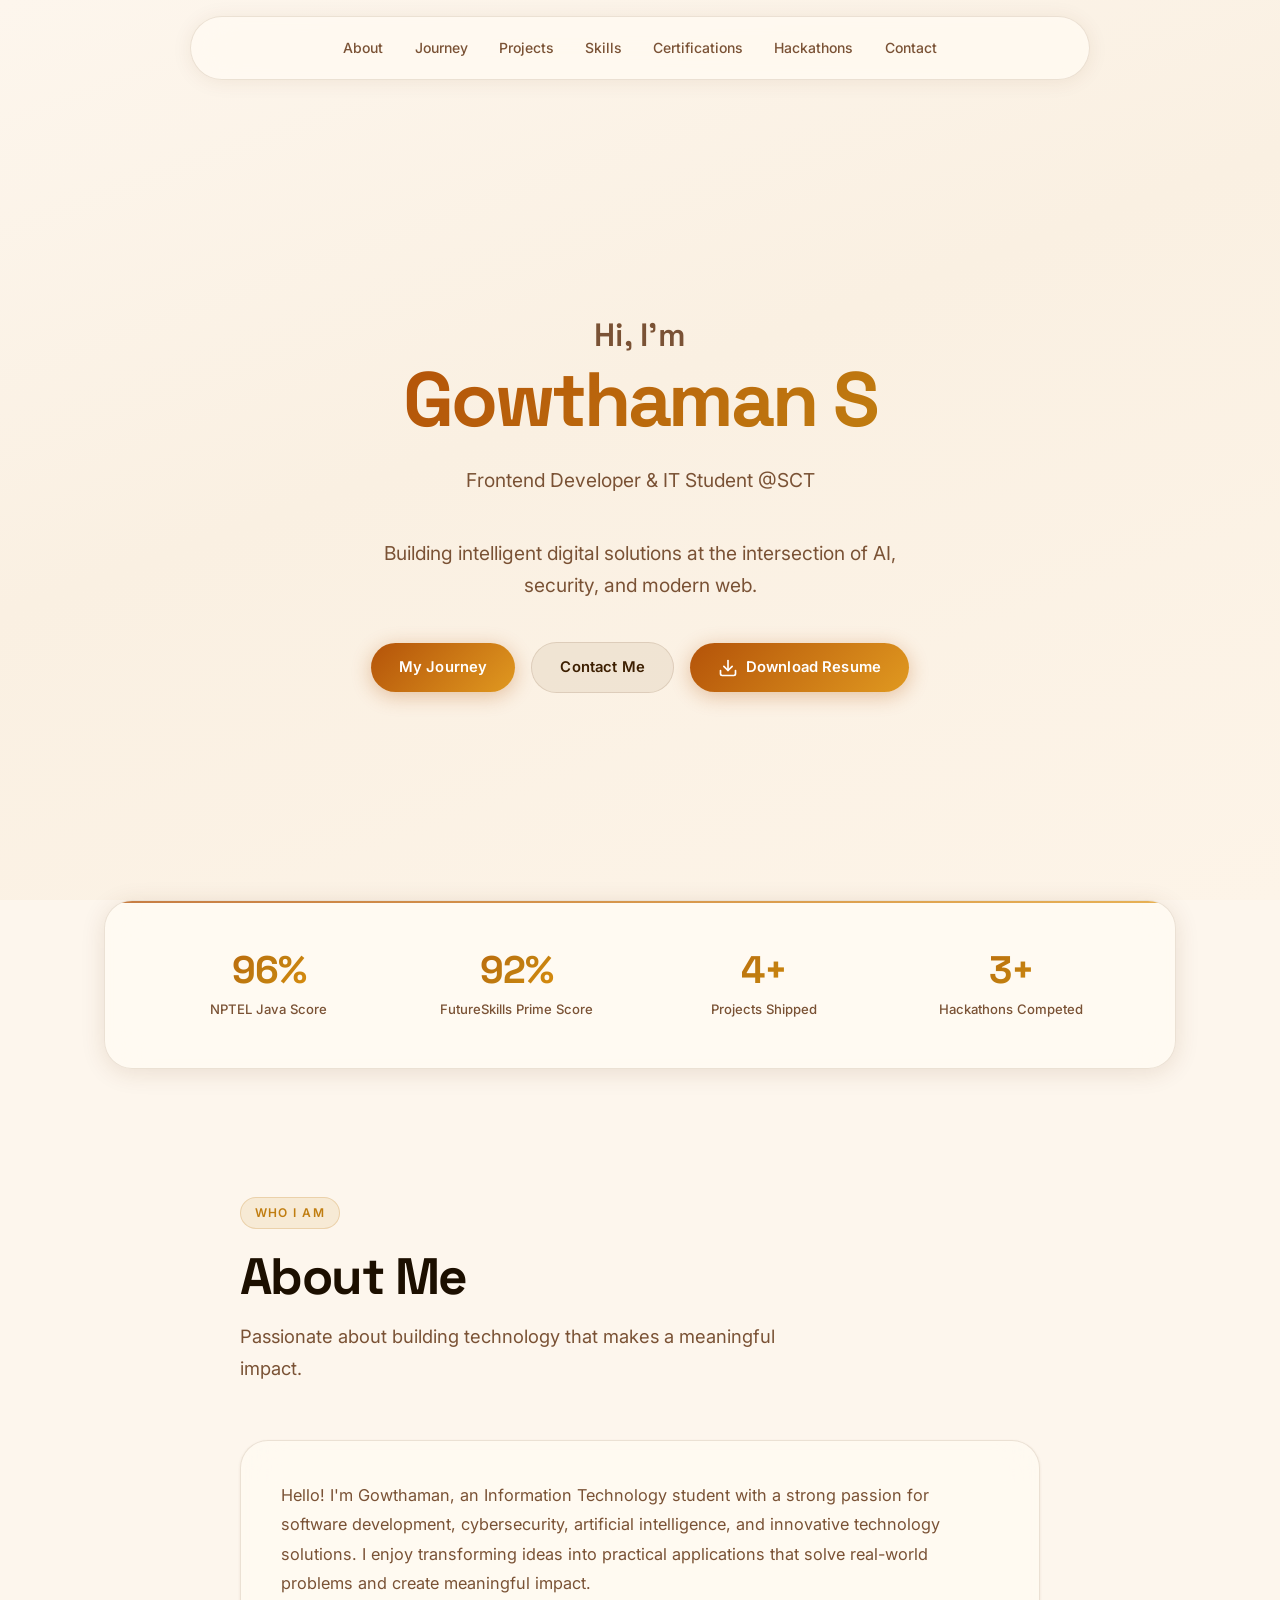
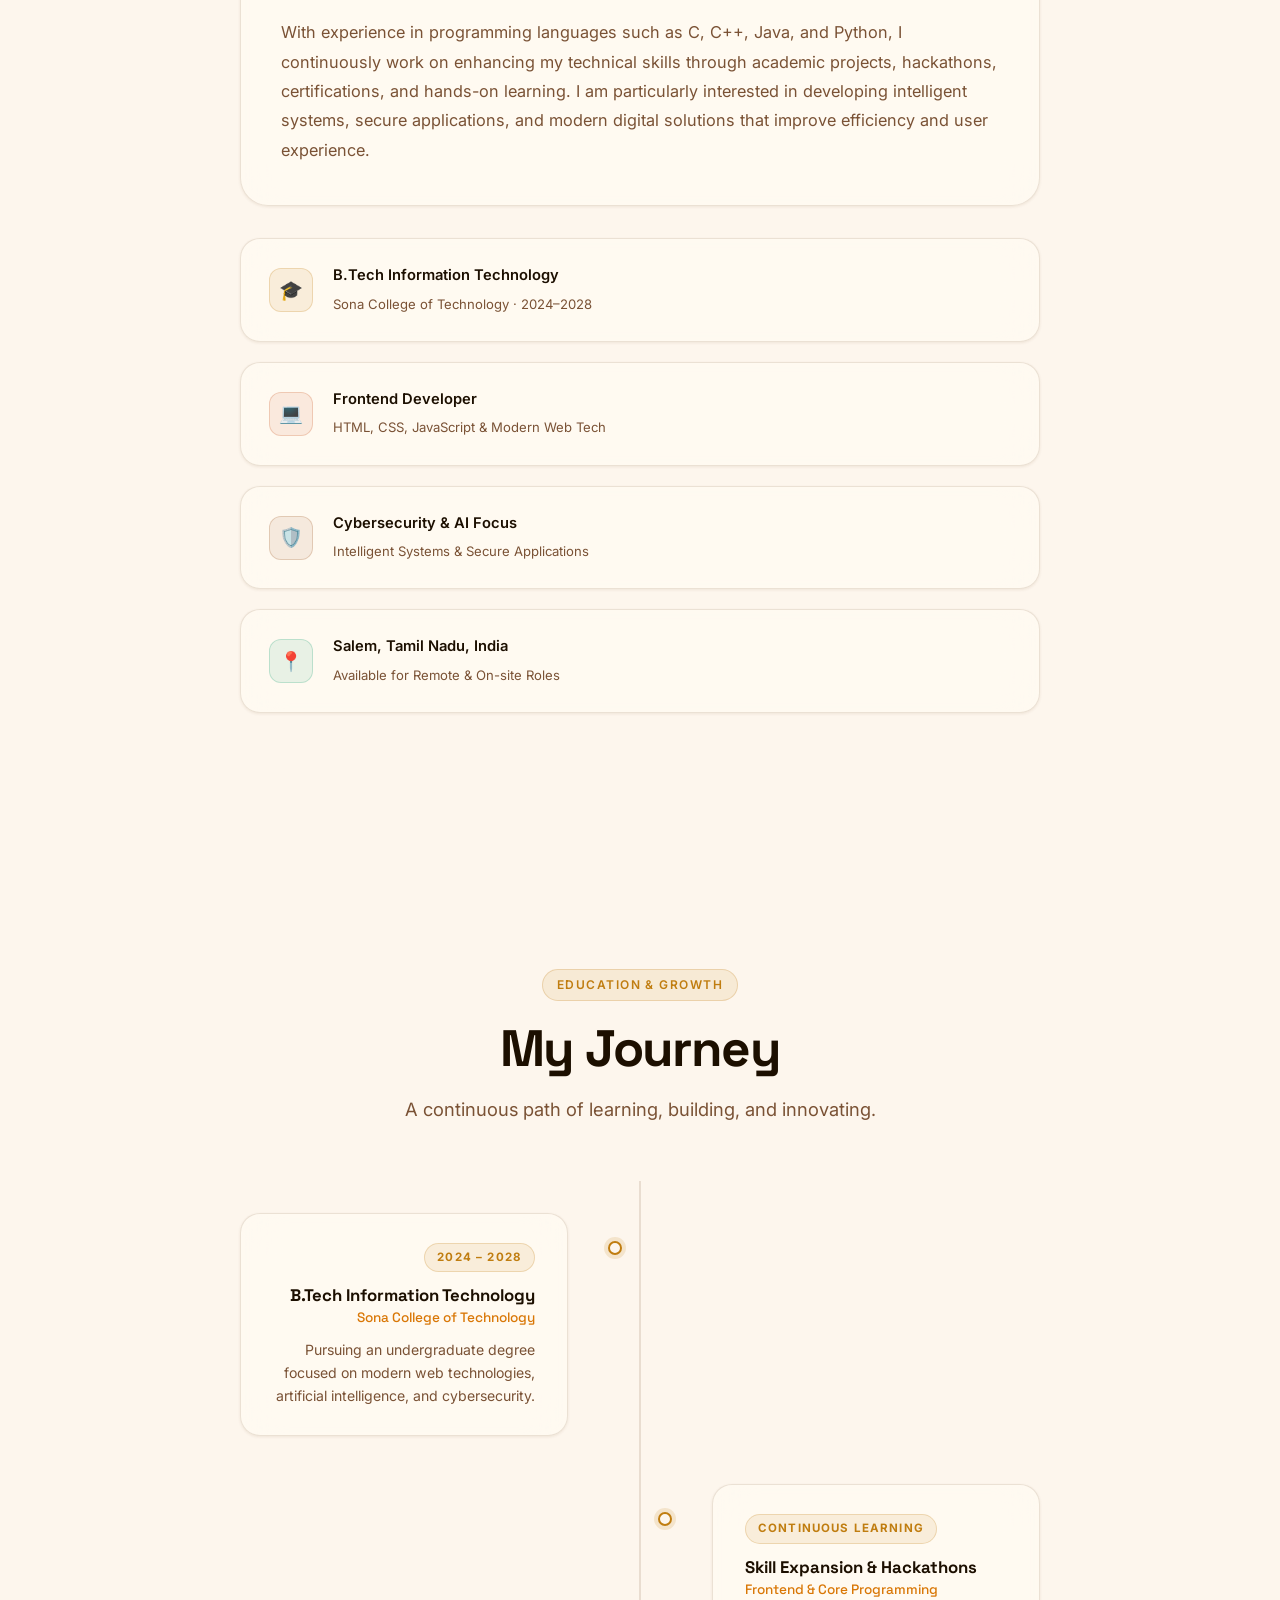
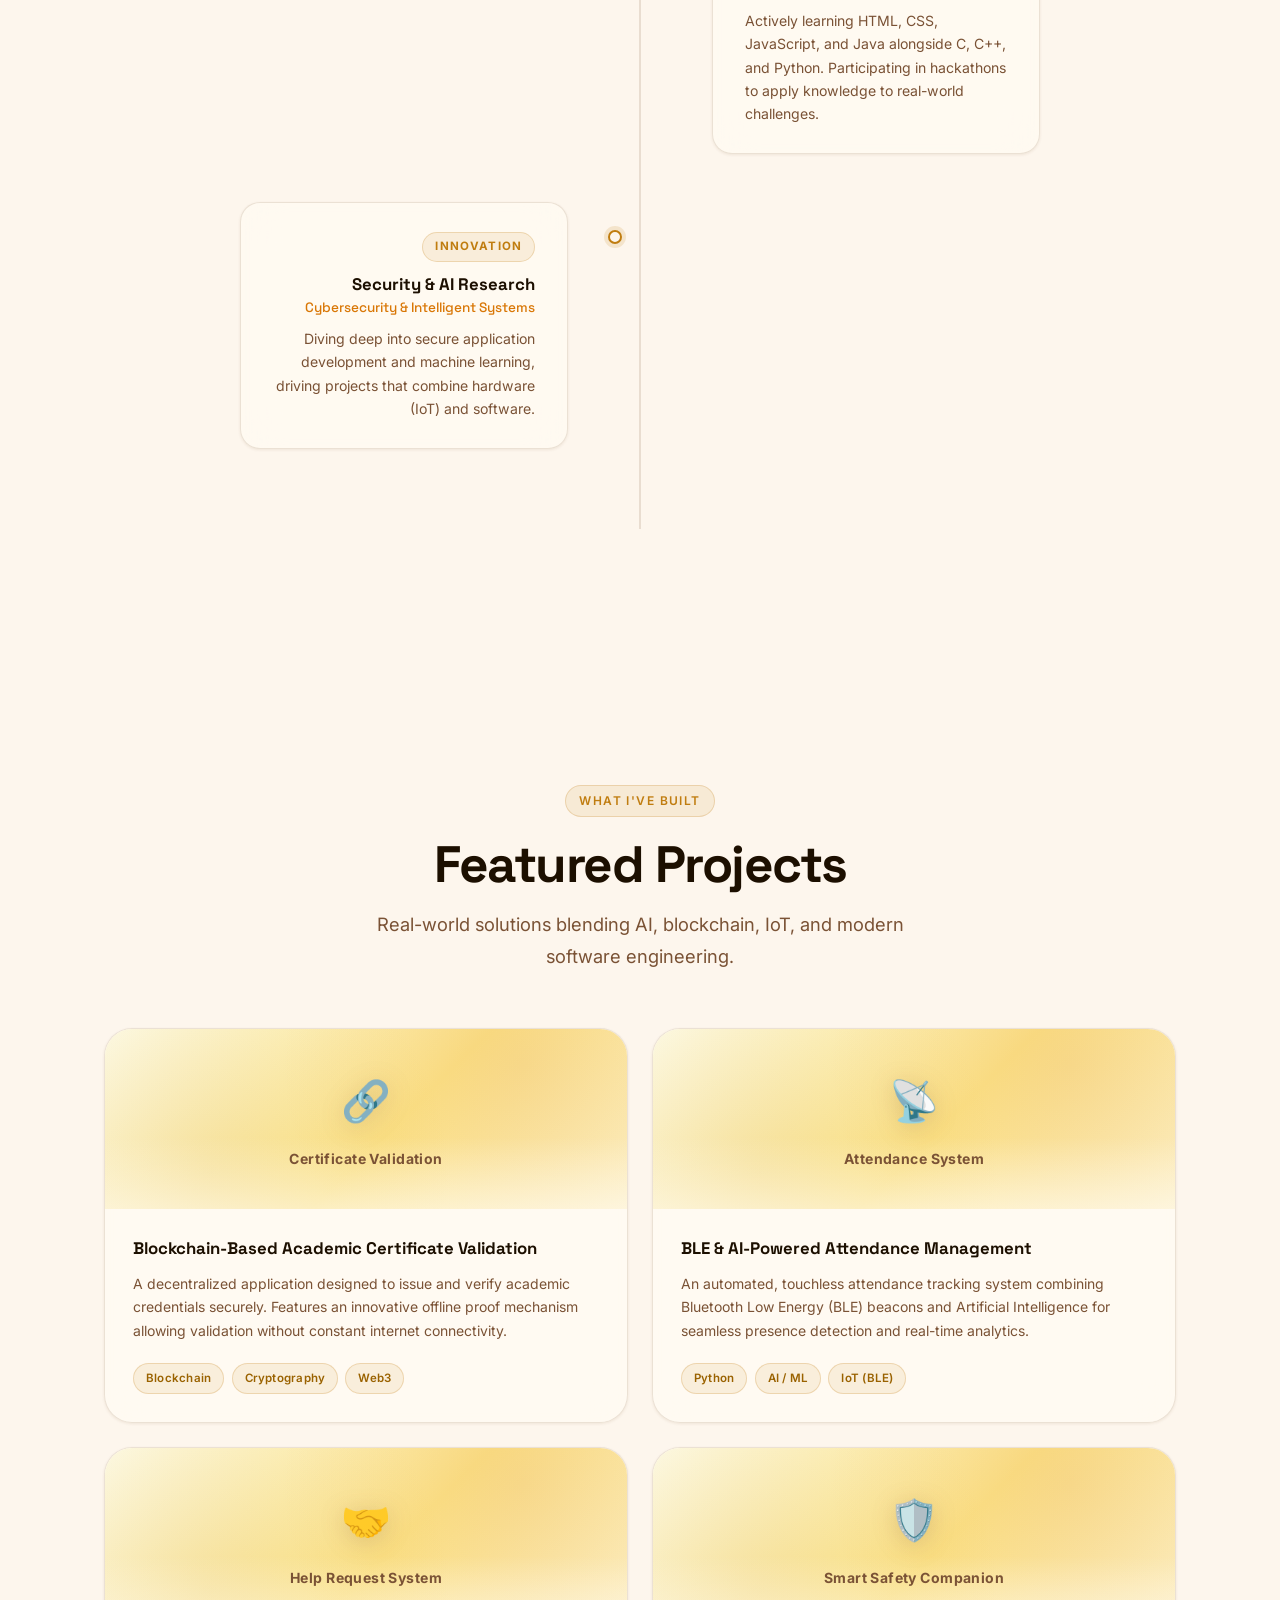
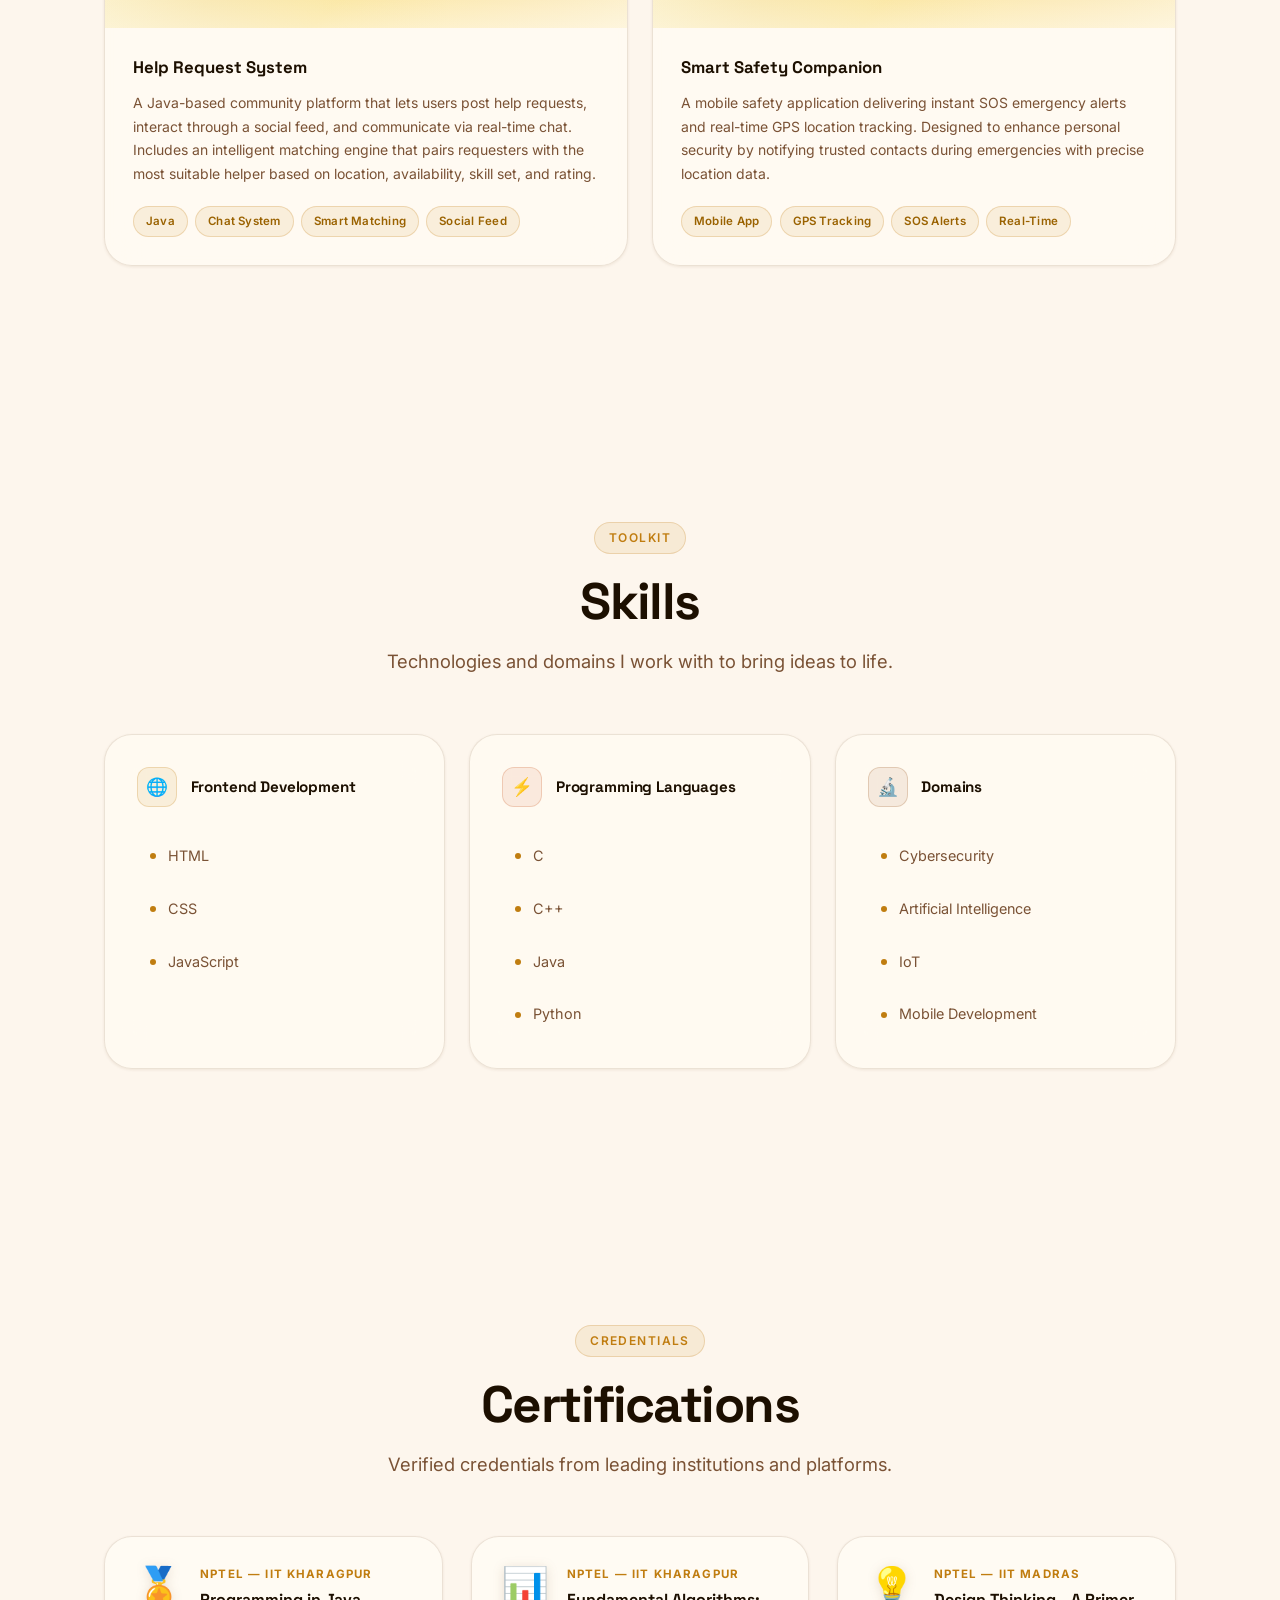
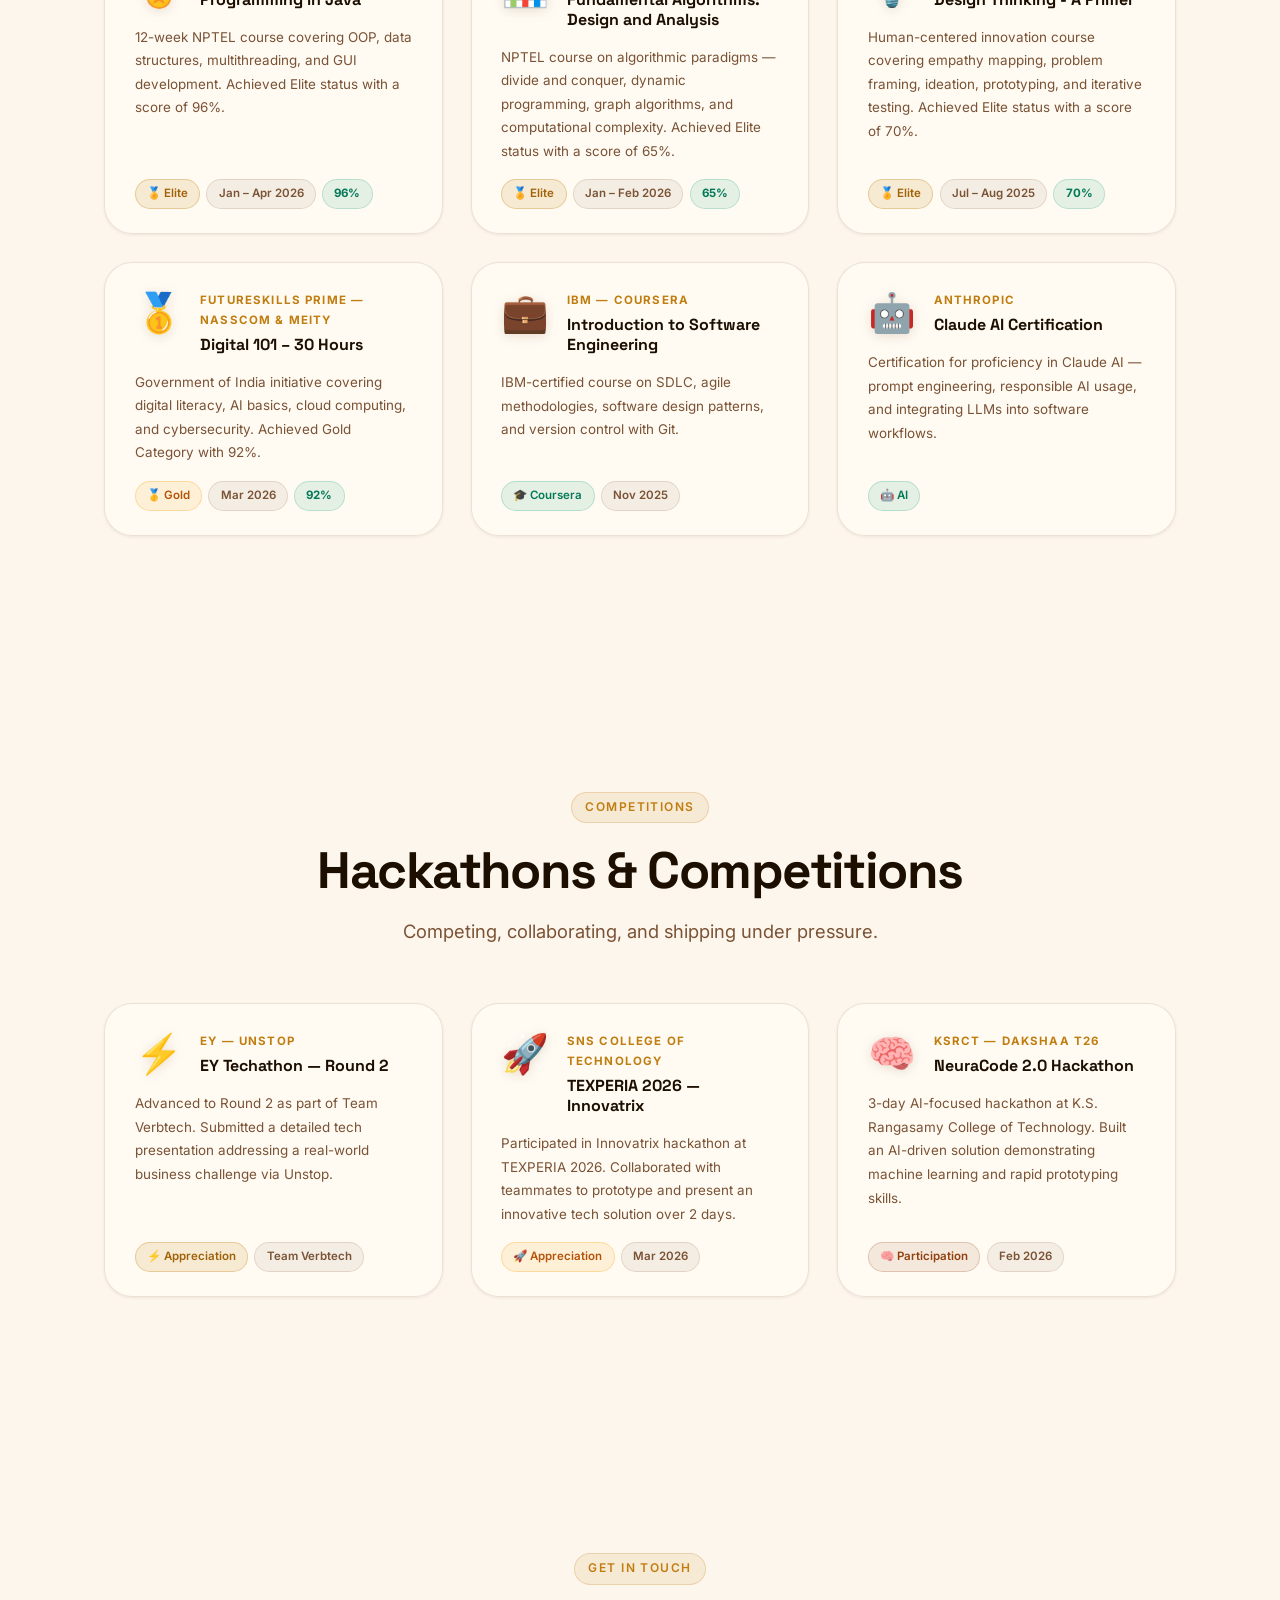
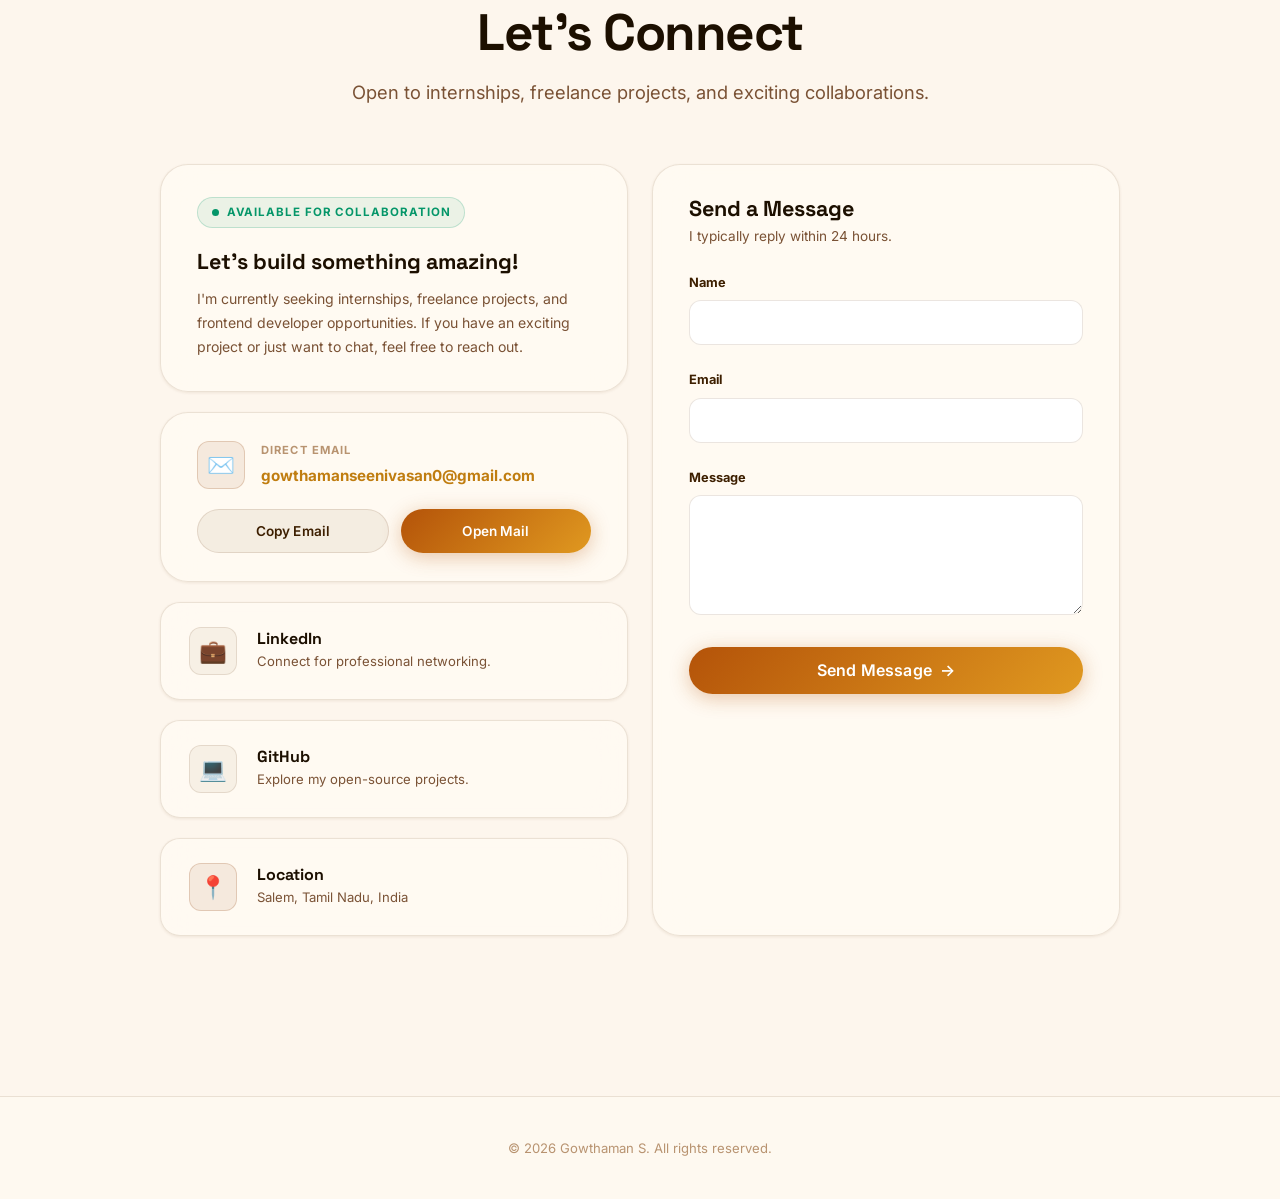
==== commit fc318f90: "Add files via upload" ====
--- a/index.html
+++ b/index.html
@@ -1,4 +1,3 @@
-<<<<<<< HEAD
 <!DOCTYPE html>
 <html lang="en">
 <head>
@@ -616,622 +615,3 @@
     <script src="script.js"></script>
 </body>
 </html>
-=======
-<!DOCTYPE html>
-<html lang="en">
-<head>
-    <meta charset="UTF-8">
-    <meta name="viewport" content="width=device-width, initial-scale=1.0">
-    <title>Gowthaman S | Frontend Developer & IT Student</title>
-    <meta name="description" content="Portfolio of Gowthaman S — IT student at Sona College of Technology, Frontend Developer & Software Engineer passionate about building innovative digital solutions in AI, cybersecurity, and modern web tech.">
-    <meta name="keywords" content="Gowthaman, Portfolio, Frontend Developer, IT Student, Blockchain, BLE, AI, Cybersecurity, Java, Python">
-    <meta name="author" content="Gowthaman S">
-    <meta property="og:title" content="Gowthaman S | Frontend Developer">
-    <meta property="og:description" content="IT student & Frontend Developer building innovative digital solutions.">
-    <meta property="og:type" content="website">
-
-    <!-- Fonts -->
-    <link rel="preconnect" href="https://fonts.googleapis.com">
-    <link rel="preconnect" href="https://fonts.gstatic.com" crossorigin>
-    <link href="https://fonts.googleapis.com/css2?family=Inter:wght@300;400;500;600;700;800;900&family=Space+Grotesk:wght@300;400;500;600;700&display=swap" rel="stylesheet">
-
-    <!-- Stylesheet -->
-    <link rel="stylesheet" href="style.css">
-</head>
-<body>
-
-
-    <!-- ===== NAVIGATION ===== -->
-    <nav class="navbar" id="navbar" role="navigation" aria-label="Main navigation">
-        <ul class="nav-links" id="navLinks" role="list">
-            <li><a href="#about"          id="nav-about">About</a></li>
-            <li><a href="#journey"        id="nav-journey">Journey</a></li>
-            <li><a href="#projects"       id="nav-projects">Projects</a></li>
-            <li><a href="#skills"         id="nav-skills">Skills</a></li>
-            <li><a href="#certifications" id="nav-certs">Certifications</a></li>
-            <li><a href="#hackathons"     id="nav-hack">Hackathons</a></li>
-            <li><a href="#contact"        id="nav-contact">Contact</a></li>
-        </ul>
-        <button class="hamburger" id="hamburger" aria-label="Toggle navigation menu" aria-expanded="false">
-            <span class="bar"></span>
-            <span class="bar"></span>
-            <span class="bar"></span>
-        </button>
-    </nav>
-
-    <!-- Mobile menu overlay -->
-    <div class="mobile-menu" id="mobileMenu" role="dialog" aria-label="Mobile navigation">
-        <a href="#about"          class="mob-link">About</a>
-        <a href="#journey"        class="mob-link">Journey</a>
-        <a href="#projects"       class="mob-link">Projects</a>
-        <a href="#skills"         class="mob-link">Skills</a>
-        <a href="#certifications" class="mob-link">Certifications</a>
-        <a href="#hackathons"     class="mob-link">Hackathons</a>
-        <a href="#contact"        class="mob-link">Contact</a>
-    </div>
-
-    <main>
-
-        <!-- ===== HERO ===== -->
-        <section id="home" aria-label="Hero">
-
-            <div class="hero-inner">
-                <!-- Left / Content -->
-                <div class="hero-content">
-                   
-                    <h1 class="hero-title anim-fade-up anim-delay-1">
-                        <span class="hero-greeting">Hi, I'm</span><br>
-                        <span class="name-highlight">Gowthaman S</span>
-                    </h1>
-
-                    <p class="hero-subtitle anim-fade-up anim-delay-2">
-                        Frontend Developer &amp; IT Student @SCT
-                    </p>
-                    <p class="hero-subtitle anim-fade-up anim-delay-2">
-                         Building intelligent digital solutions at the intersection of AI, security, and modern web.
-                    </p>
-
-
-                    <div class="hero-cta anim-fade-up anim-delay-3">
-                        <a href="#journey"  class="btn btn-primary"    id="hero-cta-journey">My Journey</a>
-                        <a href="#contact"  class="btn btn-secondary"  id="hero-cta-contact">Contact Me</a>
-                        <a href="resume.pdf" class="btn btn-primary" download="Krish_S_Resume.pdf" id="hero-cta-resume" style="display: inline-flex; align-items: center; gap: 0.5rem;">
-                            <svg width="20" height="20" viewBox="0 0 24 24" fill="none" stroke="currentColor" stroke-width="2" stroke-linecap="round" stroke-linejoin="round"><path d="M21 15v4a2 2 0 0 1-2 2H5a2 2 0 0 1-2-2v-4"></path><polyline points="7 10 12 15 17 10"></polyline><line x1="12" y1="15" x2="12" y2="3"></line></svg>
-                            Download Resume
-                        </a>
-                    </div>
-
-
-                </div>
-            </div>
-
-
-        </section>
-
-        <!-- ===== STATS BAR ===== -->
-        <div class="stats-bar" aria-label="Key achievements">
-            <div class="stats-bar-inner reveal">
-                <div class="stat-item">
-                    <div class="stat-value" data-count="96" data-suffix="%">0%</div>
-                    <div class="stat-label">NPTEL Java Score</div>
-                </div>
-                <div class="stat-item">
-                    <div class="stat-value" data-count="92" data-suffix="%">0%</div>
-                    <div class="stat-label">FutureSkills Prime Score</div>
-                </div>
-                <div class="stat-item">
-                    <div class="stat-value" data-count="4" data-suffix="+">0+</div>
-                    <div class="stat-label">Projects Shipped</div>
-                </div>
-                <div class="stat-item">
-                    <div class="stat-value" data-count="3" data-suffix="+">0+</div>
-                    <div class="stat-label">Hackathons Competed</div>
-                </div>
-            </div>
-        </div>
-
-        <!-- ===== ABOUT ===== -->
-        <section id="about" class="section" aria-label="About Me">
-            <div class="section-header reveal">
-                <span class="section-label">Who I Am</span>
-                <h2 class="section-title">About Me</h2>
-                <p class="section-subtitle">Passionate about building technology that makes a meaningful impact.</p>
-            </div>
-
-            <div class="about-grid">
-                <div class="about-main-card reveal">
-                    <p>Hello! I'm Gowthaman, an Information Technology student with a strong passion for software development, cybersecurity, artificial intelligence, and innovative technology solutions. I enjoy transforming ideas into practical applications that solve real-world problems and create meaningful impact.</p>
-                    <p>With experience in programming languages such as C, C++, Java, and Python, I continuously work on enhancing my technical skills through academic projects, hackathons, certifications, and hands-on learning. I am particularly interested in developing intelligent systems, secure applications, and modern digital solutions that improve efficiency and user experience.</p>
-                </div>
-
-                <div class="about-side">
-                    <div class="about-info-card reveal reveal-delay-1">
-                        <div class="about-info-icon icon-blue">🎓</div>
-                        <div class="about-info-text">
-                            <strong>B.Tech Information Technology</strong>
-                            <span>Sona College of Technology · 2024–2028</span>
-                        </div>
-                    </div>
-                    <div class="about-info-card reveal reveal-delay-2">
-                        <div class="about-info-icon icon-cyan">💻</div>
-                        <div class="about-info-text">
-                            <strong>Frontend Developer</strong>
-                            <span>HTML, CSS, JavaScript &amp; Modern Web Tech</span>
-                        </div>
-                    </div>
-                    <div class="about-info-card reveal reveal-delay-3">
-                        <div class="about-info-icon icon-violet">🛡️</div>
-                        <div class="about-info-text">
-                            <strong>Cybersecurity &amp; AI Focus</strong>
-                            <span>Intelligent Systems &amp; Secure Applications</span>
-                        </div>
-                    </div>
-                    <div class="about-info-card reveal reveal-delay-4">
-                        <div class="about-info-icon icon-green">📍</div>
-                        <div class="about-info-text">
-                            <strong>Salem, Tamil Nadu, India</strong>
-                            <span>Available for Remote &amp; On-site Roles</span>
-                        </div>
-                    </div>
-                </div>
-            </div>
-        </section>
-
-        <!-- ===== JOURNEY / EDUCATION ===== -->
-        <section id="journey" class="section" aria-label="My Journey">
-            <div class="section-header-centered reveal">
-                <span class="section-label">Education &amp; Growth</span>
-                <h2 class="section-title">My Journey</h2>
-                <p class="section-subtitle">A continuous path of learning, building, and innovating.</p>
-            </div>
-
-            <div class="timeline-wrapper">
-                <div class="timeline-track" aria-hidden="true">
-                    <div class="timeline-track-fill" id="timelineFill"></div>
-                </div>
-
-                <div class="timeline-item left" id="tl-1">
-                    <div class="timeline-dot" aria-hidden="true"></div>
-                    <div class="timeline-content">
-                        <span class="timeline-date">2024 – 2028</span>
-                        <h3>B.Tech Information Technology</h3>
-                        <h4>Sona College of Technology</h4>
-                        <p>Pursuing an undergraduate degree focused on modern web technologies, artificial intelligence, and cybersecurity.</p>
-                    </div>
-                </div>
-
-                <div class="timeline-item right" id="tl-2">
-                    <div class="timeline-dot" aria-hidden="true"></div>
-                    <div class="timeline-content">
-                        <span class="timeline-date">Continuous Learning</span>
-                        <h3>Skill Expansion &amp; Hackathons</h3>
-                        <h4>Frontend &amp; Core Programming</h4>
-                        <p>Actively learning HTML, CSS, JavaScript, and Java alongside C, C++, and Python. Participating in hackathons to apply knowledge to real-world challenges.</p>
-                    </div>
-                </div>
-
-                <div class="timeline-item left" id="tl-3">
-                    <div class="timeline-dot" aria-hidden="true"></div>
-                    <div class="timeline-content">
-                        <span class="timeline-date">Innovation</span>
-                        <h3>Security &amp; AI Research</h3>
-                        <h4>Cybersecurity &amp; Intelligent Systems</h4>
-                        <p>Diving deep into secure application development and machine learning, driving projects that combine hardware (IoT) and software.</p>
-                    </div>
-                </div>
-            </div>
-        </section>
-
-        <!-- ===== PROJECTS ===== -->
-        <section id="projects" class="section" aria-label="Featured Projects">
-            <div class="section-header-centered reveal">
-                <span class="section-label">What I've Built</span>
-                <h2 class="section-title">Featured Projects</h2>
-                <p class="section-subtitle">Real-world solutions blending AI, blockchain, IoT, and modern software engineering.</p>
-            </div>
-
-            <div class="projects-grid">
-
-                <!-- Project 1 — Certificate Validation -->
-                <article class="project-card reveal" aria-label="Blockchain Certificate Validation Project">
-                    <div class="project-banner proj-img-1">
-                        <span class="proj-icon" aria-hidden="true">🔗</span>
-                        <span class="proj-banner-title">Certificate Validation</span>
-                    </div>
-                    <div class="project-body">
-                        <h3>Blockchain-Based Academic Certificate Validation</h3>
-                        <p>A decentralized application designed to issue and verify academic credentials securely. Features an innovative offline proof mechanism allowing validation without constant internet connectivity.</p>
-                        <div class="tech-stack" aria-label="Technologies used">
-                            <span>Blockchain</span>
-                            <span>Cryptography</span>
-                            <span>Web3</span>
-                        </div>
-                    </div>
-                </article>
-
-                <!-- Project 2 — Attendance System -->
-                <article class="project-card reveal reveal-delay-1" aria-label="BLE Attendance System Project">
-                    <div class="project-banner proj-img-2">
-                        <span class="proj-icon" aria-hidden="true">📡</span>
-                        <span class="proj-banner-title">Attendance System</span>
-                    </div>
-                    <div class="project-body">
-                        <h3>BLE &amp; AI-Powered Attendance Management</h3>
-                        <p>An automated, touchless attendance tracking system combining Bluetooth Low Energy (BLE) beacons and Artificial Intelligence for seamless presence detection and real-time analytics.</p>
-                        <div class="tech-stack" aria-label="Technologies used">
-                            <span>Python</span>
-                            <span>AI / ML</span>
-                            <span>IoT (BLE)</span>
-                        </div>
-                    </div>
-                </article>
-
-                <!-- Project 3 — Help Request System -->
-                <article class="project-card reveal reveal-delay-2" aria-label="Help Request System Project">
-                    <div class="project-banner proj-img-3">
-                        <span class="proj-icon" aria-hidden="true">🤝</span>
-                        <span class="proj-banner-title">Help Request System</span>
-                    </div>
-                    <div class="project-body">
-                        <h3>Help Request System</h3>
-                        <p>A Java-based community platform that lets users post help requests, interact through a social feed, and communicate via real-time chat. Includes an intelligent matching engine that pairs requesters with the most suitable helper based on location, availability, skill set, and rating.</p>
-                        <div class="tech-stack" aria-label="Technologies used">
-                            <span>Java</span>
-                            <span>Chat System</span>
-                            <span>Smart Matching</span>
-                            <span>Social Feed</span>
-                        </div>
-                    </div>
-                </article>
-
-                <!-- Project 4 — Smart Safety Companion -->
-                <article class="project-card reveal reveal-delay-3" aria-label="Smart Safety Companion Project">
-                    <div class="project-banner proj-img-4">
-                        <span class="proj-icon" aria-hidden="true">🛡️</span>
-                        <span class="proj-banner-title">Smart Safety Companion</span>
-                    </div>
-                    <div class="project-body">
-                        <h3>Smart Safety Companion</h3>
-                        <p>A mobile safety application delivering instant SOS emergency alerts and real-time GPS location tracking. Designed to enhance personal security by notifying trusted contacts during emergencies with precise location data.</p>
-                        <div class="tech-stack" aria-label="Technologies used">
-                            <span>Mobile App</span>
-                            <span>GPS Tracking</span>
-                            <span>SOS Alerts</span>
-                            <span>Real-Time</span>
-                        </div>
-                    </div>
-                </article>
-
-            </div>
-        </section>
-
-        <!-- ===== SKILLS ===== -->
-        <section id="skills" class="section" aria-label="Skills">
-            <div class="section-header-centered reveal">
-                <span class="section-label">Toolkit</span>
-                <h2 class="section-title">Skills</h2>
-                <p class="section-subtitle">Technologies and domains I work with to bring ideas to life.</p>
-            </div>
-
-            <div class="skills-grid">
-                <div class="skill-category reveal" aria-label="Frontend Development Skills">
-                    <div class="skill-cat-header">
-                        <div class="skill-cat-icon icon-blue">🌐</div>
-                        <h3>Frontend Development</h3>
-                    </div>
-                    <ul class="skill-list" role="list">
-                        <li><span class="skill-dot" aria-hidden="true"></span>HTML</li>
-                        <li><span class="skill-dot" aria-hidden="true"></span>CSS</li>
-                        <li><span class="skill-dot" aria-hidden="true"></span>JavaScript</li>
-                    </ul>
-                </div>
-
-                <div class="skill-category reveal reveal-delay-1" aria-label="Programming Languages Skills">
-                    <div class="skill-cat-header">
-                        <div class="skill-cat-icon icon-cyan">⚡</div>
-                        <h3>Programming Languages</h3>
-                    </div>
-                    <ul class="skill-list" role="list">
-                        <li><span class="skill-dot" aria-hidden="true"></span>C</li>
-                        <li><span class="skill-dot" aria-hidden="true"></span>C++</li>
-                        <li><span class="skill-dot" aria-hidden="true"></span>Java</li>
-                        <li><span class="skill-dot" aria-hidden="true"></span>Python</li>
-                    </ul>
-                </div>
-
-                <div class="skill-category reveal reveal-delay-2" aria-label="Domain Skills">
-                    <div class="skill-cat-header">
-                        <div class="skill-cat-icon icon-violet">🔬</div>
-                        <h3>Domains</h3>
-                    </div>
-                    <ul class="skill-list" role="list">
-                        <li><span class="skill-dot" aria-hidden="true"></span>Cybersecurity</li>
-                        <li><span class="skill-dot" aria-hidden="true"></span>Artificial Intelligence</li>
-                        <li><span class="skill-dot" aria-hidden="true"></span>IoT</li>
-                        <li><span class="skill-dot" aria-hidden="true"></span>Mobile Development</li>
-                    </ul>
-                </div>
-            </div>
-        </section>
-
-        <!-- ===== CERTIFICATIONS ===== -->
-        <section id="certifications" class="section" aria-label="Certifications">
-            <div class="section-header-centered reveal">
-                <span class="section-label">Credentials</span>
-                <h2 class="section-title">Certifications</h2>
-                <p class="section-subtitle">Verified credentials from leading institutions and platforms.</p>
-            </div>
-
-            <div class="certs-desc-grid">
-
-                <!-- NPTEL Certificates -->
-                <div class="cert-desc-card reveal">
-                    <div class="cert-desc-top">
-                        <div class="cert-desc-emoji">🏅</div>
-                        <div class="cert-desc-header">
-                            <span class="cert-issuer-tag">NPTEL — IIT Kharagpur</span>
-                            <h3 class="cert-desc-title">Programming in Java</h3>
-                        </div>
-                    </div>
-                    <p class="cert-desc-text">12-week NPTEL course covering OOP, data structures, multithreading, and GUI development. Achieved Elite status with a score of 96%.</p>
-                    <div class="cert-desc-tags">
-                        <span class="cert-badge-tag elite">🏅 Elite</span>
-                        <span class="cert-date-tag">Jan – Apr 2026</span>
-                        <span class="cert-score-tag">96%</span>
-                    </div>
-                </div>
-
-                <div class="cert-desc-card reveal reveal-delay-1">
-                    <div class="cert-desc-top">
-                        <div class="cert-desc-emoji">📊</div>
-                        <div class="cert-desc-header">
-                            <span class="cert-issuer-tag">NPTEL — IIT Kharagpur</span>
-                            <h3 class="cert-desc-title">Fundamental Algorithms: Design and Analysis</h3>
-                        </div>
-                    </div>
-                    <p class="cert-desc-text">NPTEL course on algorithmic paradigms — divide and conquer, dynamic programming, graph algorithms, and computational complexity. Achieved Elite status with a score of 65%.</p>
-                    <div class="cert-desc-tags">
-                        <span class="cert-badge-tag elite">🏅 Elite</span>
-                        <span class="cert-date-tag">Jan – Feb 2026</span>
-                        <span class="cert-score-tag">65%</span>
-                    </div>
-                </div>
-
-                <div class="cert-desc-card reveal reveal-delay-2">
-                    <div class="cert-desc-top">
-                        <div class="cert-desc-emoji">💡</div>
-                        <div class="cert-desc-header">
-                            <span class="cert-issuer-tag">NPTEL — IIT Madras</span>
-                            <h3 class="cert-desc-title">Design Thinking - A Primer</h3>
-                        </div>
-                    </div>
-                    <p class="cert-desc-text">Human-centered innovation course covering empathy mapping, problem framing, ideation, prototyping, and iterative testing. Achieved Elite status with a score of 70%.</p>
-                    <div class="cert-desc-tags">
-                        <span class="cert-badge-tag elite">🏅 Elite</span>
-                        <span class="cert-date-tag">Jul – Aug 2025</span>
-                        <span class="cert-score-tag">70%</span>
-                    </div>
-                </div>
-
-                <!-- Remaining Certificates -->
-                <div class="cert-desc-card reveal reveal-delay-3">
-                    <div class="cert-desc-top">
-                        <div class="cert-desc-emoji">🥇</div>
-                        <div class="cert-desc-header">
-                            <span class="cert-issuer-tag">FutureSkills Prime — NASSCOM &amp; MeitY</span>
-                            <h3 class="cert-desc-title">Digital 101 – 30 Hours</h3>
-                        </div>
-                    </div>
-                    <p class="cert-desc-text">Government of India initiative covering digital literacy, AI basics, cloud computing, and cybersecurity. Achieved Gold Category with 92%.</p>
-                    <div class="cert-desc-tags">
-                        <span class="cert-badge-tag gold">🥇 Gold</span>
-                        <span class="cert-date-tag">Mar 2026</span>
-                        <span class="cert-score-tag">92%</span>
-                    </div>
-                </div>
-
-                <div class="cert-desc-card reveal">
-                    <div class="cert-desc-top">
-                        <div class="cert-desc-emoji">💼</div>
-                        <div class="cert-desc-header">
-                            <span class="cert-issuer-tag">IBM — Coursera</span>
-                            <h3 class="cert-desc-title">Introduction to Software Engineering</h3>
-                        </div>
-                    </div>
-                    <p class="cert-desc-text">IBM-certified course on SDLC, agile methodologies, software design patterns, and version control with Git.</p>
-                    <div class="cert-desc-tags">
-                        <span class="cert-badge-tag coursera">🎓 Coursera</span>
-                        <span class="cert-date-tag">Nov 2025</span>
-                    </div>
-                </div>
-
-                <div class="cert-desc-card reveal reveal-delay-1">
-                    <div class="cert-desc-top">
-                        <div class="cert-desc-emoji">🤖</div>
-                        <div class="cert-desc-header">
-                            <span class="cert-issuer-tag">Anthropic</span>
-                            <h3 class="cert-desc-title">Claude AI Certification</h3>
-                        </div>
-                    </div>
-                    <p class="cert-desc-text">Certification for proficiency in Claude AI — prompt engineering, responsible AI usage, and integrating LLMs into software workflows.</p>
-                    <div class="cert-desc-tags">
-                        <span class="cert-badge-tag coursera">🤖 AI</span>
-                    </div>
-                </div>
-
-            </div>
-        </section>
-
-        <!-- ===== HACKATHONS ===== -->
-        <section id="hackathons" class="section" aria-label="Hackathons and Competitions">
-            <div class="section-header-centered reveal">
-                <span class="section-label">Competitions</span>
-                <h2 class="section-title">Hackathons &amp; Competitions</h2>
-                <p class="section-subtitle">Competing, collaborating, and shipping under pressure.</p>
-            </div>
-
-            <div class="certs-desc-grid">
-
-                <div class="cert-desc-card reveal">
-                    <div class="cert-desc-top">
-                        <div class="cert-desc-emoji">⚡</div>
-                        <div class="cert-desc-header">
-                            <span class="cert-issuer-tag">EY — Unstop</span>
-                            <h3 class="cert-desc-title">EY Techathon — Round 2</h3>
-                        </div>
-                    </div>
-                    <p class="cert-desc-text">Advanced to Round 2 as part of Team Verbtech. Submitted a detailed tech presentation addressing a real-world business challenge via Unstop.</p>
-                    <div class="cert-desc-tags">
-                        <span class="cert-badge-tag elite">⚡ Appreciation</span>
-                        <span class="cert-date-tag">Team Verbtech</span>
-                    </div>
-                </div>
-
-                <div class="cert-desc-card reveal reveal-delay-1">
-                    <div class="cert-desc-top">
-                        <div class="cert-desc-emoji">🚀</div>
-                        <div class="cert-desc-header">
-                            <span class="cert-issuer-tag">SNS College of Technology</span>
-                            <h3 class="cert-desc-title">TEXPERIA 2026 — Innovatrix</h3>
-                        </div>
-                    </div>
-                    <p class="cert-desc-text">Participated in Innovatrix hackathon at TEXPERIA 2026. Collaborated with teammates to prototype and present an innovative tech solution over 2 days.</p>
-                    <div class="cert-desc-tags">
-                        <span class="cert-badge-tag gold">🚀 Appreciation</span>
-                        <span class="cert-date-tag">Mar 2026</span>
-                    </div>
-                </div>
-
-                <div class="cert-desc-card reveal reveal-delay-2">
-                    <div class="cert-desc-top">
-                        <div class="cert-desc-emoji">🧠</div>
-                        <div class="cert-desc-header">
-                            <span class="cert-issuer-tag">KSRCT — DAKSHAA T26</span>
-                            <h3 class="cert-desc-title">NeuraCode 2.0 Hackathon</h3>
-                        </div>
-                    </div>
-                    <p class="cert-desc-text">3-day AI-focused hackathon at K.S. Rangasamy College of Technology. Built an AI-driven solution demonstrating machine learning and rapid prototyping skills.</p>
-                    <div class="cert-desc-tags">
-                        <span class="cert-badge-tag cisco">🧠 Participation</span>
-                        <span class="cert-date-tag">Feb 2026</span>
-                    </div>
-                </div>
-
-            </div>
-        </section>
-
-
-        <!-- ===== CONTACT ===== -->
-        <section id="contact" class="section" aria-label="Contact">
-            <div class="section-header-centered reveal">
-                <span class="section-label">Get in Touch</span>
-                <h2 class="section-title">Let's Connect</h2>
-                <p class="section-subtitle">Open to internships, freelance projects, and exciting collaborations.</p>
-            </div>
-
-            <div class="contact-grid">
-                <!-- Left Column -->
-                <div class="contact-info-col">
-                    <div class="contact-status-card reveal">
-                        <div class="status-indicator" role="status" aria-label="Available for collaboration">
-                            <span class="pulse-dot" aria-hidden="true"></span>
-                            <span class="status-text">Available for Collaboration</span>
-                        </div>
-                        <h3>Let's build something amazing!</h3>
-                        <p>I'm currently seeking internships, freelance projects, and frontend developer opportunities. If you have an exciting project or just want to chat, feel free to reach out.</p>
-                    </div>
-
-                    <div class="contact-direct-card reveal reveal-delay-1">
-                        <div class="direct-header">
-                            <div class="direct-icon" aria-hidden="true">✉️</div>
-                            <div class="direct-details">
-                                <span class="direct-label">Direct Email</span>
-                                <a href="mailto:gowthamanseenivasan0@gmail.com" class="direct-email-link" aria-label="Send email to Gowthaman">gowthamanseenivasan0@gmail.com</a>
-                            </div>
-                        </div>
-                        <div class="direct-actions">
-                            <button id="copyEmailBtn" class="btn btn-secondary" onclick="copyEmail()" aria-label="Copy email address">
-                                <span class="btn-text">Copy Email</span>
-                            </button>
-                            <a href="mailto:gowthamanseenivasan0@gmail.com" class="btn btn-primary" aria-label="Open email client">Open Mail</a>
-                        </div>
-                    </div>
-
-                    <!-- Socials moved to left column -->
-                    <div class="contact-social-col">
-                        <a href="https://www.linkedin.com/in/gowthaman-s-242186327" target="_blank" rel="noopener" class="social-card linkedin reveal reveal-delay-2" aria-label="View LinkedIn profile">
-                            <div class="social-icon" aria-hidden="true">💼</div>
-                            <div class="social-info">
-                                <h3>LinkedIn</h3>
-                                <p>Connect for professional networking.</p>
-                            </div>
-                        </a>
-
-                        <a href="https://github.com/gowthaman0102" target="_blank" rel="noopener" class="social-card github reveal reveal-delay-3" aria-label="View GitHub profile">
-                            <div class="social-icon" aria-hidden="true">💻</div>
-                            <div class="social-info">
-                                <h3>GitHub</h3>
-                                <p>Explore my open-source projects.</p>
-                            </div>
-                        </a>
-
-                        <div class="social-card location-timezone reveal reveal-delay-4" aria-label="Location information">
-                            <div class="social-icon" aria-hidden="true">📍</div>
-                            <div class="social-info">
-                                <h3>Location</h3>
-                                <p>Salem, Tamil Nadu, India</p>
-                            </div>
-                        </div>
-                    </div>
-                </div>
-
-                <!-- Right Column: Contact Form -->
-                <div class="contact-form-col reveal reveal-delay-2">
-                    <form id="contactForm" class="contact-form" action="https://formsubmit.co/gowthamanseenivasan0@gmail.com" method="POST" aria-label="Contact Form">
-                        <input type="hidden" name="_subject" value="New message from Portfolio Contact Form">
-                        <input type="hidden" name="_captcha" value="false">
-                        <input type="text" name="_honey" style="display:none">
-                        <div class="form-header">
-                            <h3>Send a Message</h3>
-                            <p>I typically reply within 24 hours.</p>
-                        </div>
-                        <div class="form-group">
-                            <label for="userName">Name</label>
-                            <input type="text" id="userName" name="name" required />
-                        </div>
-                        <div class="form-group">
-                            <label for="userEmail">Email</label>
-                            <input type="email" id="userEmail" name="email" required />
-                        </div>
-                        <div class="form-group">
-                            <label for="userMessage">Message</label>
-                            <textarea id="userMessage" name="message" rows="4" required></textarea>
-                        </div>
-                        <button type="submit" class="btn btn-primary form-submit-btn">
-                            <span class="btn-text">Send Message</span>
-                            <span class="btn-icon">→</span>
-                        </button>
-                    </form>
-                </div>
-            </div>
-        </section>
-
-    </main>
-
-    <!-- ===== FOOTER ===== -->
-    <footer role="contentinfo">
-        <div class="footer-inner">
-            <p>© 2026 Gowthaman S. All rights reserved.</p>
-        </div>
-    </footer>
-
-    <!-- Toast notification -->
-    <div class="toast" id="toast" role="alert" aria-live="polite">
-        <span class="toast-icon">✓</span>
-        <span id="toastMsg">Email copied to clipboard!</span>
-    </div>
-
-    <script src="script.js"></script>
-</body>
-</html>
->>>>>>> f37e168 (Updated resume)
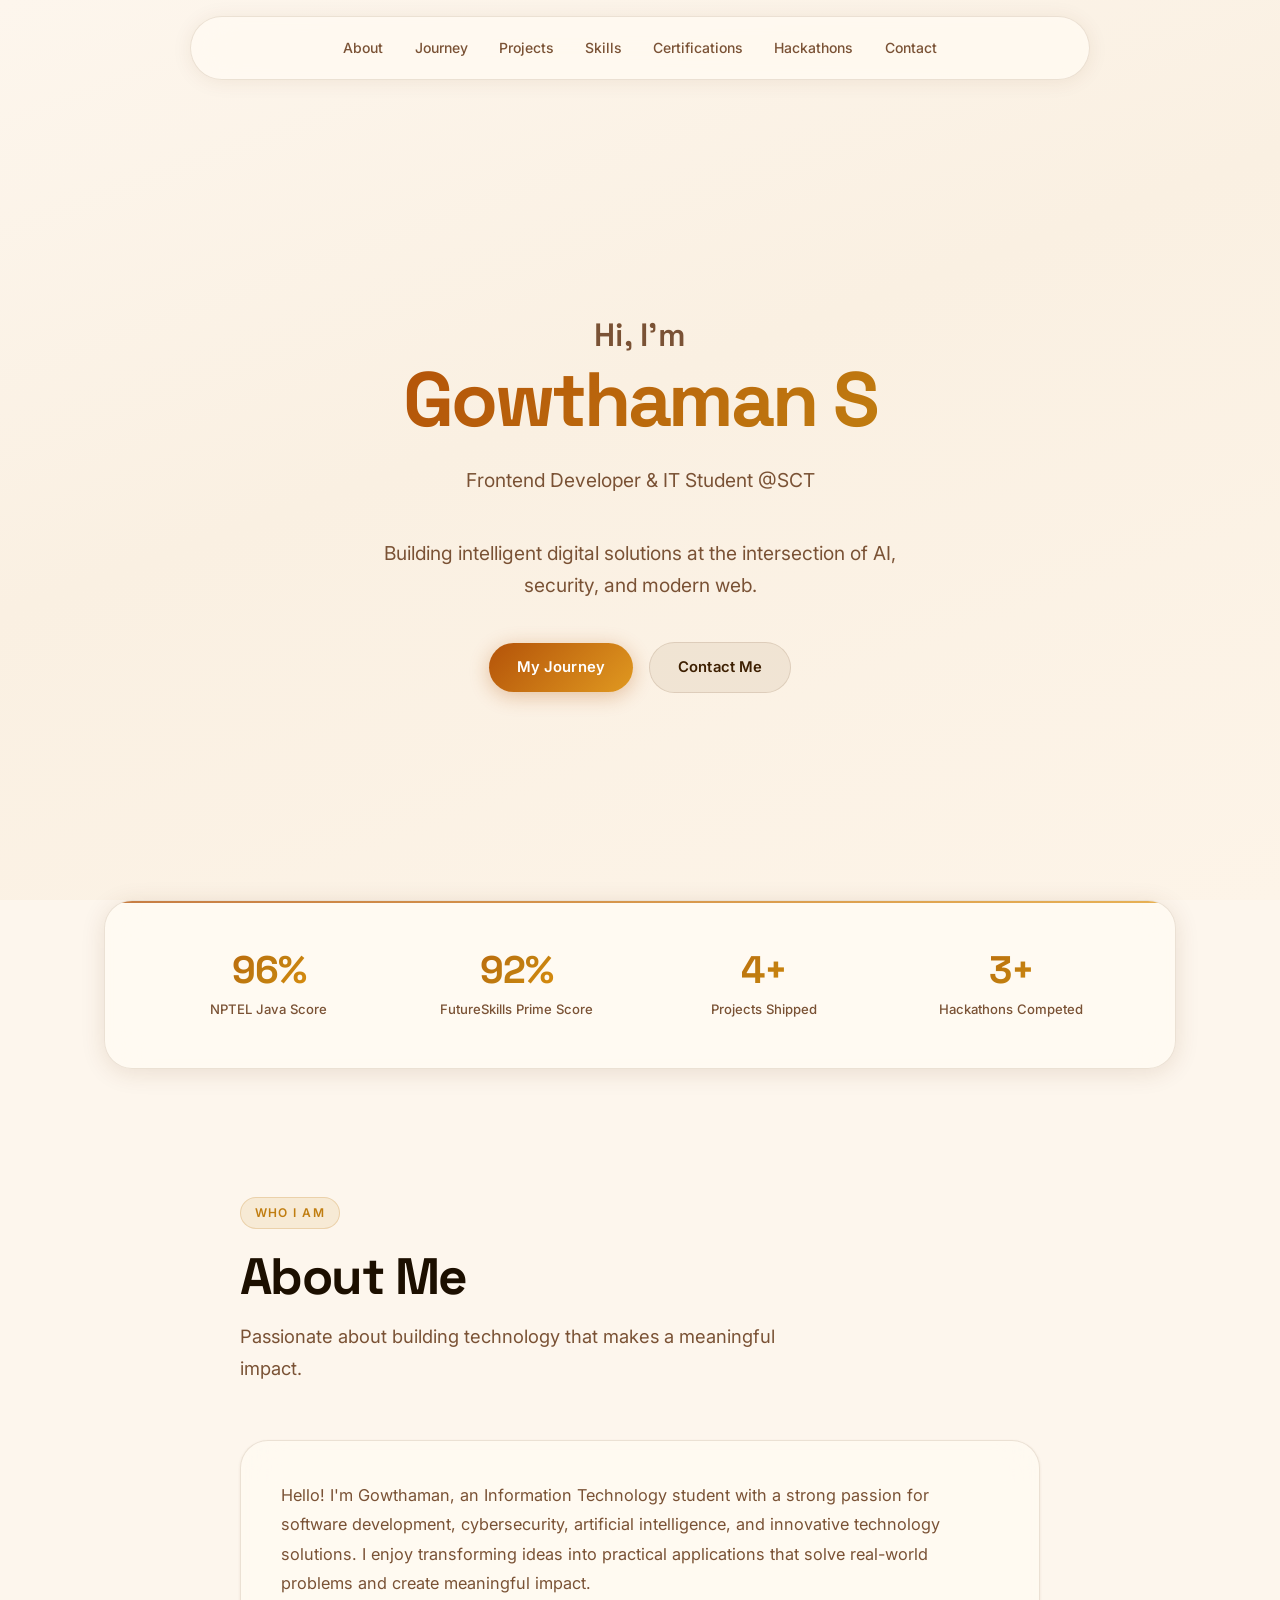
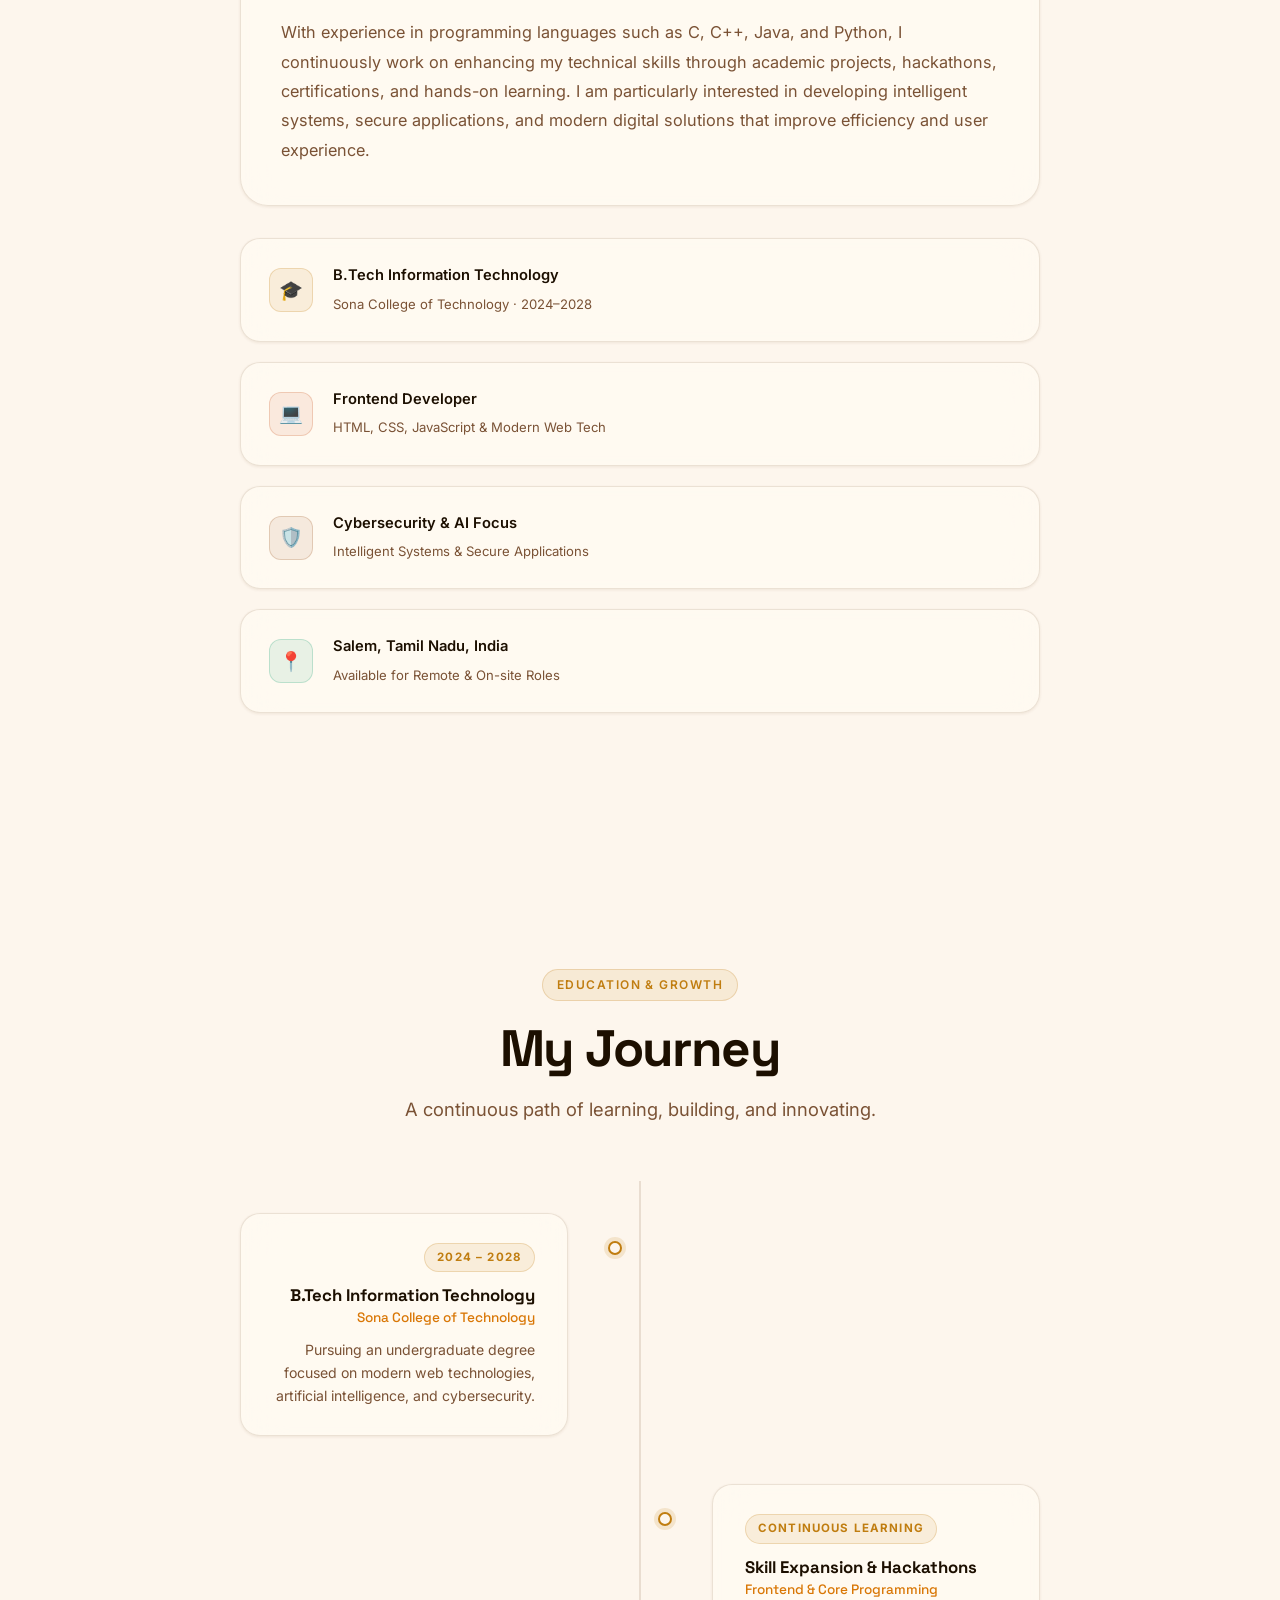
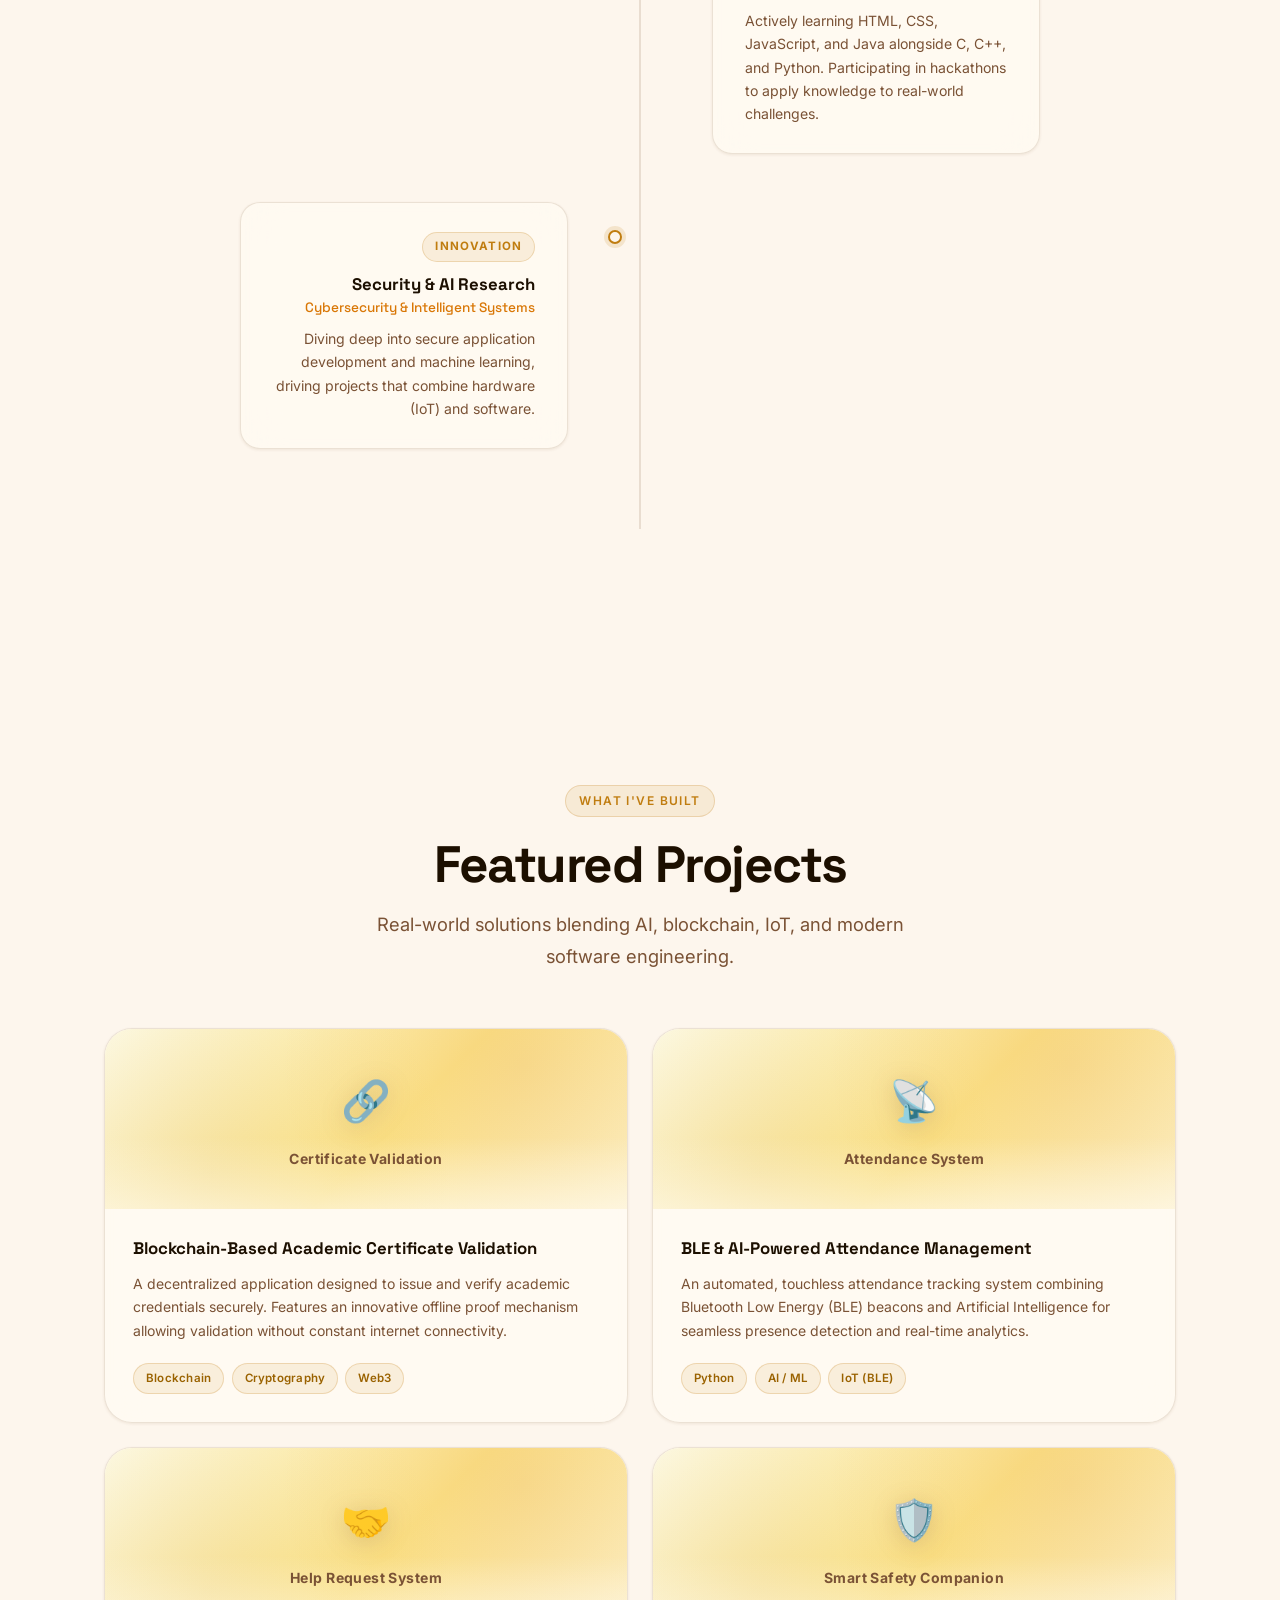
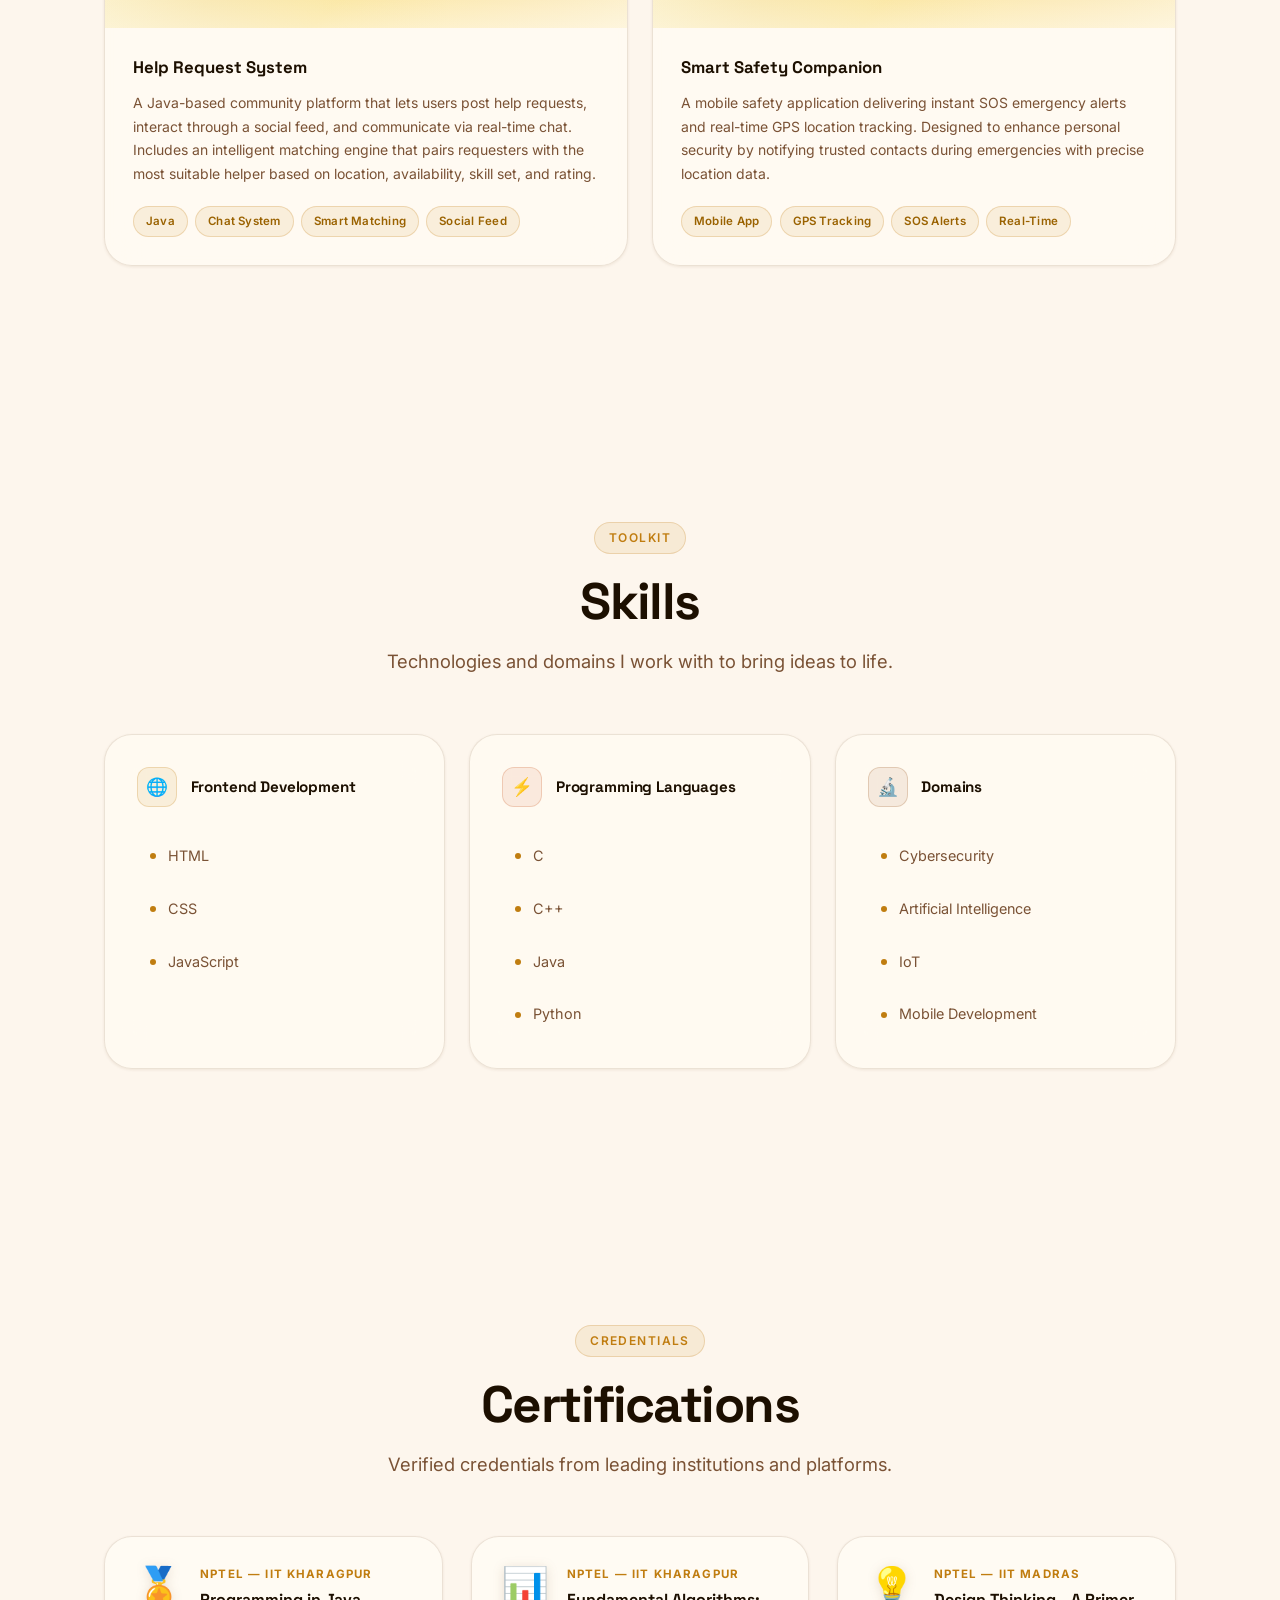
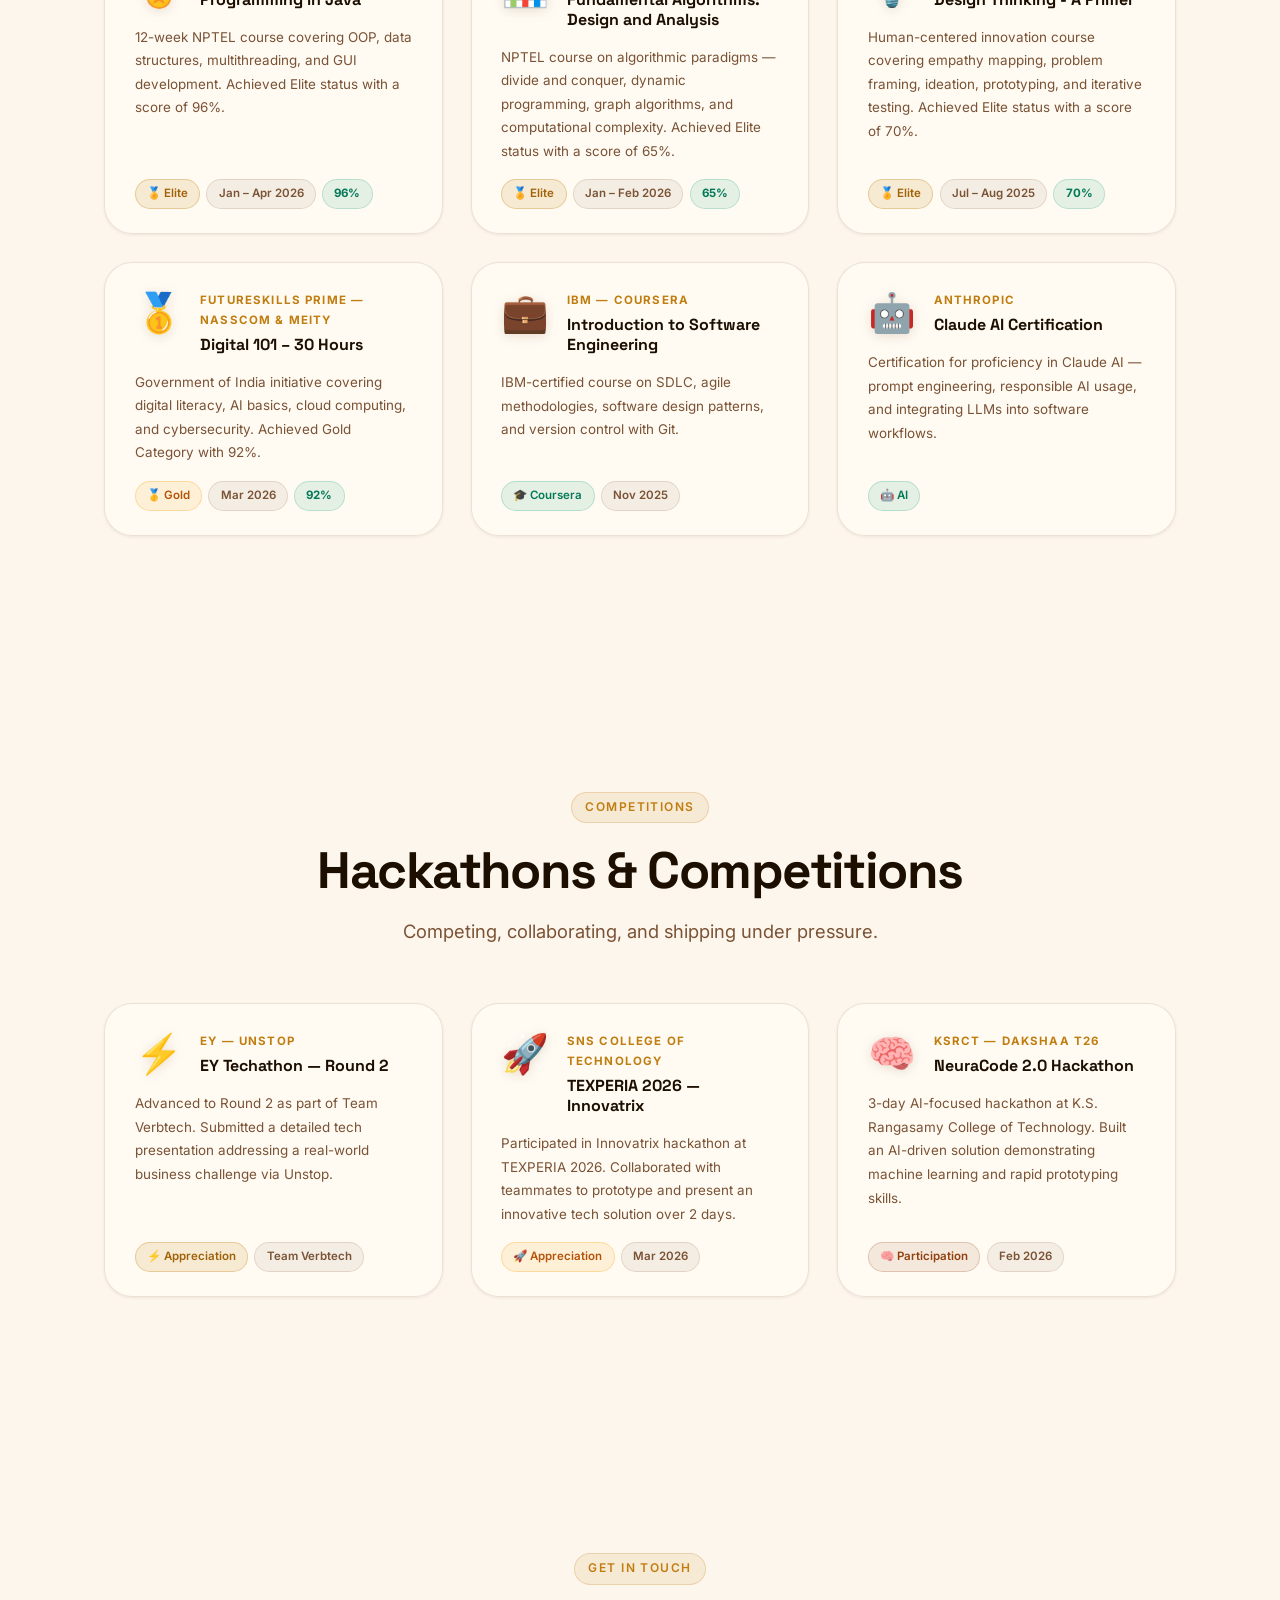
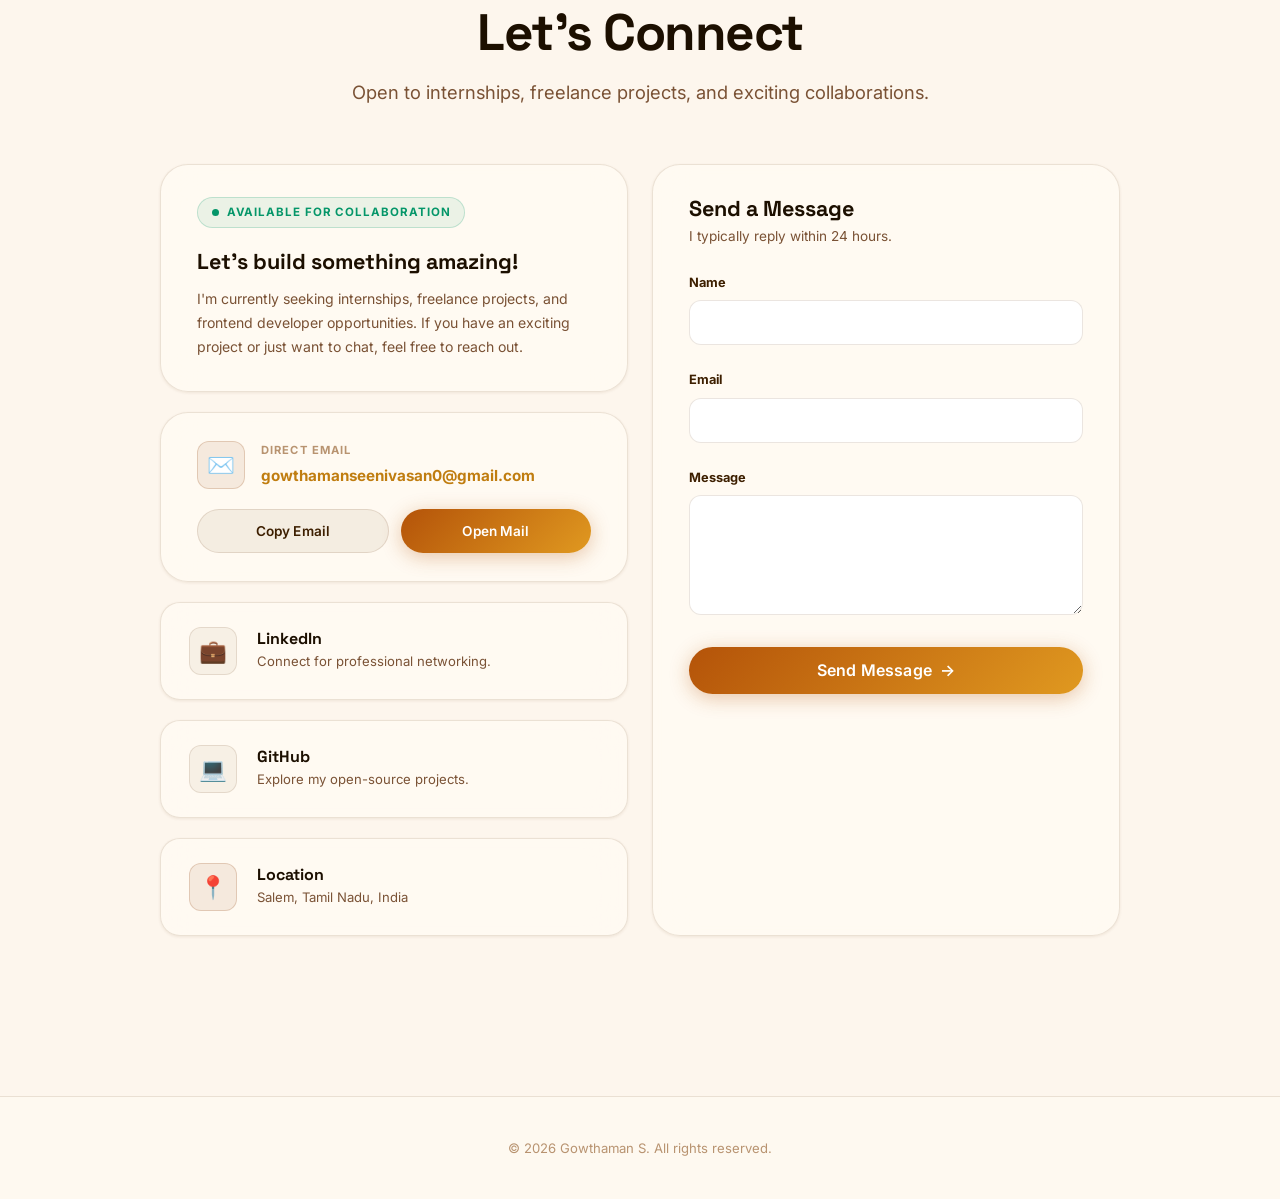
==== commit fb18a4fb: "Add files via upload" ====
--- a/index.html
+++ b/index.html
@@ -76,10 +76,6 @@
                     <div class="hero-cta anim-fade-up anim-delay-3">
                         <a href="#journey"  class="btn btn-primary"    id="hero-cta-journey">My Journey</a>
                         <a href="#contact"  class="btn btn-secondary"  id="hero-cta-contact">Contact Me</a>
-                        <a href="resume.pdf" class="btn btn-primary" download="Krish_S_Resume.pdf" id="hero-cta-resume" style="display: inline-flex; align-items: center; gap: 0.5rem;">
-                            <svg width="20" height="20" viewBox="0 0 24 24" fill="none" stroke="currentColor" stroke-width="2" stroke-linecap="round" stroke-linejoin="round"><path d="M21 15v4a2 2 0 0 1-2 2H5a2 2 0 0 1-2-2v-4"></path><polyline points="7 10 12 15 17 10"></polyline><line x1="12" y1="15" x2="12" y2="3"></line></svg>
-                            Download Resume
-                        </a>
                     </div>
 
 
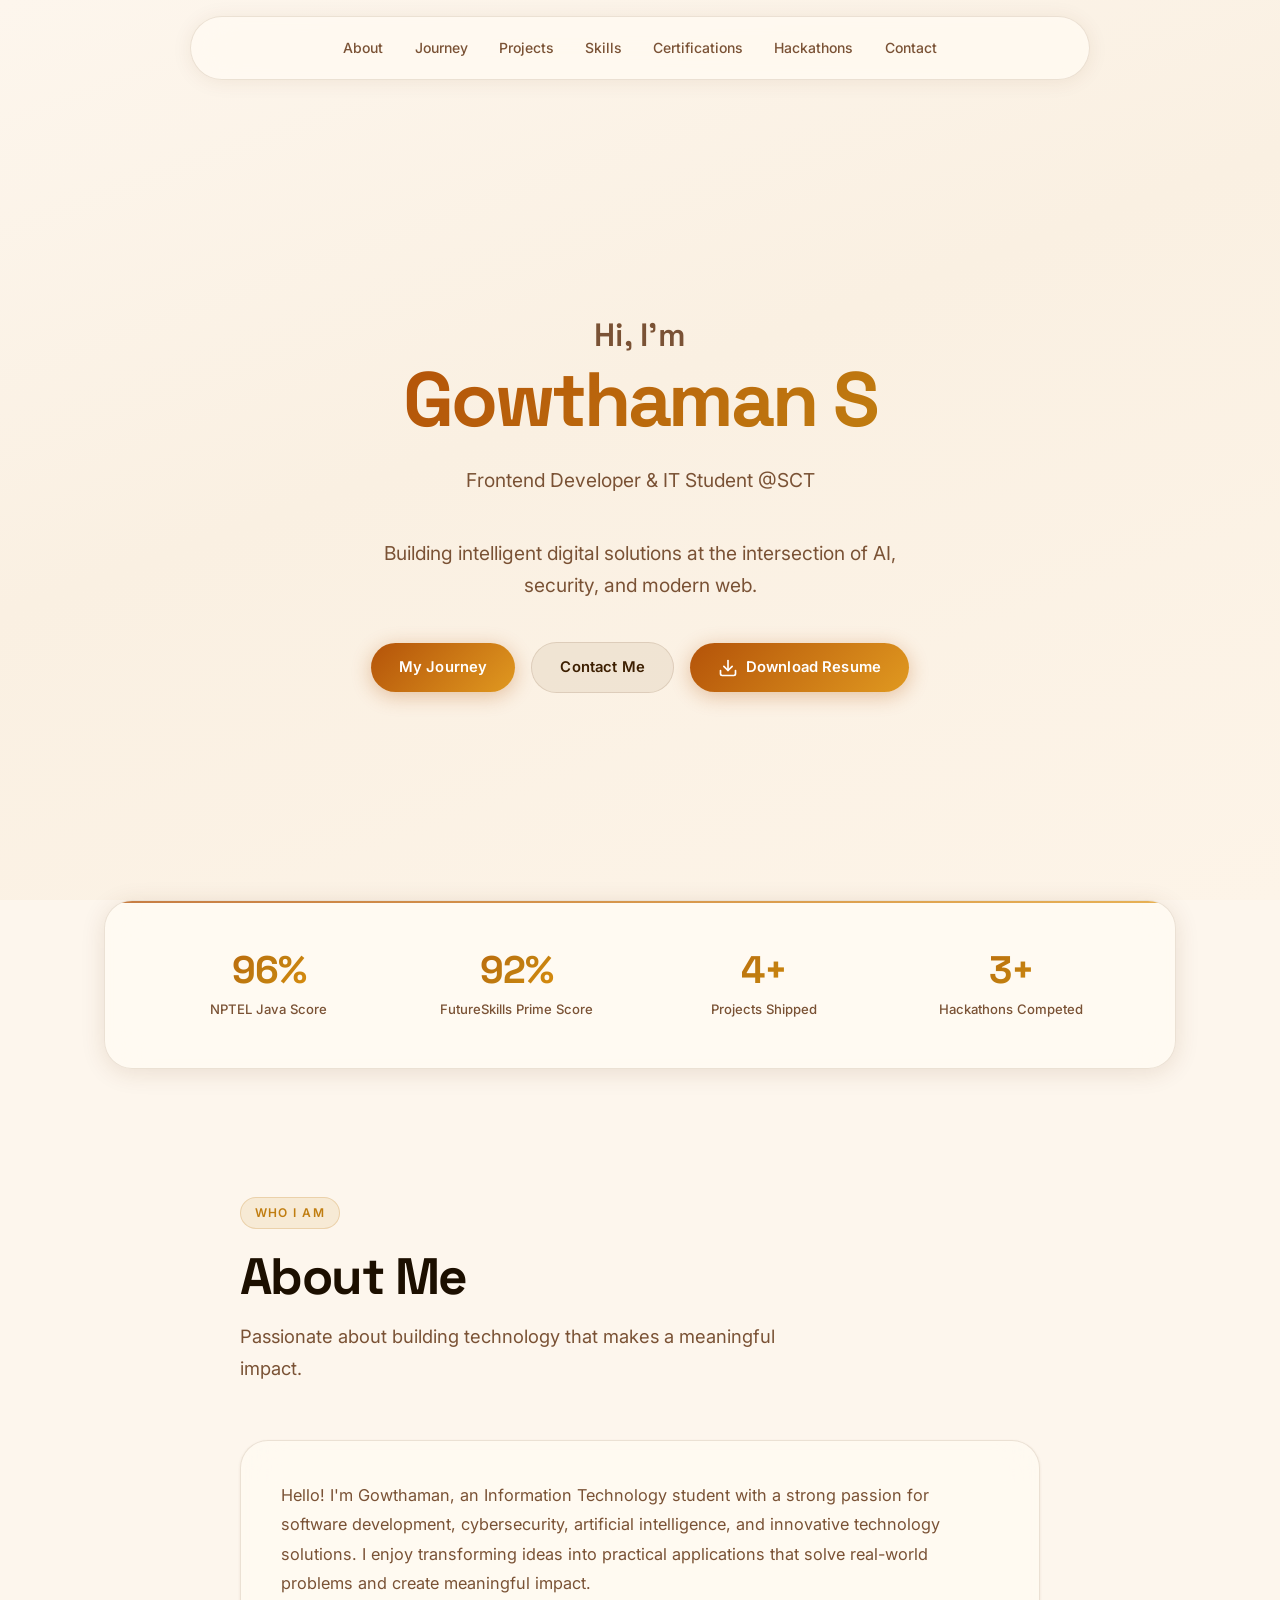
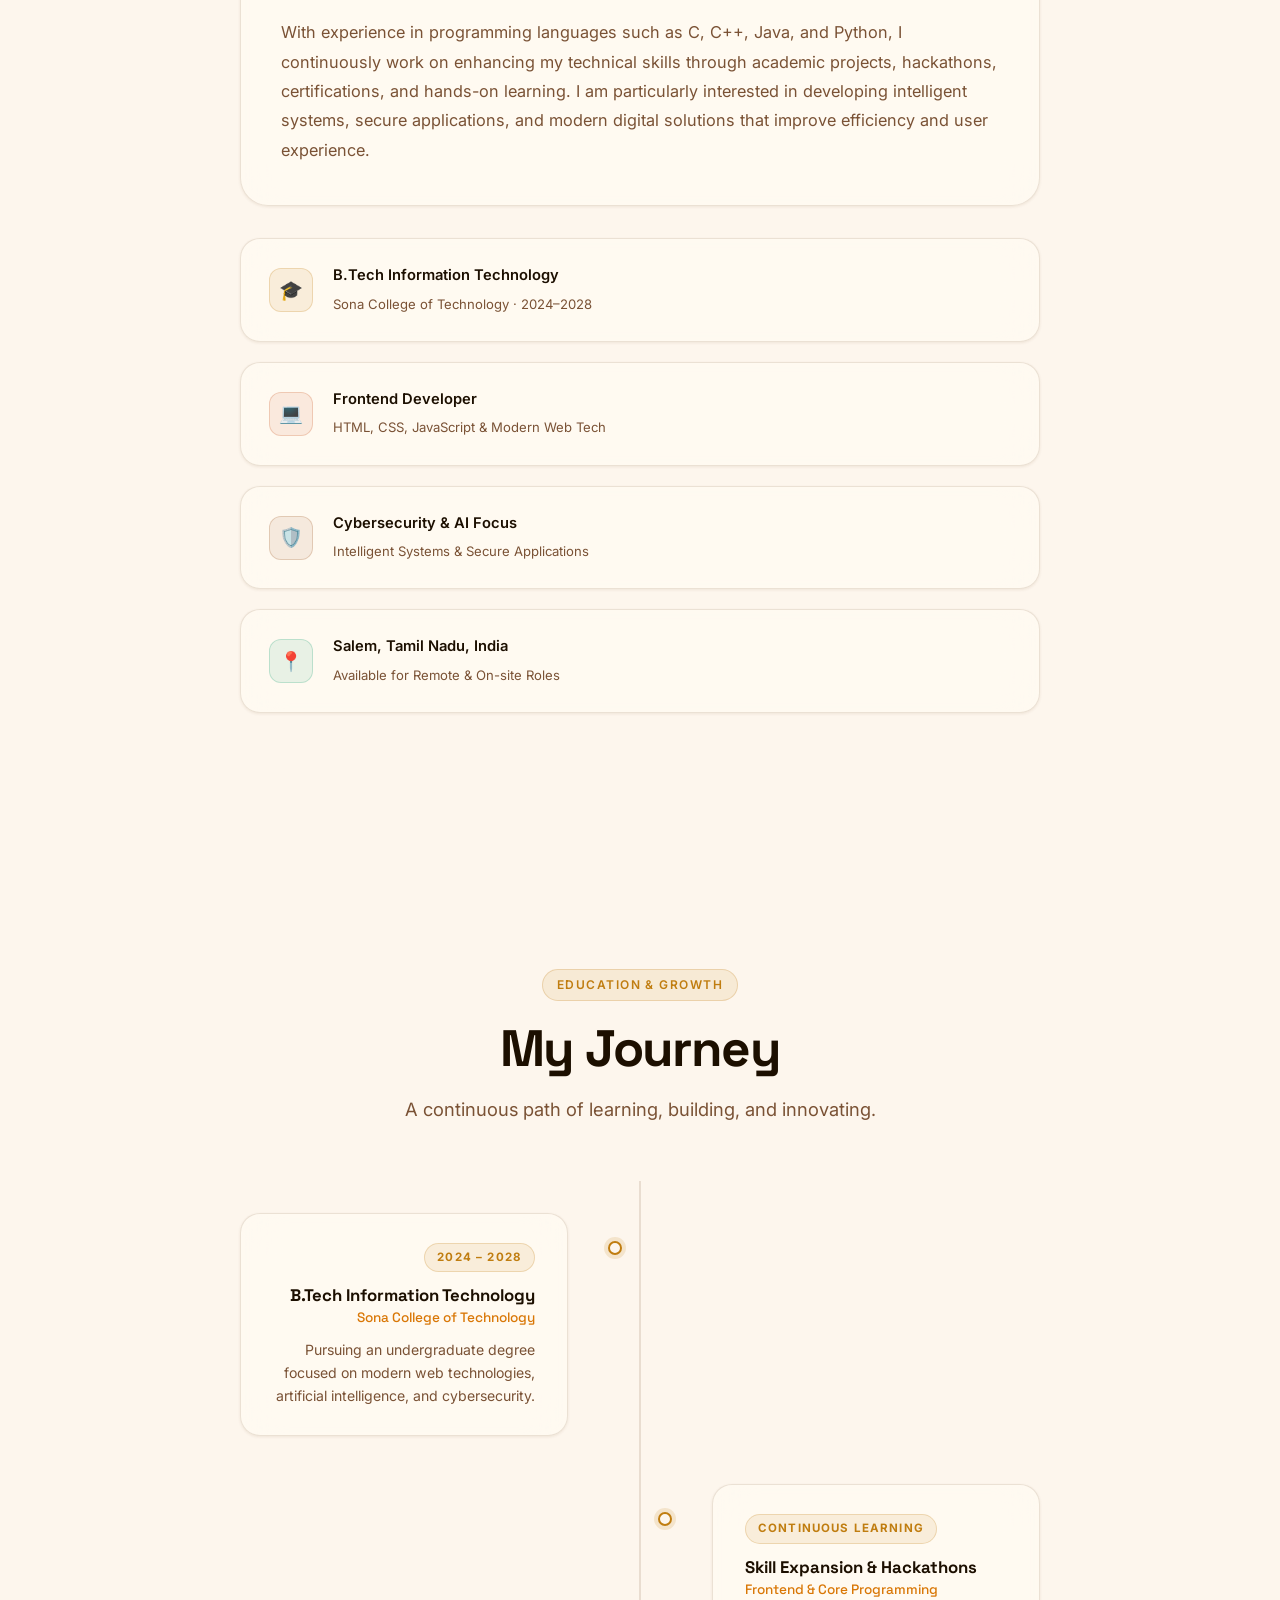
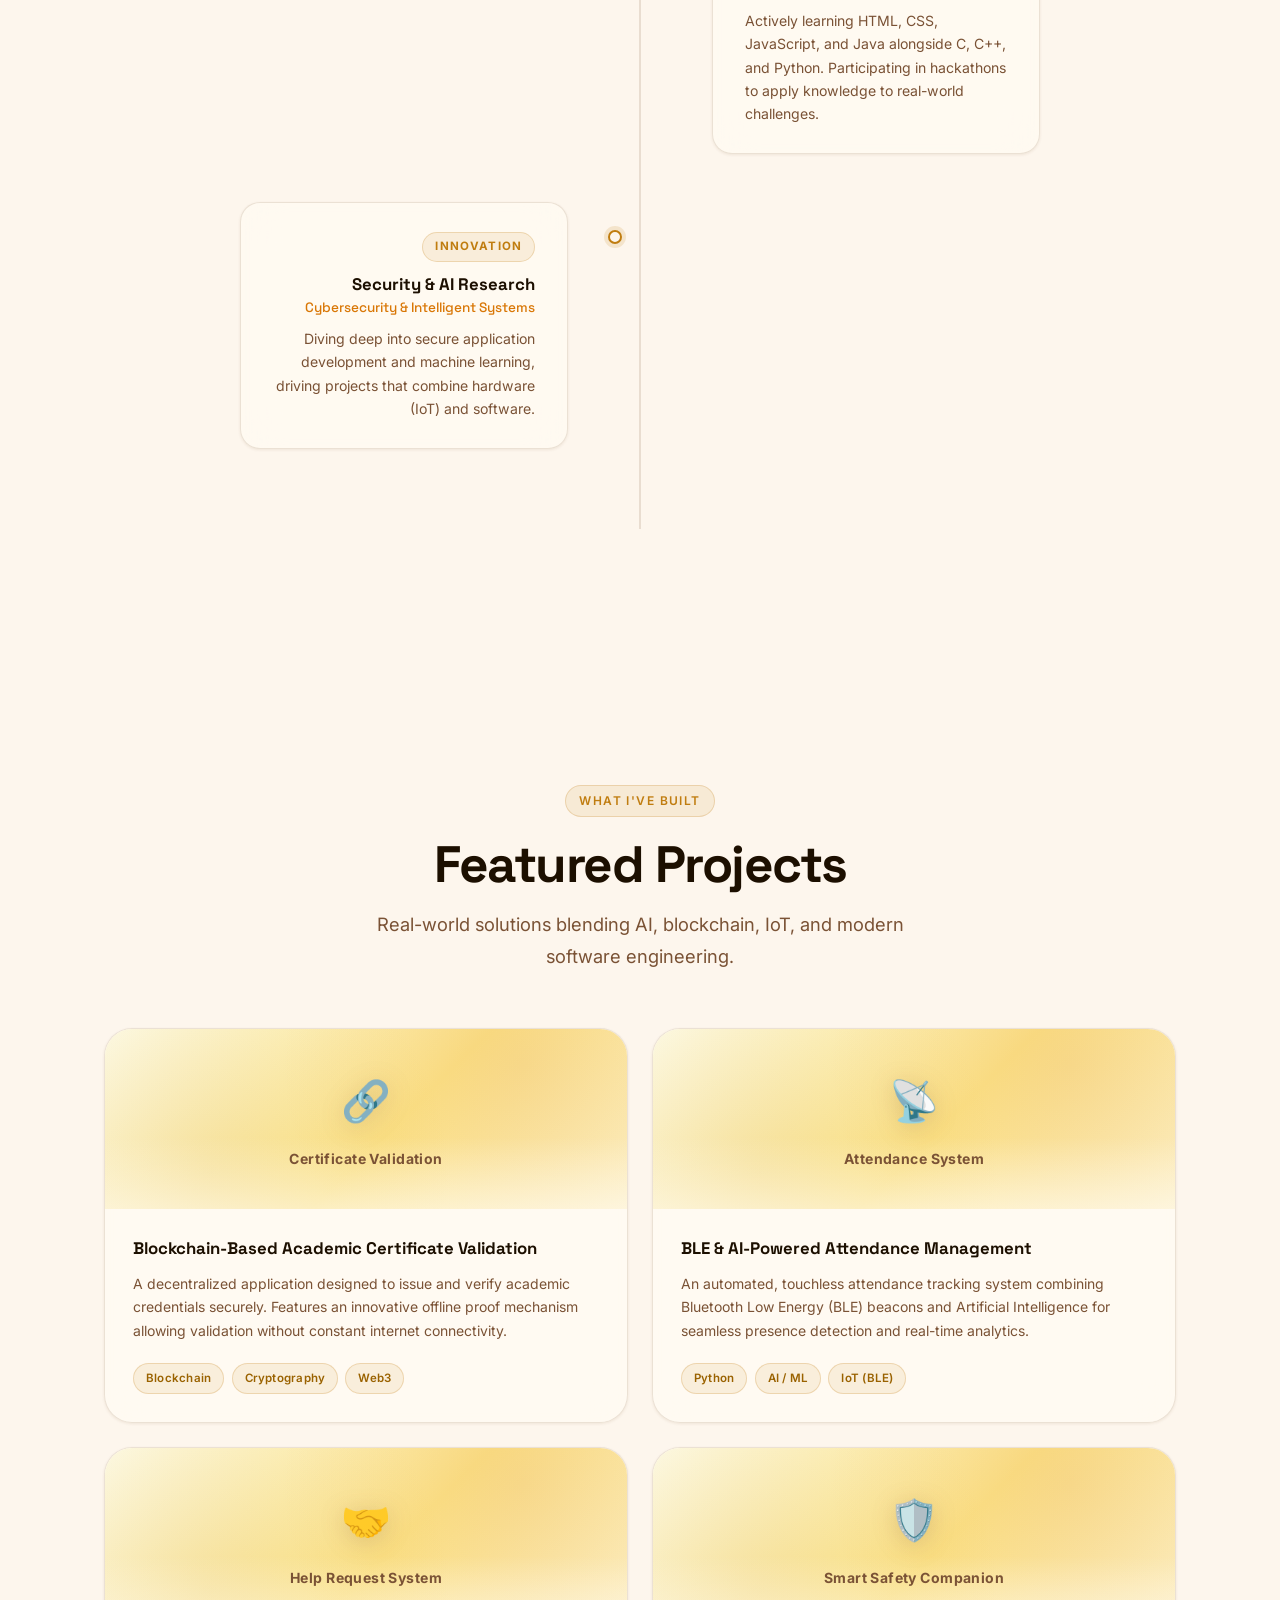
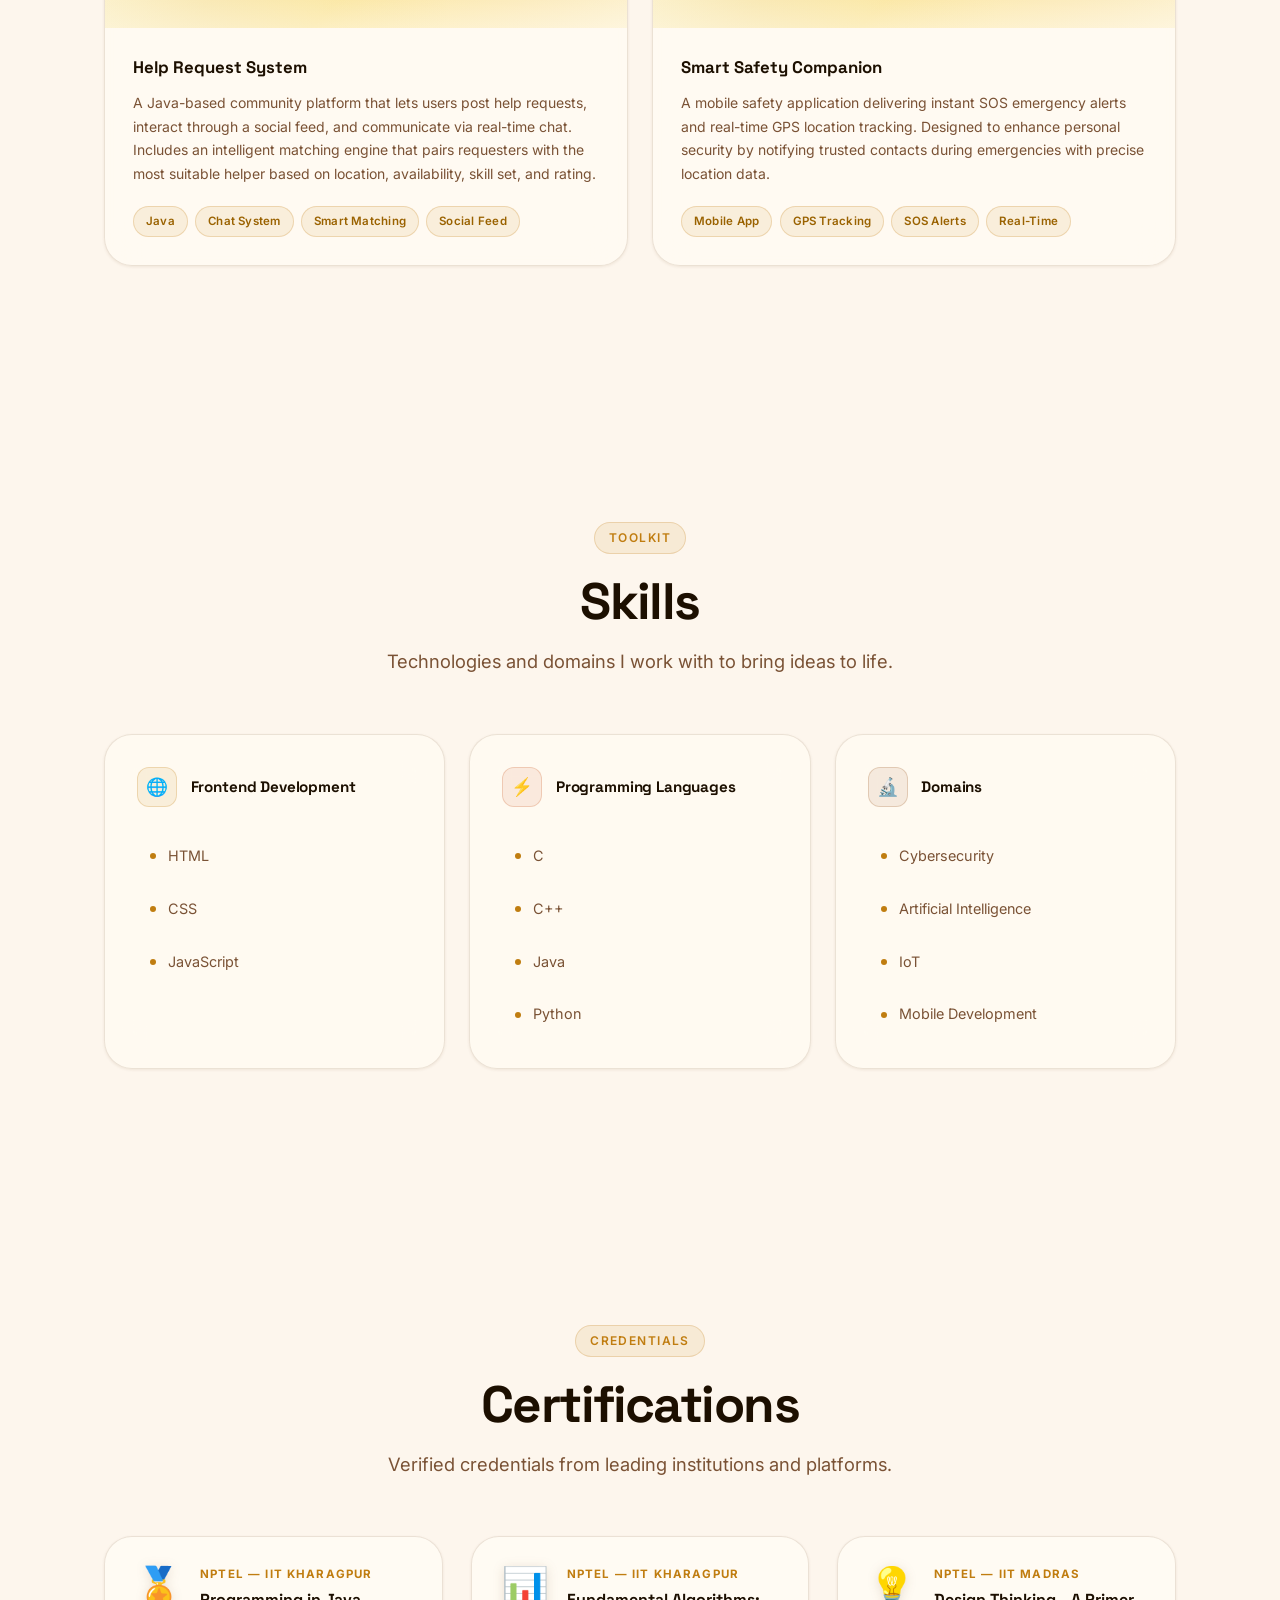
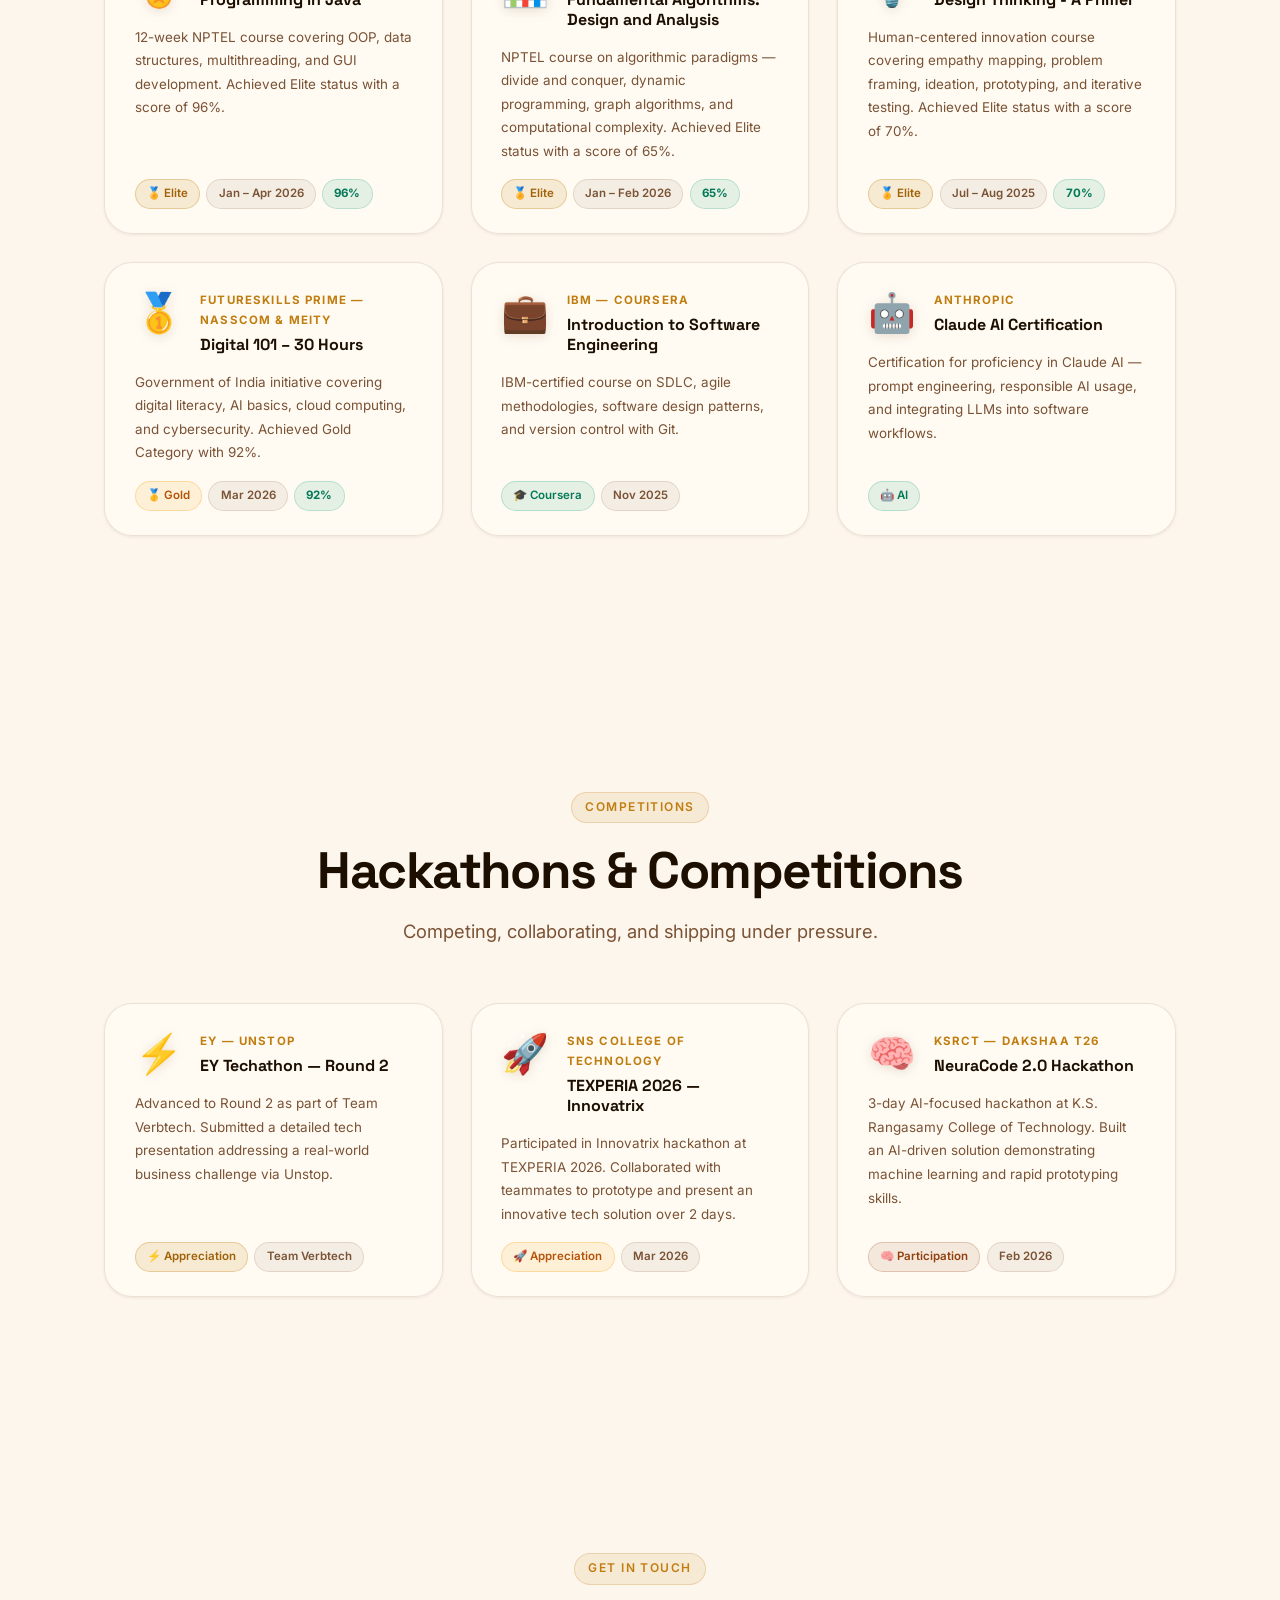
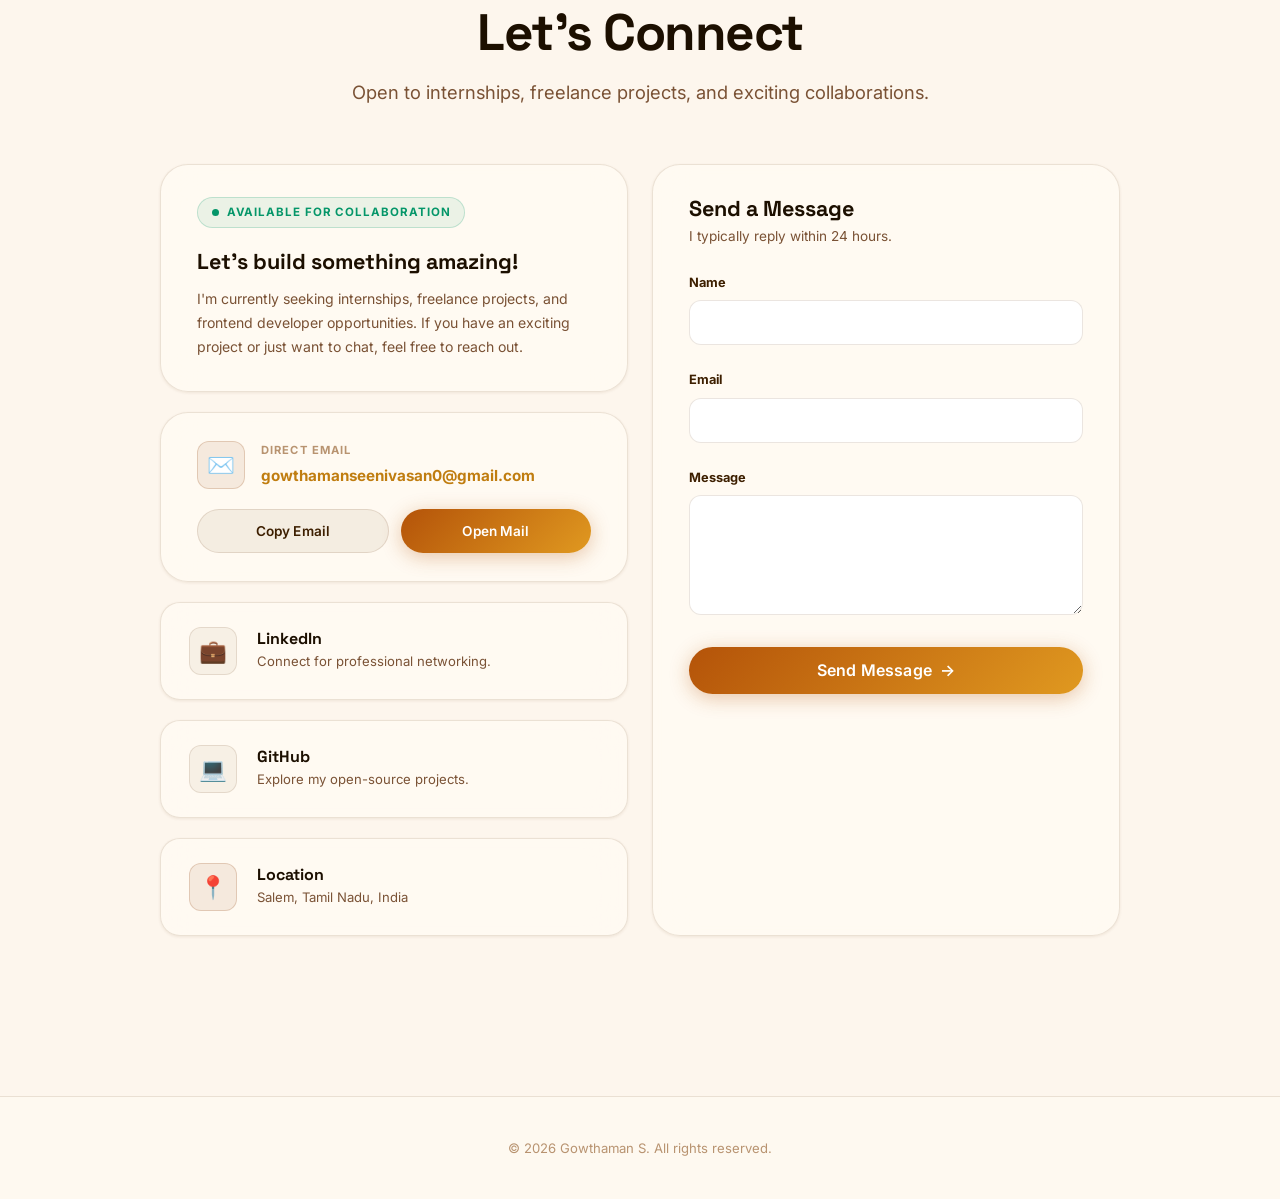
==== commit 5d0c1176: "Add files via upload" ====
--- a/index.html
+++ b/index.html
@@ -76,6 +76,10 @@
                     <div class="hero-cta anim-fade-up anim-delay-3">
                         <a href="#journey"  class="btn btn-primary"    id="hero-cta-journey">My Journey</a>
                         <a href="#contact"  class="btn btn-secondary"  id="hero-cta-contact">Contact Me</a>
+                        <a href="Resume_JPM.pdf" class="btn btn-primary" download="Gowthaman_Resume.pdf" id="hero-cta-resume" style="display: inline-flex; align-items: center; gap: 0.5rem;">
+                            <svg width="20" height="20" viewBox="0 0 24 24" fill="none" stroke="currentColor" stroke-width="2" stroke-linecap="round" stroke-linejoin="round"><path d="M21 15v4a2 2 0 0 1-2 2H5a2 2 0 0 1-2-2v-4"></path><polyline points="7 10 12 15 17 10"></polyline><line x1="12" y1="15" x2="12" y2="3"></line></svg>
+                            Download Resume
+                        </a>
                     </div>
 
 
